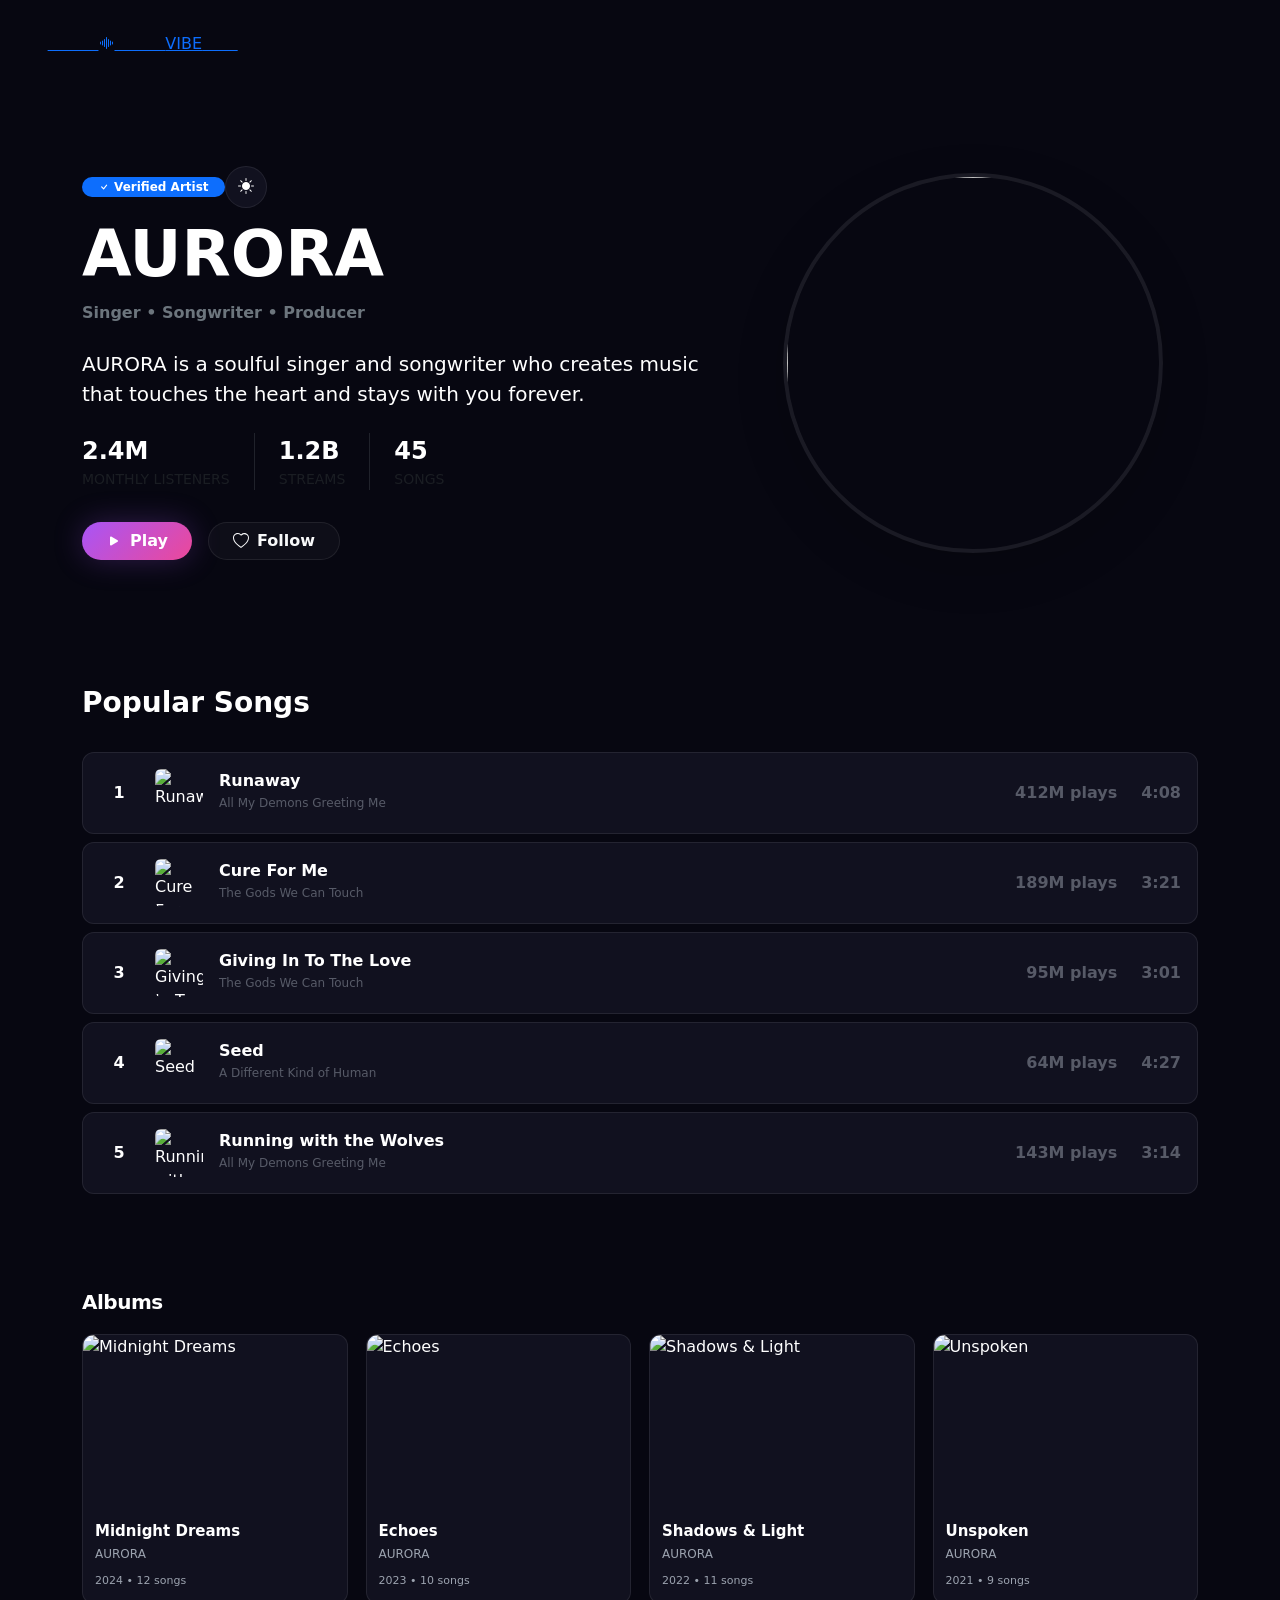
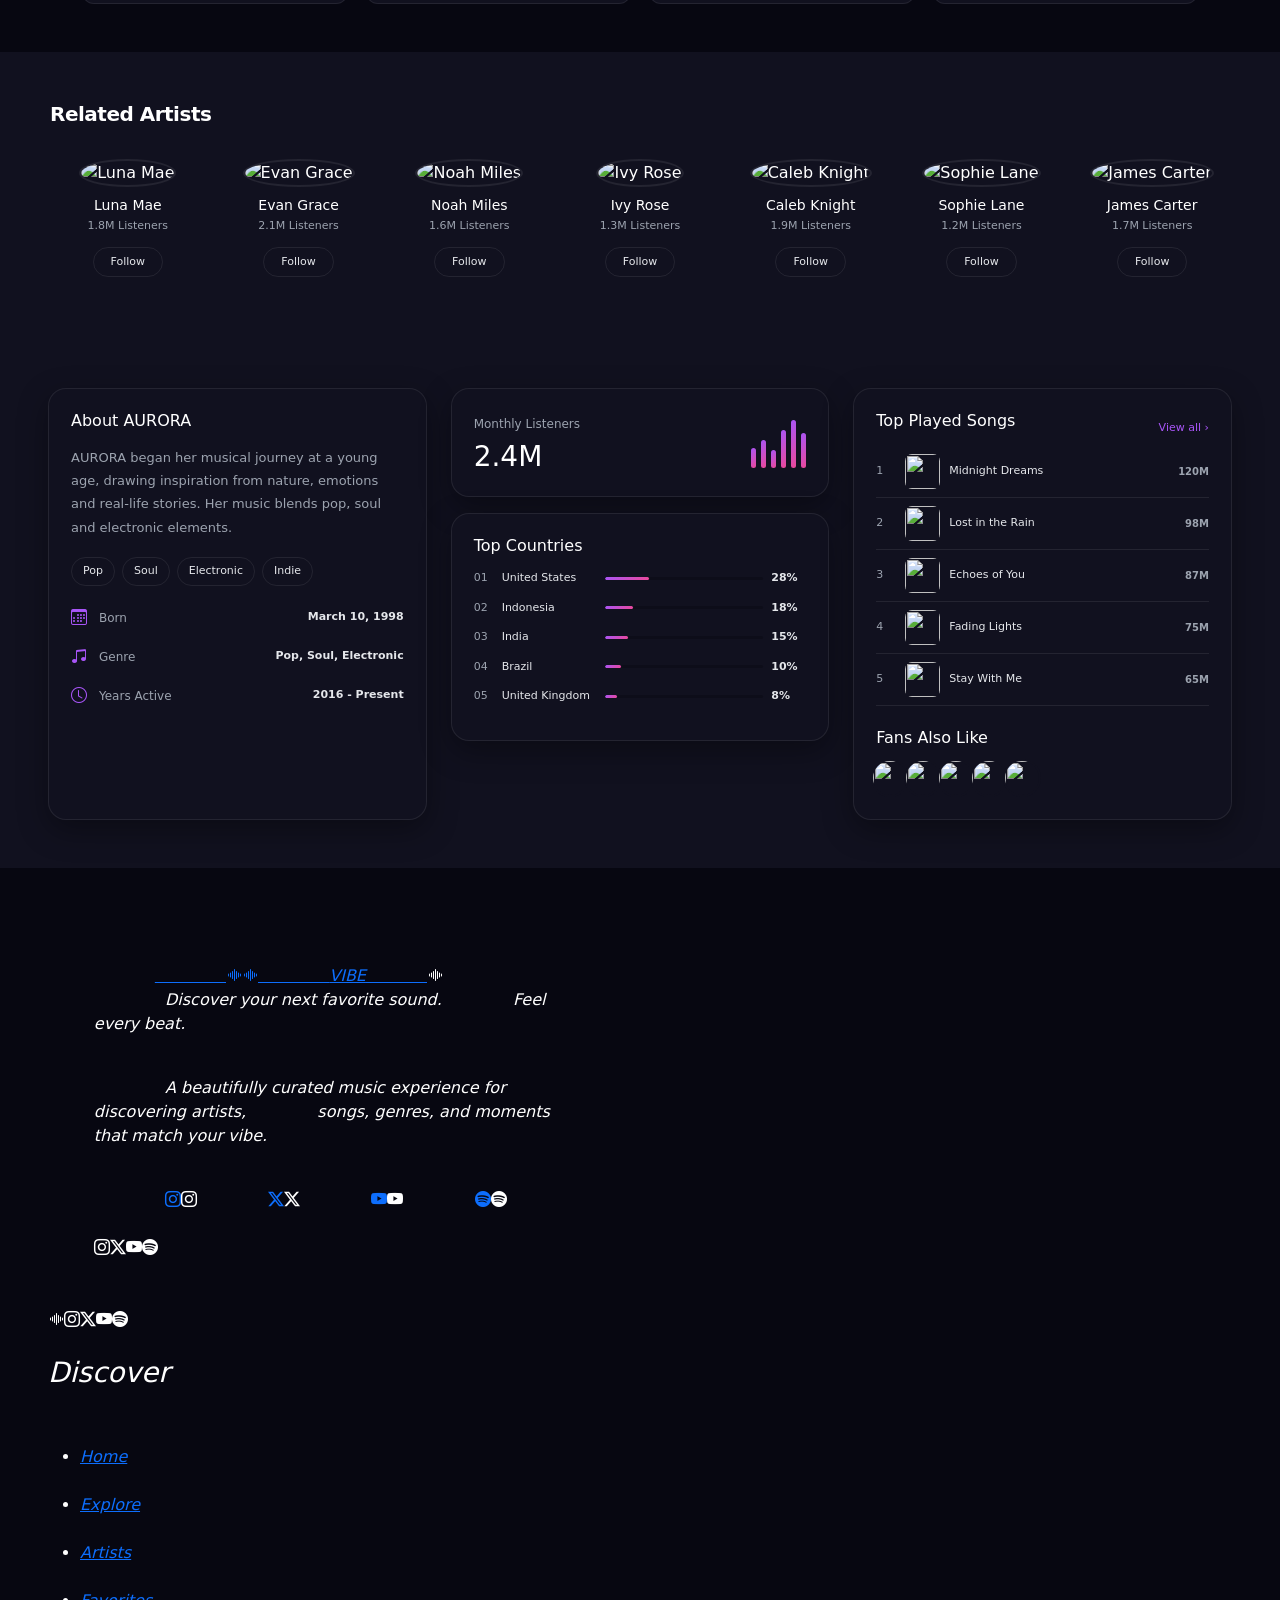
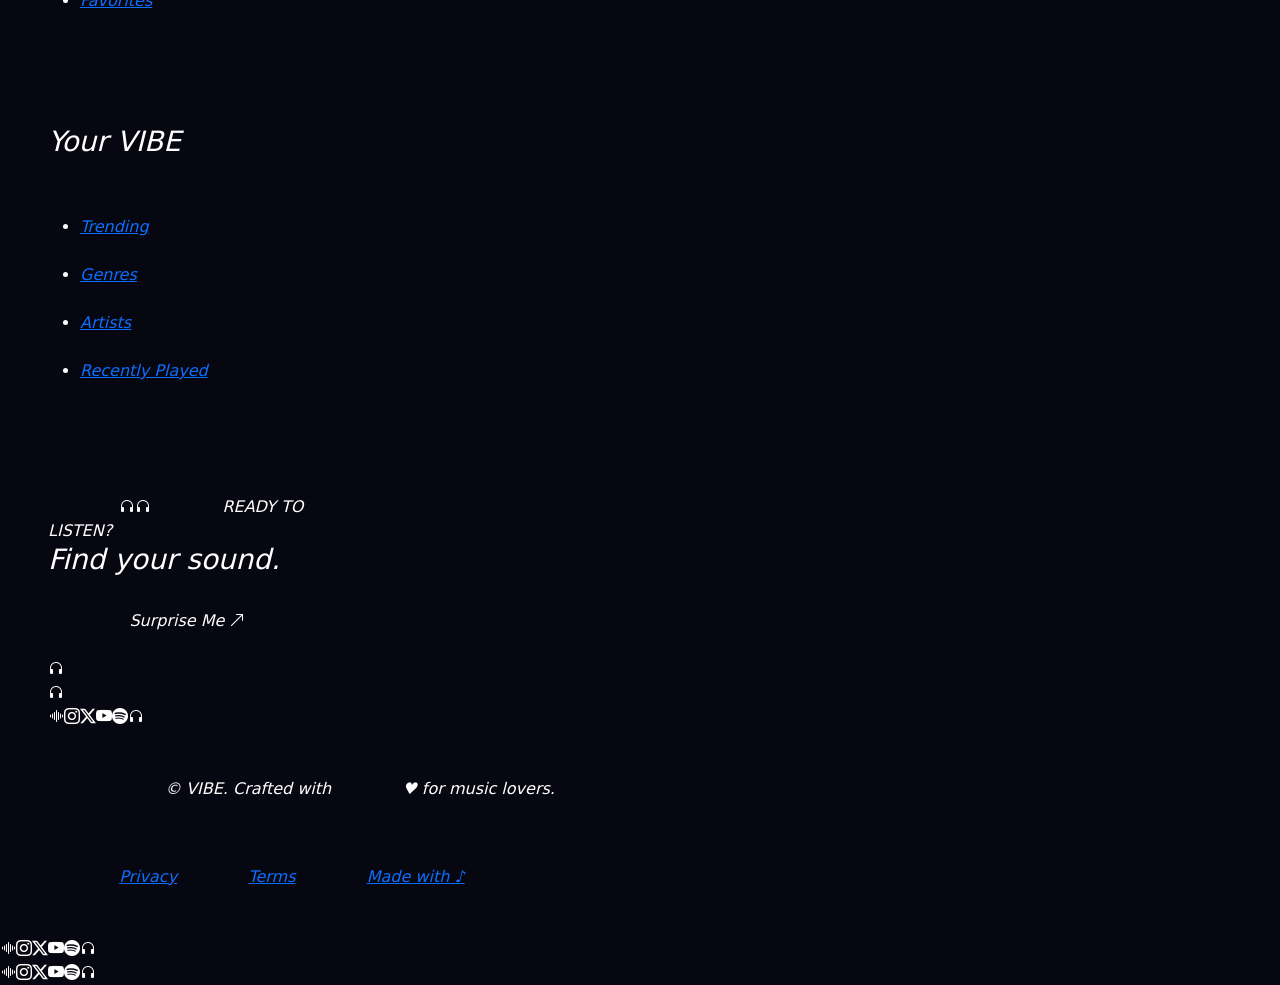
==== Artist.html @ 686624f4 "header and footer" ====
<!DOCTYPE html>
<html lang="en">

<head>
    <meta charset="UTF-8">
    <meta name="viewport" content="width=device-width, initial-scale=1.0">
    <title>Document</title>
    <link href="https://cdn.jsdelivr.net/npm/bootstrap@5.3.8/dist/css/bootstrap.min.css" rel="stylesheet">
    <link rel="stylesheet" href="https://cdn.jsdelivr.net/npm/bootstrap-icons@1.13.1/font/bootstrap-icons.min.css">
    <link rel="stylesheet" href="CSS/Artist.css">
</head>

<body>
    <!-- Header-part.............. -->

    <header class="site-header container-fluid">      <nav class="navbar navbar-expand-lg vibe-navbar w-100">        <a
                class="brand" href="index.html" aria-label="VIBE home">          <span class="brand-mark"><i
                        class="bi bi-soundwave"></i></span>          <span>VIBE</span>        </a>       
            <button          class="navbar-toggler bootstrap-menu-toggle icon-btn"           id="bootstrapMenuToggle"
                          type="button"           data-bs-toggle="collapse"           data-bs-target="#navLinks"
                          aria-controls="navLinks"           aria-expanded="false"          
                aria-label="Toggle navigation"        >          <i class="bi bi-list"></i>        </button>       
            <div          class="nav-links collapse navbar-collapse justify-content-center"           id="navLinks"
                       >          <a class="nav-link active" href="index.html">Home</a>          <a class="nav-link"
                    href="explore.html">Explore</a>          <a class="nav-link" href="artist.html">Artists</a>         
                <a class="nav-link" href="favorite.html">Favorites</a>          <a class="nav-link"
                    href="playlists.html">Playlists</a>       
            </div>        <div class="nav-actions ms-lg-2">         
                <button            class="icon-btn"             id="themeToggle"             type="button"            
                    aria-label="Toggle theme"          >            <i class="bi bi-sun-fill"></i>         
                </button>          <a            class="profile-chip"             href="favorites.html"            
                    aria-label="Open favorites"          >            <span class="profile-avatar">S</span>         
                </a>          <button            class="mobile-menu icon-btn"             id="menuToggle"            
                    type="button"             aria-label="Open menu"          >            <i
                        class="bi bi-list"></i>          </button>       
            </div>     
        </nav>    </header>


    <!-- Hero section part ... -->
    <section class="artist-hero position-relative d-flex align-items-center py-5">
        <!-- تصویر پس‌زمینه بزرگ که مات (Blur) می‌شود -->
        <div class="hero-bg-blur" id="hero-blur-img"></div>

        <div class="container position-relative z-1">
            <div class="row align-items-center">
                <!-- بخش متن‌ها و دکمه‌ها -->
                <div class="col-lg-7 text-white text-center text-lg-start">
                    <div class="d-flex align-items-center justify-content-center justify-content-lg-start mb-2">
                        <span class="badge bg-primary d-flex align-items-center gap-1 py-1.5 px-3 rounded-pill text-xs">
                            <svg width="12" height="12" fill="currentColor" viewBox="0 0 16 16">
                                <path
                                    d="M10.97 4.97a.75.75 0 0 1 1.07 1.05l-3.99 4.99a.75.75 0 0 1-1.08.02L4.324 8.384a.75.75 0 1 1 1.06-1.06l2.094 2.093 3.473-4.425z" />
                            </svg>
                            Verified Artist
                        </span>

                        <!-- Light mood butom -->

                        <button id="theme-toggle" class="theme-toggle" title="Light Mode">
                            <i class="bi bi-sun-fill"></i>
                        </button>

                    </div>

                    <h1 class="display-3 fw-bold mb-2 tracking-tight" id="artist-name">Loading...</h1>
                    <p class="text-secondary fw-semibold mb-4" id="artist-role">...</p>
                    <p class="lead mb-4 max-w-2xl opacity-80" id="artist-bio">...</p>

                    <!-- آمار خواننده -->
                    <div class="d-flex gap-4 justify-content-center justify-content-lg-start mb-4 pb-2">
                        <div>
                            <div class="fs-4 fw-bold" id="artist-listeners">0</div>
                            <div class="small text-muted text-uppercase tracking-wider">Monthly Listeners</div>
                        </div>
                        <div class="border-start border-secondary opacity-25"></div>
                        <div>
                            <div class="fs-4 fw-bold" id="artist-streams">0</div>
                            <div class="small text-muted text-uppercase tracking-wider">Streams</div>
                        </div>
                        <div class="border-start border-secondary opacity-25"></div>
                        <div>
                            <div class="fs-4 fw-bold" id="artist-songs-count">0</div>
                            <div class="small text-muted text-uppercase tracking-wider">Songs</div>
                        </div>
                    </div>

                    <!-- دکمه‌های اکشن -->
                    <div class="d-flex flex-wrap gap-3 justify-content-center justify-content-lg-start">
                        <button
                            class="btn btn-play d-flex align-items-center gap-2 px-4 py-2.5 fw-bold rounded-pill text-white"
                            id="btn-play">
                            <svg width="16" height="16" fill="currentColor" viewBox="0 0 16 16">
                                <path
                                    d="m11.596 8.697-6.363 3.692c-.54.313-1.233-.066-1.233-.697V4.308c0-.63.692-1.01 1.233-.696l6.363 3.692a.802.802 0 0 1 0 1.393z" />
                            </svg>
                            Play
                        </button>
                        <button
                            class="btn btn-outline-light d-flex align-items-center gap-2 px-4 py-2.5 fw-bold rounded-pill"
                            id="btn-follow">
                            <svg width="16" height="16" fill="currentColor" viewBox="0 0 16 16">
                                <path
                                    d="m8 2.748-.717-.737C5.6.281 2.514.878 1.4 3.053c-.523 1.023-.641 2.5.314 4.385.92 1.815 2.834 3.989 6.286 6.357 3.452-2.368 5.365-4.542 6.286-6.357.955-1.886.838-3.362.314-4.385C13.486.878 10.4.28 8 2.748zM8 15C-7.333 4.868 3.279-3.04 7.824 1.143q.09.083.176.171a3 3 0 0 1 .176-.17C12.72-3.042 23.333 4.867 8 15z" />
                            </svg>
                            <span id="follow-text">Follow</span>
                        </button>
                    </div>
                </div>

                <!-- تصویر دایره‌ای خواننده در سمت راست (در حالت دسکتاپ) -->
                <div class="col-lg-5 d-none d-lg-block text-center position-relative">
                    <div class="hero-avatar-wrapper mx-auto">
                        <img src="" alt="" class="img-fluid rounded-circle shadow-lg object-fit-cover"
                            id="hero-main-img">
                    </div>
                </div>
            </div>
        </div>
    </section>


    <!-- POPULAR SONGS SECTION 2 -->

    <section class="popular-songs py-5" style="background-color: var(--vibe-bg); color: var(--vibe-text);">
        <div class="container">

            <!-- عنوان سکشن -->
            <div class="d-flex justify-content-between align-items-center mb-4">
                <h2 class="fs-3 fw-bold tracking-tight">Popular Songs</h2>
            </div>

            <!-- لیست آهنگ‌ها که توسط جاوااسکریپت پر می‌شود -->
            <div class="songs-list-container d-flex flex-column gap-2" id="popular-songs-list">
                <!-- آهنگ‌ها به صورت پویا در اینجا رندر می‌شوند -->
                <div class="text-muted small py-3">Loading songs...</div>
            </div>

        </div>
    </section>


    <!-- part 3 albums section .... -->

    <!-- ================= ALBUMS SECTION ================= -->
    <section class="albums-section py-5" id="albums">
        <div class="container">

            <div class="section-heading">
                <h2>Albums</h2>

            </div>

            <div class="albums-grid" id="albums-list">
                <!-- Albums توسط JavaScript ساخته می‌شوند -->
            </div>

        </div>
    </section>


    <!-- related songer section 4.... -->

    <section class=" container-fluid related-artists ">

        <div class="section-heading">
            <h2>Related Artists</h2>
        </div>

        <div class="artists-list">

            <div class="artist-card">
                <img src="https://i.pravatar.cc/300?img=47" alt="Luna Mae">
                <h3>Luna Mae</h3>
                <p>1.8M Listeners</p>
                <button>Follow</button>
            </div>

            <div class="artist-card">
                <img src="https://i.pravatar.cc/300?img=12" alt="Evan Grace">
                <h3>Evan Grace</h3>
                <p>2.1M Listeners</p>
                <button>Follow</button>
            </div>

            <div class="artist-card">
                <img src="https://i.pravatar.cc/300?img=11" alt="Noah Miles">
                <h3>Noah Miles</h3>
                <p>1.6M Listeners</p>
                <button>Follow</button>
            </div>

            <div class="artist-card">
                <img src="https://i.pravatar.cc/300?img=44" alt="Ivy Rose">
                <h3>Ivy Rose</h3>
                <p>1.3M Listeners</p>
                <button>Follow</button>
            </div>

            <div class="artist-card">
                <img src="https://i.pravatar.cc/300?img=13" alt="Caleb Knight">
                <h3>Caleb Knight</h3>
                <p>1.9M Listeners</p>
                <button>Follow</button>
            </div>

            <div class="artist-card">
                <img src="https://i.pravatar.cc/300?img=45" alt="Sophie Lane">
                <h3>Sophie Lane</h3>
                <p>1.2M Listeners</p>
                <button>Follow</button>
            </div>

            <div class="artist-card">
                <img src="https://i.pravatar.cc/300?img=56" alt="James Carter">
                <h3>James Carter</h3>
                <p>1.7M Listeners</p>
                <button>Follow</button>
            </div>

        </div>

    </section>

    <!-- card section 5... -->


    <section class="artist-info container-fluid p-5">

        <div class="row g-4">

            <!-- ABOUT -->
            <div class="col-12 col-lg-4">
                <div class="info-card about-card">

                    <h3>About AURORA</h3>

                    <p>
                        AURORA began her musical journey at a young age,
                        drawing inspiration from nature, emotions and real-life stories.
                        Her music blends pop, soul and electronic elements.
                    </p>

                    <div class="genres">
                        <span>Pop</span>
                        <span>Soul</span>
                        <span>Electronic</span>
                        <span>Indie</span>
                    </div>

                    <div class="artist-details">

                        <div>
                            <i class="bi bi-calendar3"></i>
                            <span>Born</span>
                            <strong>March 10, 1998</strong>
                        </div>

                        <div>
                            <i class="bi bi-music-note-beamed"></i>
                            <span>Genre</span>
                            <strong>Pop, Soul, Electronic</strong>
                        </div>

                        <div>
                            <i class="bi bi-clock"></i>
                            <span>Years Active</span>
                            <strong>2016 - Present</strong>
                        </div>

                    </div>

                </div>
            </div>


            <!-- STATS -->
            <div class="col-12 col-lg-4">

                <!-- MONTHLY LISTENERS -->
                <div class="info-card listeners-card">

                    <div class="card-title">
                        <div>
                            <span>Monthly Listeners</span>
                            <h2 id="listeners">2.4M</h2>
                        </div>

                        <div class="chart">
                            <span></span>
                            <span></span>
                            <span></span>
                            <span></span>
                            <span></span>
                            <span></span>
                        </div>
                    </div>

                </div>


                <!-- TOP COUNTRIES -->
                <div class="info-card countries-card">

                    <h3>Top Countries</h3>

                    <div class="country">
                        <span>01</span>
                        <p>United States</p>
                        <div class="progress">
                            <div style="width: 28%"></div>
                        </div>
                        <b>28%</b>
                    </div>

                    <div class="country">
                        <span>02</span>
                        <p>Indonesia</p>
                        <div class="progress">
                            <div style="width: 18%"></div>
                        </div>
                        <b>18%</b>
                    </div>

                    <div class="country">
                        <span>03</span>
                        <p>India</p>
                        <div class="progress">
                            <div style="width: 15%"></div>
                        </div>
                        <b>15%</b>
                    </div>

                    <div class="country">
                        <span>04</span>
                        <p>Brazil</p>
                        <div class="progress">
                            <div style="width: 10%"></div>
                        </div>
                        <b>10%</b>
                    </div>

                    <div class="country">
                        <span>05</span>
                        <p>United Kingdom</p>
                        <div class="progress">
                            <div style="width: 8%"></div>
                        </div>
                        <b>8%</b>
                    </div>

                </div>

            </div>


            <!-- TOP PLAYED -->
            <div class="col-12 col-lg-4">

                <div class="info-card played-card">

                    <div class="card-title">
                        <h3>Top Played Songs</h3>
                        <a href="#">View all ›</a>
                    </div>

                    <div class="song-item">

                        <span>1</span>

                        <img src="https://picsum.photos/50/50?random=21">

                        <p>Midnight Dreams</p>

                        <b>120M</b>

                    </div>

                    <div class="song-item">

                        <span>2</span>

                        <img src="https://picsum.photos/50/50?random=22">

                        <p>Lost in the Rain</p>

                        <b>98M</b>

                    </div>

                    <div class="song-item">

                        <span>3</span>

                        <img src="https://picsum.photos/50/50?random=23">

                        <p>Echoes of You</p>

                        <b>87M</b>

                    </div>

                    <div class="song-item">

                        <span>4</span>

                        <img src="https://picsum.photos/50/50?random=24">

                        <p>Fading Lights</p>

                        <b>75M</b>

                    </div>

                    <div class="song-item">

                        <span>5</span>

                        <img src="https://picsum.photos/50/50?random=25">

                        <p>Stay With Me</p>

                        <b>65M</b>

                    </div>


                    <!-- FANS -->
                    <h3 class="fans-title">Fans Also Like</h3>

                    <div class="fans">

                        <img src="https://i.pravatar.cc/100?img=47">
                        <img src="https://i.pravatar.cc/100?img=12">
                        <img src="https://i.pravatar.cc/100?img=44">
                        <img src="https://i.pravatar.cc/100?img=13">
                        <img src="https://i.pravatar.cc/100?img=45">

                    </div>

                </div>

            </div>

        </div>

    </section>

    <!-- footer-part...................... -->

    <footer class="vibe-footer">      <div class="footer-glow footer-glow-one"></div>      <div
            class="footer-glow footer-glow-two"></div>      <div class="container-fluid px-3 px-sm-4 px-lg-5">       
            <div class="row g-4 g-lg-5 align-items-start">          <div class="col-12 col-lg-5">            <a href="#"
                        class="footer-brand" aria-label="VIBE home">              <span class="footer-brand-mark"
                                           ><i class="bi bi-soundwave"></i             ></span>             
                        <span>VIBE</span>            </a>            <p class="footer-tagline">              Discover
                        your next favorite sound.              <span>Feel every beat.</span>            </p>           
                    <p class="footer-description">              A beautifully curated music experience for discovering
                        artists,              songs, genres, and moments that match your vibe.            </p>
                                <div class="footer-socials" aria-label="Social media links">              <a href="#"
                            class="footer-social" aria-label="Instagram"                ><i
                                class="bi bi-instagram"></i             ></a>              <a href="#"
                            class="footer-social" aria-label="X"                ><i
                                class="bi bi-twitter-x"></i             ></a>              <a href="#"
                            class="footer-social" aria-label="YouTube"                ><i
                                class="bi bi-youtube"></i             ></a>              <a href="#"
                            class="footer-social" aria-label="Spotify"                ><i
                                class="bi bi-spotify"></i             ></a>            </div>         
                </div>         
                <div class="col-6 col-sm-4 col-lg-2">            <h3 class="footer-heading">Discover</h3>            <ul
                        class="footer-links">              <li><a href="index.html">Home</a></li>              <li><a
                                href="explore.html">Explore</a></li>              <li><a href="artist.html">Artists</a>
                        </li>              <li><a href="favorites.html">Favorites</a></li>            </ul>         
                </div>          <div class="col-6 col-sm-4 col-lg-2">            <h3 class="footer-heading">Your VIBE
                    </h3>            <ul class="footer-links">              <li><a href="#trending">Trending</a></li>
                                      <li><a href="#genres">Genres</a></li>              <li><a
                                href="#artists">Artists</a></li>              <li><a href="#recent">Recently Played</a>
                        </li>            </ul>          </div>          <div class="col-12 col-sm-4 col-lg-3">
                                <div class="footer-cta">              <span class="footer-cta-icon"                ><i
                                class="bi bi-headphones"></i             ></span>              <span
                            class="footer-cta-label">READY TO LISTEN?</span>              <h3>Find your sound.</h3>
                                      <button                class="footer-cta-button"                
                            id="footerSurpriseBtn"                 type="button"              >                Surprise
                            Me <i class="bi bi-arrow-up-right"></i>              </button>            </div>         
                </div>       
            </div>        <div class="footer-divider"></div>        <div
                class="row align-items-center gy-3 footer-bottom">          <div class="col-12 col-md-6">            <p
                        class="footer-copyright mb-0">              © <span id="footerYear"></span> VIBE. Crafted
                        with              <span class="footer-heart">♥️</span> for music lovers.            </p>
                              </div>          <div class="col-12 col-md-6">            <div class="footer-bottom-links">
                                      <a href="#">Privacy</a>              <a href="#">Terms</a>              <a
                            href="#">Made with <span class="footer-pulse">♪</span></a>            </div>          </div>
                        </div>     
        </div>    </footer>





    <script src="JS/Artist.js"></script>
    <script src="https://cdn.jsdelivr.net/npm/bootstrap@5.3.8/dist/js/bootstrap.bundle.min.js"></script>

</body>

</html>
---- CSS/Artist.css ----
:root {
  /*   BACKGROUND COLORS   */

  --vibe-bg: #070711;
  --vibe-card: #11111f;
  --vibe-card-hover: #18182a;

  /*      BRAND COLORS      */

  --vibe-primary: #a855f7;
  --vibe-secondary: #ec4899;
  --vibe-accent: #6366f1;

  /*      TEXT COLORS      */

  --vibe-text: #ffffff;
  --vibe-text-secondary: #e5e7eb;
  --vibe-muted: #9ca3af;

  /*      BORDER & UI COLORS     */

  --vibe-border: rgba(255, 255, 255, 0.08);
  --vibe-border-hover: rgba(168, 85, 247, 0.4);

  --vibe-input-bg: #0d0d19;

  /*      GRADIENTS     */

  --vibe-gradient: linear-gradient(
    135deg,
    var(--vibe-primary),
    var(--vibe-secondary)
  );

  --vibe-gradient-accent: linear-gradient(
    135deg,
    var(--vibe-accent),
    var(--vibe-primary)
  );

  /*     SHADOWS & GLOW     */

  --vibe-shadow: 0 10px 30px rgba(0, 0, 0, 0.35);

  --vibe-glow-primary: 0 0 30px rgba(168, 85, 247, 0.25);

  --vibe-glow-secondary: 0 0 30px rgba(236, 72, 153, 0.25);
}

/* =========================
   THEME VARIABLES
========================= */

:root {
    --vibe-bg: #070711;
    --vibe-card: #11111f;
    --vibe-card-hover: #18182a;

    --vibe-primary: #a855f7;
    --vibe-secondary: #ec4899;
    --vibe-accent: #6366f1;

    --vibe-text: #ffffff;
    --vibe-text-secondary: #e5e7eb;
    --vibe-muted: #9ca3af;

    --vibe-border: rgba(255, 255, 255, 0.08);
}




/* =========================
   LIGHT MODE
========================= */

body.light-mode {

    --vibe-bg: #f7f7fb;
    --vibe-card: #ffffff;
    --vibe-card-hover: #f0f0f6;

    --vibe-text: #171721;
    --vibe-text-secondary: #444451;
    --vibe-muted: #777783;

    --vibe-border: rgba(20, 20, 30, 0.10);
}


/* =========================
   BODY
========================= */

body {
    background: var(--vibe-bg);
    color: var(--vibe-text);
    transition:
        background-color 0.35s ease,
        color 0.35s ease;
}


/* =========================
   CARDS
========================= */

body.light-mode .album-card,
body.light-mode .artist-card,
body.light-mode .music-card,
body.light-mode .related-artist,
body.light-mode .card {
    background: var(--vibe-card);
    color: var(--vibe-text);
    border-color: var(--vibe-border);
}


/* =========================
   TEXT
========================= */

body.light-mode .text-white {
    color: var(--vibe-text) !important;
}

body.light-mode .text-light {
    color: var(--vibe-text-secondary) !important;
}

body.light-mode .text-secondary,
body.light-mode .text-muted {
    color: var(--vibe-muted) !important;
}


/* =========================
   RELATED ARTISTS
========================= */

body.light-mode .related-artists,
body.light-mode .related-section {
    color: var(--vibe-text);
}


/* =========================
   ALBUM SECTION
========================= */

body.light-mode .albums-section,
body.light-mode .album-section {
    color: var(--vibe-text);
}


/* =========================
   ABOUT SECTION
========================= */

body.light-mode .about-section {
    color: var(--vibe-text);
}


/* =========================
   BORDERS
========================= */

body.light-mode hr {
    border-color: var(--vibe-border);
}


/* =========================
   THEME BUTTON
========================= */

.theme-toggle {
    width: 42px;
    height: 42px;

    border: 1px solid var(--vibe-border);
    border-radius: 50%;

    background: var(--vibe-card);
    color: var(--vibe-text);

    display: flex;
    align-items: center;
    justify-content: center;

    cursor: pointer;

    transition: all 0.3s ease;
}

.theme-toggle:hover {
    transform: rotate(15deg) scale(1.05);
    background: var(--vibe-card-hover);
}


/* =========================
   LIGHT MODE HERO
========================= */

body.light-mode .artist-hero {
    color: var(--vibe-text);
}


/* =========================
   SMOOTH TRANSITION
========================= */

body,
.artist-hero,
.album-card,
.artist-card,
.music-card,
.related-artist,
.card,
.theme-toggle {
    transition:
        background-color 0.35s ease,
        color 0.35s ease,
        border-color 0.35s ease;
}


/* Hero section part... */

.artist-hero {
  min-height: 550px;
  background-color: var(--vibe-bg);
  overflow: hidden;
}

/* افکت محو شدن پس‌زمینه با تصویر خواننده */
.hero-bg-blur {
  position: absolute;
  top: 0; left: 0; width: 100%; height: 100%;
  background-size: cover;
  background-position: center;
  filter: blur(40px) brightness(0.3);
  transform: scale(1.1);
  z-index: 0;
}

/* استایل عکس دایره‌ای سمت راست */
.hero-avatar-wrapper img {
  width: 380px;
  height: 380px;
  border: 4px solid var(--vibe-border);
  box-shadow: var(--vibe-shadow), var(--vibe-glow-primary);
}

/* دکمه Play با رنگ گرادینت مخصوص پروژه */
.btn-play {
  background: var(--vibe-gradient);
  border: none;
  box-shadow: var(--vibe-glow-primary);
  transition: transform 0.2s, opacity 0.2s;
}
.btn-play:hover {
  transform: scale(1.05);
  opacity: 0.9;
}

/* دکمه Follow */
.btn-outline-light {
  border-color: var(--vibe-border);
  background-color: rgba(255, 255, 255, 0.03);
}
.btn-outline-light:hover {
  background-color: var(--vibe-card-hover);
  border-color: var(--vibe-primary);
  color: var(--vibe-text) !important;
}

.text-xs { font-size: 0.75rem; }



/* استایل ردیف‌های آهنگ */
.song-row {
  background-color: var(--vibe-card);
  border: 1px solid var(--vibe-border);
  border-radius: 12px;
  transition: all 0.2s ease-in-out;
  cursor: pointer;
}

/* افکت هوور روی آهنگ */
.song-row:hover {
  background-color: var(--vibe-card-hover);
  border-color: rgba(255, 255, 255, 0.15);
  transform: translateX(4px);
}

/* حالت فعال یا در حال پخش */
.song-row.active {
  background-color: var(--vibe-card-hover);
  border-color: var(--vibe-primary);
  box-shadow: var(--vibe-glow-primary);
}

.song-row.active .song-title {
  color: var(--vibe-primary) !important;
}

.song-row.active .song-number {
  color: var(--vibe-primary) !important;
}

/* عکس کوچک آهنگ */
.song-img {
  width: 48px;
  height: 48px;
  object-fit: cover;
  border-radius: 6px;
}

/* شخصی‌سازی آیکون‌ها برای هماهنگی ظاهر */
.play-icon-hover {
  display: none;
}
.song-row:hover .song-number {
  display: none;
}
.song-row:hover .play-icon-hover {
  display: block;
  color: var(--vibe-primary);
}



/* ================= part 3 albums section ================= */

.albums-section {
  background: var(--vibe-bg);
  color: var(--vibe-text);
}

.section-heading {
  display: flex;
  align-items: center;
  justify-content: space-between;
  margin-bottom: 20px;
}

.section-heading h2 {
  margin: 0;
  font-size: 24px;
  font-weight: 700;
  letter-spacing: -0.5px;
}

.see-all-btn {
  border: none;
  background: transparent;
  color: var(--vibe-primary);
  font-size: 14px;
  font-weight: 600;
  cursor: pointer;
  transition: 0.2s;
}

.see-all-btn:hover {
  color: var(--vibe-secondary);
}

.see-all-btn i {
  margin-left: 4px;
}


/* Album Grid */

.albums-grid {
  display: grid;
  grid-template-columns: repeat(4, 1fr);
  gap: 18px;
}


/* Album Card */

.album-card {
  background: var(--vibe-card);
  border: 1px solid var(--vibe-border);
  border-radius: 12px;
  overflow: hidden;
  transition: 0.3s ease;
}

.album-card:hover {
  background: var(--vibe-card-hover);
  border-color: var(--vibe-border-hover);
  transform: translateY(-5px);
  box-shadow: var(--vibe-shadow);
}


/* Album Image */

.album-image {
  position: relative;
  height: 175px;
  overflow: hidden;
}

.album-image img {
  width: 100%;
  height: 100%;
  object-fit: cover;
  transition: 0.4s;
}

.album-card:hover .album-image img {
  transform: scale(1.05);
}


/* Play Button */

.album-play-btn {
  position: absolute;
  right: 12px;
  bottom: 12px;

  width: 38px;
  height: 38px;

  border: none;
  border-radius: 50%;

  background: var(--vibe-gradient);
  color: white;

  display: flex;
  align-items: center;
  justify-content: center;

  cursor: pointer;

  box-shadow: var(--vibe-glow-primary);

  opacity: 0;
  transform: translateY(8px);

  transition: 0.25s;
}

.album-card:hover .album-play-btn {
  opacity: 1;
  transform: translateY(0);
}

.album-play-btn:hover {
  transform: scale(1.08);
}


/* Album Info */

.album-info {
  padding: 12px;
}

.album-title {
  margin: 0 0 5px;
  font-size: 15px;
  font-weight: 700;
  color: var(--vibe-text);
}

.album-artist {
  margin: 0 0 4px;
  color: var(--vibe-muted);
  font-size: 12px;
}

.album-meta {
  color: var(--vibe-muted);
  font-size: 11px;
}


/* Responsive */

@media (max-width: 992px) {

  .albums-grid {
    grid-template-columns: repeat(2, 1fr);
  }

}

@media (max-width: 576px) {

  .albums-grid {
    grid-template-columns: 1fr;
  }

  .album-image {
    height: 210px;
  }

}


 /* related songer section 4....  */

 .related-artists {
      background: var(--vibe-card);
      padding: 50px;

}

.section-heading h2 {
    color: var(--vibe-text);
    font-size: 20px;
    margin: 0;
}

.section-heading a {
    color: var(--vibe-primary);
    text-decoration: none;
    font-size: 14px;
}

.section-heading a:hover {
    color: var(--vibe-secondary);
}

.artists-list {
    display: grid;
    grid-template-columns: repeat(7, 1fr);
    gap: 15px;
}

.artist-card {
    text-align: center;
    padding: 12px 8px;
    border: 1px solid transparent;
    border-radius: 16px;
    transition: 0.3s;
}

.artist-card:hover {
    background: var(--vibe-card-hover);
    border-color: var(--vibe-border-hover);
    box-shadow: var(--vibe-glow-primary);
    transform: translateY(-5px);
}

.artist-card img {
    width: 82px;
    height: 82px;
    object-fit: cover;
    border-radius: 50%;
    border: 2px solid var(--vibe-border);
    margin-bottom: 10px;
}

.artist-card:hover img {
    border-color: var(--vibe-primary);
}

.artist-card h3 {
    color: var(--vibe-text);
    font-size: 14px;
    margin: 0 0 5px;
}

.artist-card p {
    color: var(--vibe-muted);
    font-size: 11px;
    margin: 0 0 12px;
}

.artist-card button {
    background: transparent;
    color: var(--vibe-text-secondary);
    border: 1px solid var(--vibe-border);
    border-radius: 20px;
    padding: 6px 17px;
    cursor: pointer;
    font-size: 11px;
    transition: 0.3s;
}

.artist-card button:hover {
    background: var(--vibe-primary);
    color: var(--vibe-text);
    border-color: var(--vibe-primary);
    box-shadow: var(--vibe-glow-primary);
}

@media (max-width: 1000px) {
    .artists-list {
        grid-template-columns: repeat(4, 1fr);
    }
}

@media (max-width: 600px) {
    .artists-list {
        grid-template-columns: repeat(2, 1fr);
    }

    .artist-card img {
        width: 75px;
        height: 75px;
    }
}


/* cards section 5 */

/* ================= LAST SECTION ================= */

.artist-info {
          background: var(--vibe-card);

}


/* MAIN CARD */

.info-card {
    height: 100%;
    background: var(--vibe-card);
    border: 1px solid var(--vibe-border);
    border-radius: 18px;
    padding: 22px;
    box-shadow: var(--vibe-shadow);
    transition: 0.3s ease;
}

.info-card:hover {
    border-color: var(--vibe-border-hover);
    box-shadow: var(--vibe-glow-primary);
}


/* TITLES */

.info-card h3 {
    color: var(--vibe-text);
    font-size: 16px;
    margin-bottom: 15px;
}

.about-card p {
    color: var(--vibe-muted);
    font-size: 13px;
    line-height: 1.8;
}


/* GENRES */

.genres {
    display: flex;
    flex-wrap: wrap;
    gap: 7px;
    margin: 18px 0;
}

.genres span {
    padding: 5px 11px;
    border: 1px solid var(--vibe-border);
    border-radius: 20px;
    color: var(--vibe-text-secondary);
    font-size: 11px;
}


/* DETAILS */

.artist-details {
    margin-top: 20px;
}

.artist-details div {
    display: grid;
    grid-template-columns: 20px 1fr auto;
    align-items: center;
    gap: 8px;
    margin-bottom: 15px;
}

.artist-details i {
    color: var(--vibe-primary);
}

.artist-details span {
    color: var(--vibe-muted);
    font-size: 12px;
}

.artist-details strong {
    color: var(--vibe-text-secondary);
    font-size: 11px;
}


/* LISTENERS */

.listeners-card {
    height: auto;
    margin-bottom: 16px;
}

.card-title {
    display: flex;
    justify-content: space-between;
    align-items: center;
}

.card-title span {
    color: var(--vibe-muted);
    font-size: 12px;
}

.card-title h2 {
    color: var(--vibe-text);
    margin: 5px 0 0;
    font-size: 28px;
}


/* MINI CHART */

.chart {
    display: flex;
    align-items: flex-end;
    gap: 5px;
    height: 50px;
}

.chart span {
    width: 5px;
    border-radius: 5px;
    background: var(--vibe-gradient);
    animation: chartMove 2s infinite alternate;
}

.chart span:nth-child(1) {
    height: 20px;
}

.chart span:nth-child(2) {
    height: 28px;
}

.chart span:nth-child(3) {
    height: 18px;
}

.chart span:nth-child(4) {
    height: 38px;
}

.chart span:nth-child(5) {
    height: 48px;
}

.chart span:nth-child(6) {
    height: 35px;
}

@keyframes chartMove {
    from {
        transform: scaleY(.7);
    }

    to {
        transform: scaleY(1);
    }
}


/* COUNTRIES */

.countries-card {
    height: auto;
}

.country {
    display: grid;
    grid-template-columns: 20px 95px 1fr 35px;
    align-items: center;
    gap: 8px;
    margin-bottom: 13px;
}

.country span,
.country p,
.country b {
    font-size: 11px;
}

.country span {
    color: var(--vibe-muted);
}

.country p {
    color: var(--vibe-text-secondary);
    margin: 0;
}

.country b {
    color: var(--vibe-text-secondary);
}

.progress {
    height: 3px;
    background: var(--vibe-input-bg);
}

.progress div {
    height: 100%;
    background: var(--vibe-gradient);
    border-radius: 5px;
}


/* TOP PLAYED */

.played-card {
    min-height: 100%;
}

.card-title a {
    color: var(--vibe-primary);
    text-decoration: none;
    font-size: 11px;
}

.song-item {
    display: grid;
    grid-template-columns: 20px 35px 1fr auto;
    align-items: center;
    gap: 9px;
    padding: 8px 0;
    border-bottom: 1px solid var(--vibe-border);
}

.song-item > span {
    color: var(--vibe-muted);
    font-size: 11px;
}

.song-item img {
    width: 35px;
    height: 35px;
    object-fit: cover;
    border-radius: 7px;
}

.song-item p {
    color: var(--vibe-text-secondary);
    font-size: 11px;
    margin: 0;
}

.song-item b {
    color: var(--vibe-muted);
    font-size: 10px;
}


/* FANS */

.fans-title {
    margin-top: 22px;
    margin-bottom: 12px !important;
}

.fans {
    display: flex;
}

.fans img {
    width: 38px;
    height: 38px;
    object-fit: cover;
    border-radius: 50%;
    border: 2px solid var(--vibe-card);
    margin-left: -5px;
    transition: 0.3s;
}

.fans img:hover {
    transform: translateY(-5px);
    border-color: var(--vibe-primary);
    box-shadow: var(--vibe-glow-primary);
}
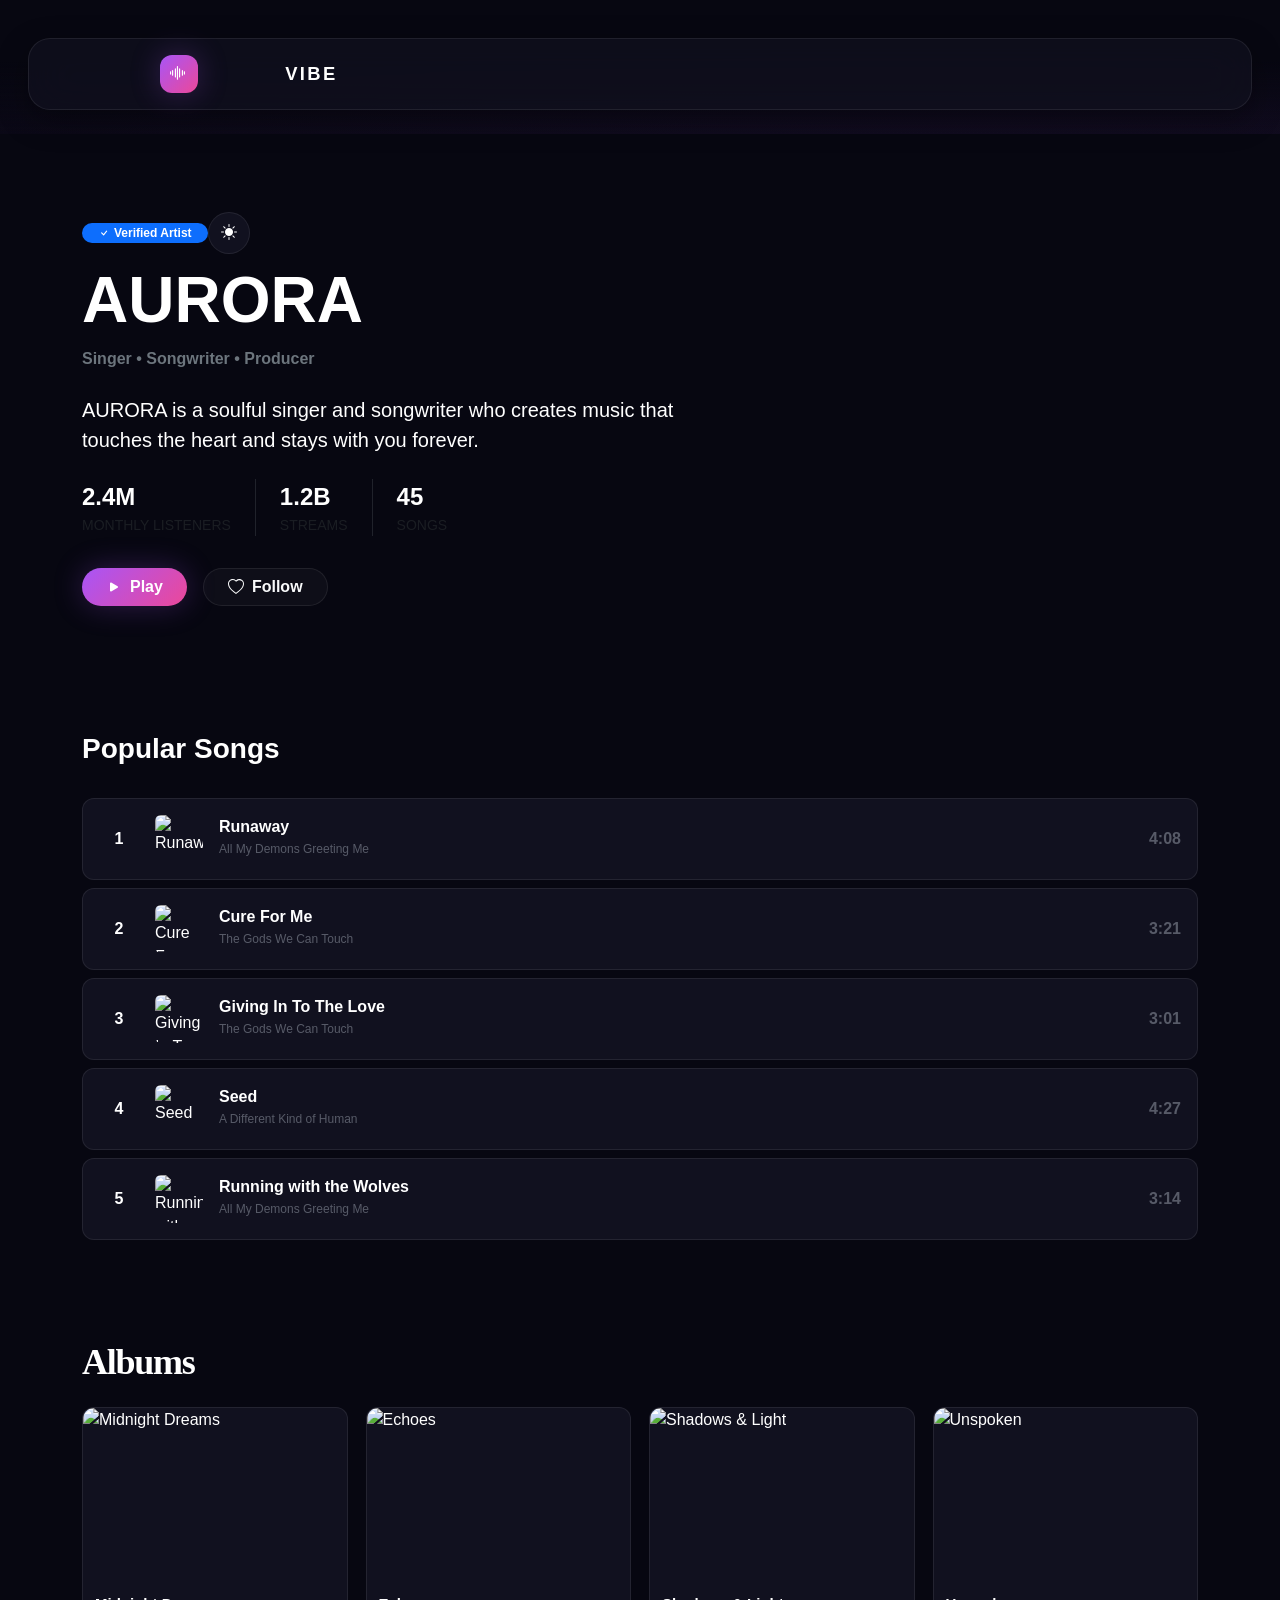
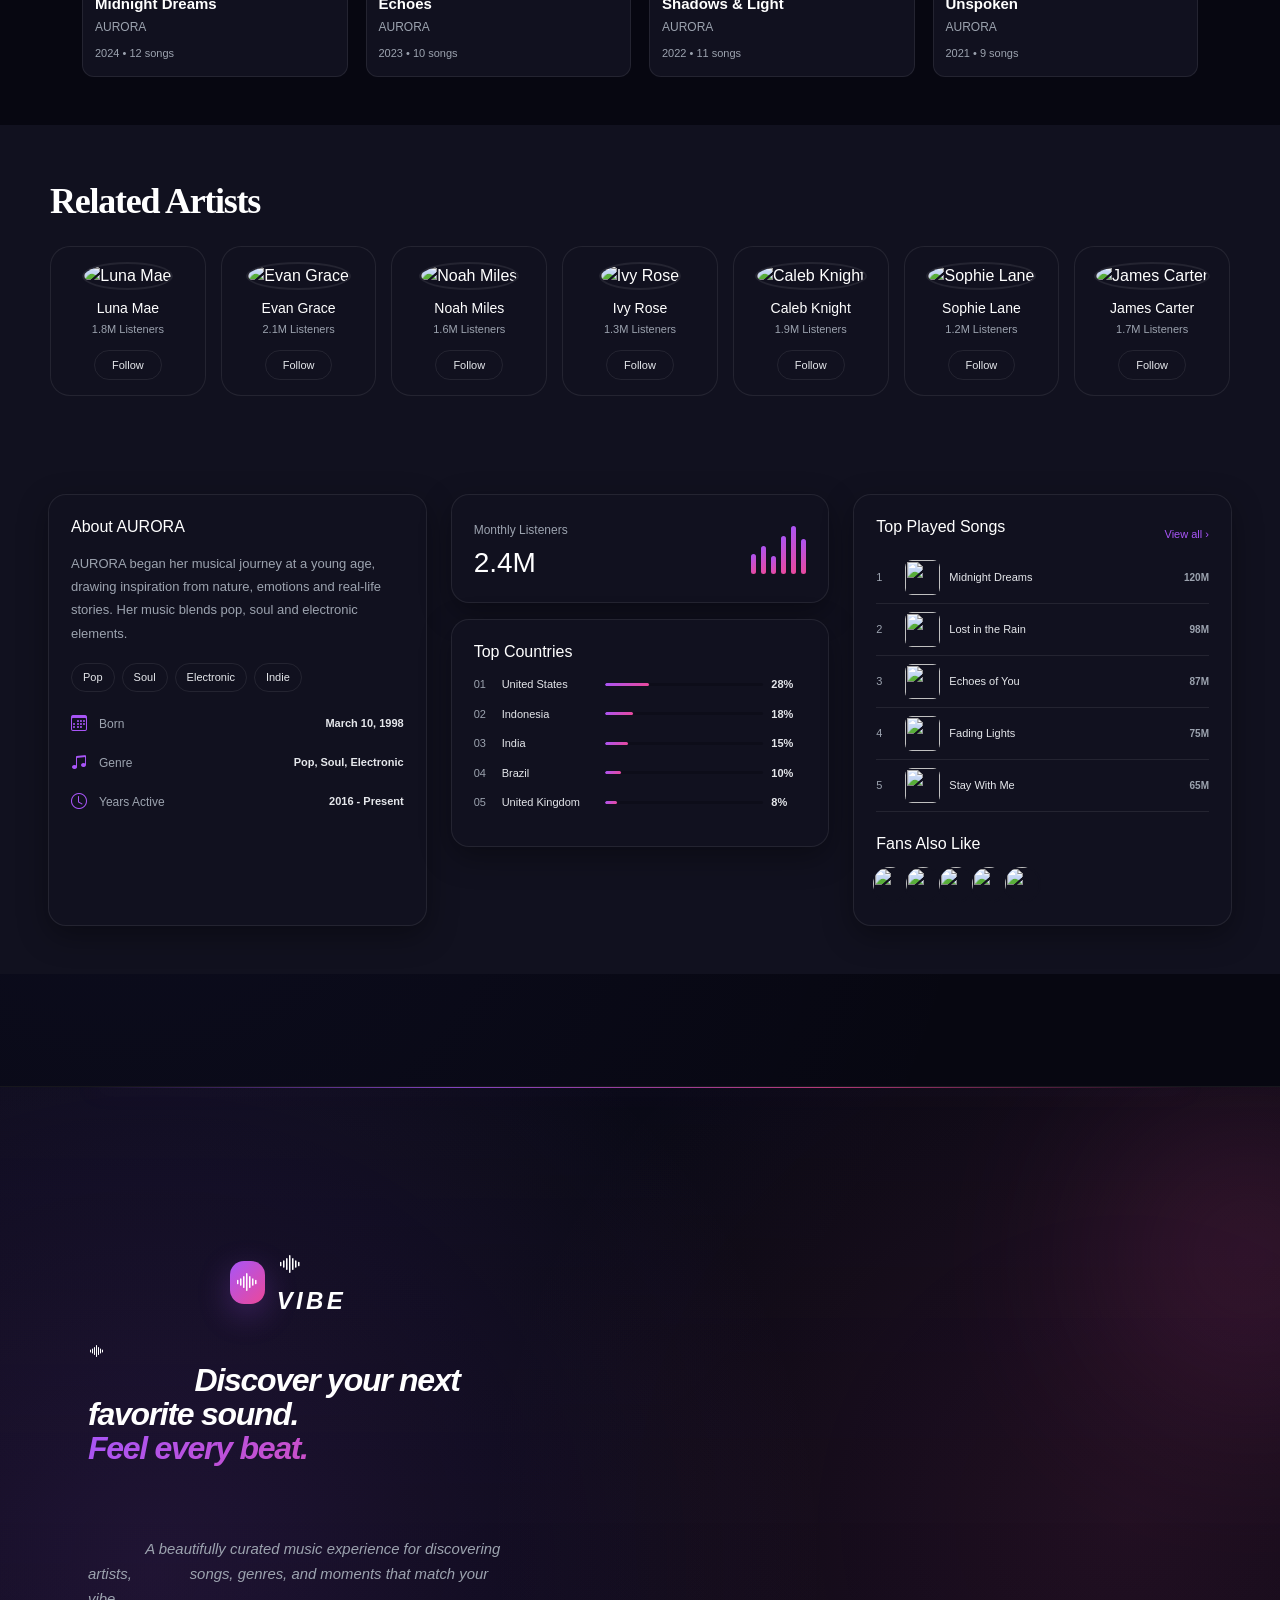
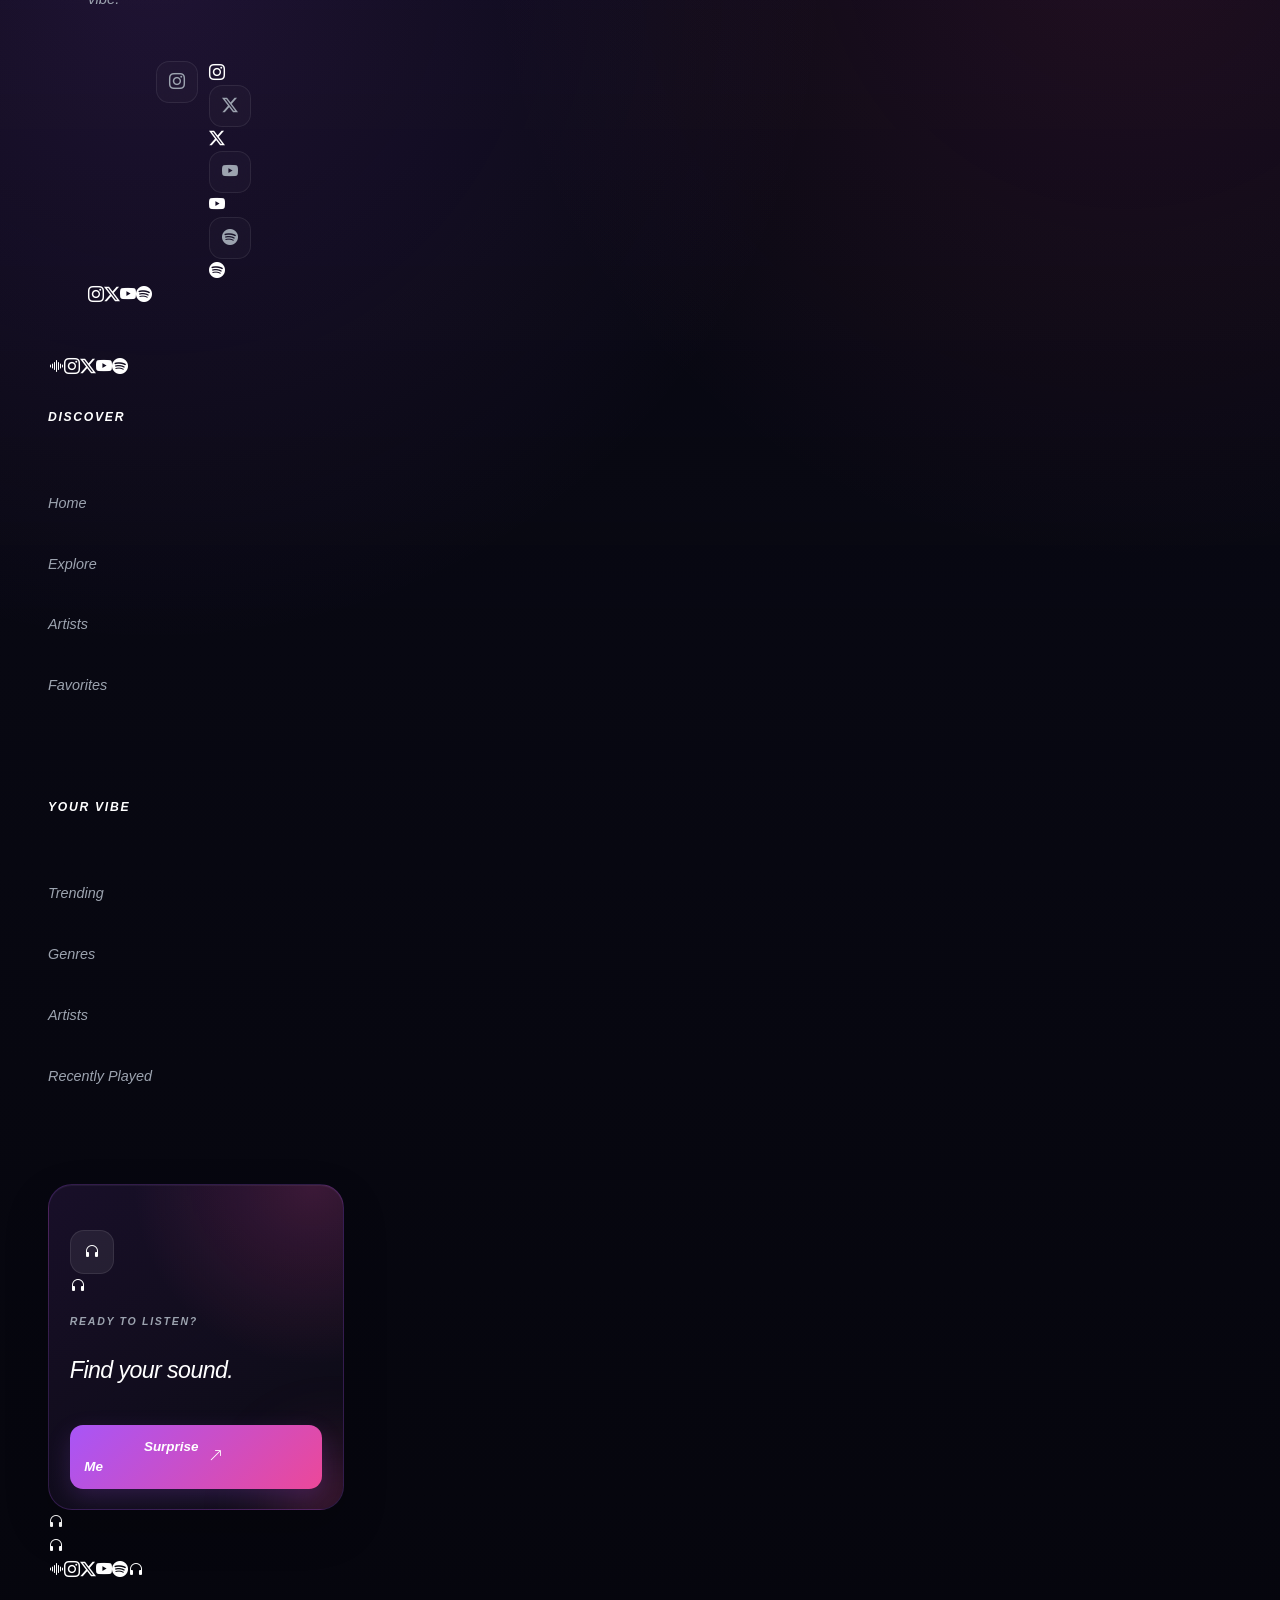
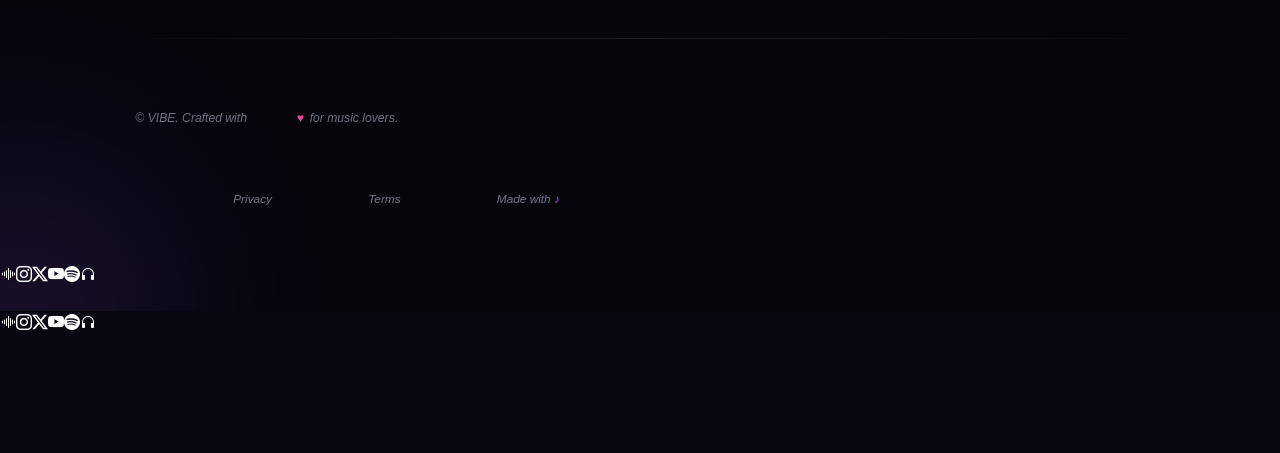
==== commit ec784585: "css of header and footer" ====
--- a/Artist.html
+++ b/Artist.html
@@ -8,6 +8,7 @@
     <link href="https://cdn.jsdelivr.net/npm/bootstrap@5.3.8/dist/css/bootstrap.min.css" rel="stylesheet">
     <link rel="stylesheet" href="https://cdn.jsdelivr.net/npm/bootstrap-icons@1.13.1/font/bootstrap-icons.min.css">
     <link rel="stylesheet" href="CSS/Artist.css">
+    <link rel="stylesheet" href="CSS/Home.css">
 </head>
 
 <body>
--- a/CSS/Home.css
+++ b/CSS/Home.css
@@ -0,0 +1,1981 @@
+:root {
+  --vibe-bg: #070711;
+  --vibe-card: #11111f;
+  --vibe-card-hover: #18182a;
+  --vibe-primary: #a855f7;
+  --vibe-secondary: #ec4899;
+  --vibe-accent: #6366f1;
+  --vibe-text: #ffffff;
+  --vibe-text-secondary: #e5e7eb;
+  --vibe-muted: #9ca3af;
+  --vibe-border: rgba(255, 255, 255, 0.08);
+  --vibe-border-hover: rgba(168, 85, 247, 0.4);
+  --vibe-input-bg: #0d0d19;
+  --vibe-gradient: linear-gradient(
+    135deg,
+    var(--vibe-primary),
+    var(--vibe-secondary)
+  );
+  --vibe-gradient-accent: linear-gradient(
+    135deg,
+    var(--vibe-accent),
+    var(--vibe-primary)
+  );
+  --vibe-shadow: 0 10px 30px rgba(0, 0, 0, 0.35);
+  --vibe-glow-primary: 0 0 30px rgba(168, 85, 247, 0.25);
+  --vibe-glow-secondary: 0 0 30px rgba(236, 72, 153, 0.25);
+  --radius-lg: 28px;
+  --radius-md: 20px;
+  --radius-sm: 14px;
+}
+
+body[data-theme="light"] {
+  --vibe-bg: #f7f5fb;
+  --vibe-card: #ffffff;
+  --vibe-card-hover: #f0ecf8;
+  --vibe-text: #171323;
+  --vibe-text-secondary: #3b3547;
+  --vibe-muted: #6f687a;
+  --vibe-border: rgba(23, 19, 35, 0.1);
+  --vibe-input-bg: #ffffff;
+}
+
+* {
+  box-sizing: border-box;
+}
+
+html {
+  scroll-behavior: smooth;
+}
+
+body {
+  margin: 0;
+  min-height: 100vh;
+  padding-bottom: 118px;
+  overflow-x: hidden;
+  color: var(--vibe-text);
+  background:
+    radial-gradient(
+      circle at 75% 10%,
+      rgba(168, 85, 247, 0.09),
+      transparent 30%
+    ),
+    radial-gradient(
+      circle at 10% 45%,
+      rgba(99, 102, 241, 0.06),
+      transparent 28%
+    ),
+    var(--vibe-bg);
+  font-family: Inter, sans-serif;
+  transition:
+    background 0.3s ease,
+    color 0.3s ease;
+}
+
+a {
+  color: inherit;
+  text-decoration: none;
+}
+button,
+input {
+  font: inherit;
+}
+button {
+  cursor: pointer;
+}
+
+.ambient {
+  position: fixed;
+  z-index: -1;
+  width: 420px;
+  height: 420px;
+  border-radius: 50%;
+  filter: blur(110px);
+  opacity: 0.15;
+  pointer-events: none;
+}
+.ambient-one {
+  background: var(--vibe-primary);
+  top: -180px;
+  right: 15%;
+}
+.ambient-two {
+  background: var(--vibe-secondary);
+  top: 48%;
+  left: -240px;
+}
+.ambient-three {
+  background: var(--vibe-accent);
+  bottom: -240px;
+  right: 5%;
+}
+
+.site-header {
+  position: sticky;
+  top: 0;
+  z-index: 100;
+  padding: 14px 28px 0;
+  background: linear-gradient(to bottom, var(--vibe-bg) 45%, transparent);
+}
+
+.vibe-navbar {
+  max-width: 1240px;
+  margin: auto;
+  min-height: 72px;
+  padding: 12px 18px 12px 22px;
+  border: 1px solid var(--vibe-border);
+  border-radius: 22px;
+  background: rgba(17, 17, 31, 0.72);
+  backdrop-filter: blur(22px);
+  box-shadow: var(--vibe-shadow);
+}
+
+body[data-theme="light"] .vibe-navbar {
+  background: rgba(255, 255, 255, 0.78);
+}
+
+.brand {
+  display: inline-flex;
+  align-items: center;
+  gap: 10px;
+  font:
+    800 1.15rem Poppins,
+    sans-serif;
+  letter-spacing: 0.13em;
+}
+
+.brand-mark {
+  display: grid;
+  place-items: center;
+  width: 38px;
+  height: 38px;
+  border-radius: 12px;
+  background: var(--vibe-gradient);
+  box-shadow: var(--vibe-glow-primary);
+}
+
+.nav-links {
+  display: flex;
+  align-items: center;
+  gap: 6px;
+  margin-left: auto;
+  margin-right: 26px;
+}
+
+.nav-link {
+  padding: 9px 13px;
+  border-radius: 10px;
+  color: var(--vibe-muted);
+  font-size: 0.9rem;
+  font-weight: 600;
+  transition: 0.2s ease;
+}
+.nav-link:hover,
+.nav-link.active {
+  color: var(--vibe-text);
+  background: rgba(255, 255, 255, 0.05);
+}
+.nav-link.active {
+  box-shadow: inset 0 -2px 0 var(--vibe-primary);
+}
+
+.nav-actions {
+  display: flex;
+  align-items: center;
+  gap: 9px;
+}
+
+.icon-btn {
+  display: grid;
+  place-items: center;
+  width: 40px;
+  height: 40px;
+  padding: 0;
+  border: 1px solid var(--vibe-border);
+  border-radius: 12px;
+  color: var(--vibe-muted);
+  background: transparent;
+  transition: 0.2s ease;
+}
+.icon-btn:hover {
+  color: var(--vibe-text);
+  border-color: var(--vibe-border-hover);
+  background: var(--vibe-card-hover);
+  transform: translateY(-1px);
+}
+
+.profile-chip {
+  padding-left: 2px;
+}
+.profile-avatar {
+  display: grid;
+  place-items: center;
+  width: 39px;
+  height: 39px;
+  border-radius: 50%;
+  font-weight: 800;
+  background: var(--vibe-gradient);
+}
+
+.mobile-menu {
+  display: none;
+}
+
+.hero {
+  max-width: 1240px;
+  min-height: 670px;
+  display: grid;
+  grid-template-columns: 1fr 0.9fr;
+  align-items: center;
+  gap: 30px;
+  padding: 70px 24px 45px;
+}
+
+.eyebrow,
+.section-kicker {
+  color: var(--vibe-primary);
+  font-size: 0.72rem;
+  font-weight: 800;
+  letter-spacing: 0.18em;
+}
+
+.eyebrow {
+  display: flex;
+  align-items: center;
+  gap: 9px;
+  margin-bottom: 18px;
+}
+
+.live-dot {
+  width: 8px;
+  height: 8px;
+  border-radius: 50%;
+  background: #22c55e;
+  box-shadow: 0 0 14px #22c55e;
+  animation: pulse 1.7s infinite;
+}
+
+.hero h1 {
+  max-width: 700px;
+  margin: 0;
+  font:
+    800 clamp(3.5rem, 7vw, 6.7rem)/0.93 Poppins,
+    sans-serif;
+  letter-spacing: -0.055em;
+}
+
+.gradient-text {
+  display: inline-block;
+  background: var(--vibe-gradient);
+  -webkit-background-clip: text;
+  background-clip: text;
+  color: transparent;
+  filter: drop-shadow(0 0 22px rgba(168, 85, 247, 0.22));
+}
+
+.hero-description {
+  max-width: 570px;
+  margin: 26px 0;
+  color: var(--vibe-muted);
+  font-size: 1.06rem;
+  line-height: 1.8;
+}
+
+.hero-actions {
+  display: flex;
+  flex-wrap: wrap;
+  gap: 12px;
+}
+
+.primary-btn,
+.ghost-btn {
+  display: inline-flex;
+  align-items: center;
+  justify-content: center;
+  gap: 9px;
+  min-height: 48px;
+  padding: 0 20px;
+  border-radius: 14px;
+  font-weight: 700;
+  border: 1px solid transparent;
+  transition: 0.25s ease;
+}
+
+.primary-btn {
+  color: white;
+  background: var(--vibe-gradient);
+  box-shadow: var(--vibe-glow-primary);
+}
+.primary-btn:hover {
+  transform: translateY(-2px);
+  box-shadow: 0 12px 30px rgba(168, 85, 247, 0.28);
+}
+
+.ghost-btn {
+  color: var(--vibe-text);
+  background: rgba(255, 255, 255, 0.035);
+  border-color: var(--vibe-border);
+}
+.ghost-btn:hover {
+  border-color: var(--vibe-border-hover);
+  background: var(--vibe-card-hover);
+}
+
+.hero-meta {
+  display: flex;
+  align-items: center;
+  gap: 24px;
+  margin-top: 42px;
+}
+.hero-meta div:not(.meta-divider) {
+  display: flex;
+  flex-direction: column;
+  gap: 3px;
+}
+.hero-meta strong {
+  font: 700 1.1rem Poppins;
+}
+.hero-meta span {
+  color: var(--vibe-muted);
+  font-size: 0.75rem;
+}
+.meta-divider {
+  width: 1px;
+  height: 30px;
+  background: var(--vibe-border);
+}
+
+.hero-visual {
+  position: relative;
+  min-height: 530px;
+  display: grid;
+  place-items: center;
+}
+
+.hero-glow {
+  position: absolute;
+  width: 360px;
+  height: 360px;
+  border-radius: 50%;
+  background: var(--vibe-gradient);
+  filter: blur(70px);
+  opacity: 0.25;
+  animation: breathe 4s ease-in-out infinite;
+}
+
+.vinyl {
+  position: relative;
+  width: min(390px, 70vw);
+  aspect-ratio: 1;
+  border-radius: 50%;
+  background:
+    repeating-radial-gradient(circle, #0b0b13 0 7px, #151521 8px 10px), #0b0b13;
+  box-shadow:
+    0 0 0 1px rgba(255, 255, 255, 0.08),
+    0 35px 80px rgba(0, 0, 0, 0.45);
+  animation: spin 22s linear infinite;
+}
+.vinyl::after {
+  content: "";
+  position: absolute;
+  inset: 6%;
+  border-radius: 50%;
+  background: conic-gradient(
+    from 40deg,
+    var(--vibe-primary),
+    var(--vibe-secondary),
+    var(--vibe-accent),
+    var(--vibe-primary)
+  );
+  opacity: 0.18;
+}
+.vinyl-label {
+  position: absolute;
+  z-index: 2;
+  inset: 34%;
+  display: grid;
+  place-items: center;
+  border-radius: 50%;
+  background: var(--vibe-gradient);
+  box-shadow: 0 0 35px rgba(168, 85, 247, 0.45);
+  color: white;
+  font-size: 2rem;
+}
+
+.orbit {
+  position: absolute;
+  border: 1px solid rgba(168, 85, 247, 0.22);
+  border-radius: 50%;
+  transform: rotate(-18deg);
+}
+.orbit-a {
+  width: 470px;
+  height: 170px;
+}
+.orbit-b {
+  width: 500px;
+  height: 250px;
+  transform: rotate(40deg);
+  border-color: rgba(236, 72, 153, 0.16);
+}
+
+.floating-card {
+  position: absolute;
+  z-index: 4;
+  display: flex;
+  align-items: center;
+  gap: 12px;
+  min-width: 245px;
+  padding: 12px;
+  border: 1px solid var(--vibe-border);
+  border-radius: 17px;
+  background: rgba(17, 17, 31, 0.75);
+  backdrop-filter: blur(18px);
+  box-shadow: var(--vibe-shadow);
+}
+.floating-card-top {
+  top: 16%;
+  right: -2%;
+  animation: float 4.2s ease-in-out infinite;
+}
+.floating-card-bottom {
+  bottom: 15%;
+  left: -3%;
+  animation: float 5s 1s ease-in-out infinite;
+}
+
+.floating-card > div:nth-child(2) {
+  display: flex;
+  flex-direction: column;
+  min-width: 0;
+}
+.floating-card span {
+  color: var(--vibe-muted);
+  font-size: 0.68rem;
+}
+.floating-card strong {
+  font-size: 0.8rem;
+  white-space: nowrap;
+}
+.floating-card > i {
+  margin-left: auto;
+  color: var(--vibe-muted);
+}
+
+.mini-cover {
+  display: grid;
+  place-items: center;
+  width: 42px;
+  height: 42px;
+  flex: 0 0 auto;
+  border-radius: 12px;
+}
+.cover-pink {
+  background: linear-gradient(135deg, #ec4899, #7c3aed);
+}
+
+.wave-bars {
+  display: flex;
+  align-items: center;
+  gap: 3px;
+  height: 30px;
+}
+.wave-bars span {
+  width: 3px;
+  height: 12px;
+  border-radius: 3px;
+  background: var(--vibe-primary);
+  animation: bars 0.8s ease-in-out infinite alternate;
+}
+.wave-bars span:nth-child(2) {
+  animation-delay: 0.15s;
+}
+.wave-bars span:nth-child(3) {
+  animation-delay: 0.3s;
+}
+.wave-bars span:nth-child(4) {
+  animation-delay: 0.45s;
+}
+.wave-bars span:nth-child(5) {
+  animation-delay: 0.6s;
+}
+.wave-bars span:nth-child(6) {
+  animation-delay: 0.75s;
+}
+
+.search-section {
+  max-width: 1050px;
+  position: relative;
+  z-index: 10;
+}
+.search-shell {
+  display: flex;
+  align-items: center;
+  gap: 12px;
+  height: 62px;
+  padding: 0 17px;
+  border: 1px solid var(--vibe-border);
+  border-radius: 18px;
+  background: rgba(13, 13, 25, 0.8);
+  box-shadow: var(--vibe-shadow);
+}
+body[data-theme="light"] .search-shell {
+  background: rgba(255, 255, 255, 0.85);
+}
+.search-shell > i {
+  color: var(--vibe-muted);
+}
+.search-shell input {
+  width: 100%;
+  border: 0;
+  outline: 0;
+  color: var(--vibe-text);
+  background: transparent;
+}
+.search-shell kbd {
+  padding: 5px 8px;
+  border: 1px solid var(--vibe-border);
+  border-radius: 7px;
+  color: var(--vibe-muted);
+  background: transparent;
+  font-size: 0.68rem;
+}
+.search-results {
+  display: none;
+  position: absolute;
+  top: 70px;
+  left: 0;
+  right: 0;
+  padding: 8px;
+  border: 1px solid var(--vibe-border);
+  border-radius: 16px;
+  background: var(--vibe-card);
+  box-shadow: var(--vibe-shadow);
+}
+.search-results.show {
+  display: block;
+}
+.search-result {
+  display: flex;
+  align-items: center;
+  gap: 12px;
+  width: 100%;
+  padding: 10px;
+  border: 0;
+  border-radius: 11px;
+  color: var(--vibe-text);
+  background: transparent;
+  text-align: left;
+}
+.search-result:hover {
+  background: var(--vibe-card-hover);
+}
+.result-art {
+  width: 40px;
+  height: 40px;
+  border-radius: 10px;
+}
+
+.section-block {
+  max-width: 1240px;
+  padding: 88px 24px 0;
+}
+.section-heading {
+  display: flex;
+  align-items: end;
+  justify-content: space-between;
+  gap: 20px;
+  margin-bottom: 24px;
+}
+.section-heading h2 {
+  margin: 5px 0 0;
+  font: 700 clamp(1.65rem, 3vw, 2.25rem) Poppins;
+  letter-spacing: -0.035em;
+}
+.text-btn {
+  display: inline-flex;
+  align-items: center;
+  gap: 7px;
+  padding: 8px 0;
+  border: 0;
+  color: var(--vibe-muted);
+  background: transparent;
+  font-size: 0.82rem;
+  font-weight: 700;
+}
+.text-btn:hover {
+  color: var(--vibe-text);
+}
+.danger-text:hover {
+  color: #f87171;
+}
+
+.vibe-day-card {
+  position: relative;
+  display: grid;
+  grid-template-columns: 230px 1fr auto;
+  align-items: center;
+  gap: 28px;
+  padding: 22px;
+  overflow: hidden;
+  border: 1px solid var(--vibe-border);
+  border-radius: var(--radius-lg);
+  background:
+    radial-gradient(
+      circle at 70% 10%,
+      rgba(236, 72, 153, 0.13),
+      transparent 30%
+    ),
+    linear-gradient(135deg, rgba(168, 85, 247, 0.1), rgba(99, 102, 241, 0.04)),
+    var(--vibe-card);
+  box-shadow: var(--vibe-shadow);
+}
+.vibe-day-art {
+  position: relative;
+  min-height: 190px;
+  display: grid;
+  place-items: center;
+  overflow: hidden;
+  border-radius: 20px;
+  background: var(--vibe-gradient);
+}
+.art-grid {
+  width: 155px;
+  height: 155px;
+  display: grid;
+  grid-template-columns: 1fr 1fr;
+  gap: 8px;
+  transform: rotate(8deg);
+}
+.art-grid span {
+  border-radius: 14px;
+  background: rgba(255, 255, 255, 0.17);
+  backdrop-filter: blur(5px);
+}
+.art-grid span:nth-child(2),
+.art-grid span:nth-child(3) {
+  background: rgba(7, 7, 17, 0.3);
+}
+.art-star {
+  position: absolute;
+  top: 18px;
+  right: 20px;
+  font-size: 1.2rem;
+  color: white;
+}
+
+.pill {
+  display: inline-flex;
+  align-items: center;
+  gap: 6px;
+  padding: 7px 10px;
+  border-radius: 99px;
+  color: #e9d5ff;
+  background: rgba(168, 85, 247, 0.13);
+  font-size: 0.68rem;
+  font-weight: 700;
+}
+.vibe-day-copy h3 {
+  margin: 12px 0 8px;
+  font: 700 2rem Poppins;
+}
+.vibe-day-copy p {
+  max-width: 650px;
+  color: var(--vibe-muted);
+  line-height: 1.7;
+  margin-bottom: 14px;
+}
+.vibe-tags {
+  display: flex;
+  flex-wrap: wrap;
+  gap: 7px;
+}
+.vibe-tag {
+  padding: 6px 9px;
+  border: 1px solid var(--vibe-border);
+  border-radius: 8px;
+  color: var(--vibe-muted);
+  font-size: 0.68rem;
+}
+.circle-play {
+  display: grid;
+  place-items: center;
+  width: 58px;
+  height: 58px;
+  border: 0;
+  border-radius: 50%;
+  color: white;
+  background: var(--vibe-gradient);
+  box-shadow: var(--vibe-glow-primary);
+  font-size: 1.5rem;
+  transition: 0.2s ease;
+}
+.circle-play:hover {
+  transform: scale(1.06);
+}
+
+.song-grid {
+  display: grid;
+  grid-template-columns: repeat(4, 1fr);
+  gap: 17px;
+}
+.song-card {
+  position: relative;
+  padding: 13px;
+  border: 1px solid var(--vibe-border);
+  border-radius: var(--radius-md);
+  background: var(--vibe-card);
+  transition:
+    transform 0.25s ease,
+    border-color 0.25s ease,
+    background 0.25s ease;
+}
+.song-card:hover {
+  transform: translateY(-5px);
+  border-color: var(--vibe-border-hover);
+  background: var(--vibe-card-hover);
+}
+.song-art {
+  position: relative;
+  display: grid;
+  place-items: center;
+  aspect-ratio: 1;
+  margin-bottom: 13px;
+  overflow: hidden;
+  border-radius: 16px;
+  color: rgba(255, 255, 255, 0.9);
+  font-size: 2rem;
+}
+.song-art::after {
+  content: "";
+  position: absolute;
+  inset: 0;
+  background: linear-gradient(to top, rgba(0, 0, 0, 0.3), transparent 55%);
+}
+.song-art i {
+  position: relative;
+  z-index: 1;
+}
+.song-play {
+  position: absolute;
+  z-index: 3;
+  right: 10px;
+  bottom: 10px;
+  display: grid;
+  place-items: center;
+  width: 42px;
+  height: 42px;
+  border: 0;
+  border-radius: 50%;
+  color: white;
+  background: var(--vibe-gradient);
+  box-shadow: 0 7px 20px rgba(0, 0, 0, 0.3);
+  opacity: 0;
+  transform: translateY(5px);
+  transition: 0.2s ease;
+}
+.song-card:hover .song-play,
+.song-play:focus-visible {
+  opacity: 1;
+  transform: none;
+}
+.song-title {
+  display: block;
+  overflow: hidden;
+  text-overflow: ellipsis;
+  white-space: nowrap;
+  font-weight: 700;
+}
+.song-artist {
+  display: block;
+  margin-top: 4px;
+  color: var(--vibe-muted);
+  font-size: 0.75rem;
+}
+.song-bottom {
+  display: flex;
+  align-items: center;
+  justify-content: space-between;
+  margin-top: 12px;
+}
+.song-genre {
+  color: var(--vibe-primary);
+  font-size: 0.65rem;
+  font-weight: 700;
+}
+.favorite-btn {
+  width: 32px;
+  height: 32px;
+  border: 0;
+  border-radius: 9px;
+  color: var(--vibe-muted);
+  background: transparent;
+}
+.favorite-btn:hover {
+  color: var(--vibe-secondary);
+  background: rgba(236, 72, 153, 0.08);
+}
+.favorite-btn.is-favorite {
+  color: var(--vibe-secondary);
+}
+
+.genre-grid {
+  display: grid;
+  grid-template-columns: repeat(4, 1fr);
+  gap: 14px;
+}
+.genre-card {
+  position: relative;
+  min-height: 150px;
+  padding: 20px;
+  overflow: hidden;
+  border: 1px solid var(--vibe-border);
+  border-radius: 20px;
+  color: white;
+  transition: 0.25s ease;
+}
+.genre-card:hover {
+  transform: translateY(-4px);
+  box-shadow: var(--vibe-shadow);
+}
+.genre-card h3 {
+  position: relative;
+  z-index: 2;
+  margin: 0 0 7px;
+  font: 700 1.15rem Poppins;
+}
+.genre-card p {
+  position: relative;
+  z-index: 2;
+  margin: 0;
+  color: rgba(255, 255, 255, 0.72);
+  font-size: 0.72rem;
+}
+.genre-icon {
+  position: absolute;
+  z-index: 1;
+  right: 16px;
+  bottom: 7px;
+  font-size: 5rem;
+  opacity: 0.13;
+  transform: rotate(-12deg);
+}
+
+.artist-row {
+  display: grid;
+  grid-template-columns: repeat(5, 1fr);
+  gap: 15px;
+}
+.artist-card {
+  padding: 15px;
+  border: 1px solid var(--vibe-border);
+  border-radius: 20px;
+  background: var(--vibe-card);
+  text-align: center;
+  transition: 0.25s ease;
+}
+.artist-card:hover {
+  transform: translateY(-4px);
+  border-color: var(--vibe-border-hover);
+}
+.artist-avatar {
+  width: 105px;
+  aspect-ratio: 1;
+  display: grid;
+  place-items: center;
+  margin: 2px auto 13px;
+  border-radius: 50%;
+  border: 2px solid rgba(255, 255, 255, 0.12);
+  color: white;
+  font: 800 1.4rem Poppins;
+  box-shadow:
+    inset 0 0 0 6px rgba(255, 255, 255, 0.05),
+    0 0 30px rgba(168, 85, 247, 0.13);
+}
+.artist-name {
+  display: block;
+  font-weight: 700;
+}
+.artist-genre {
+  color: var(--vibe-muted);
+  font-size: 0.7rem;
+}
+
+.recent-list {
+  display: grid;
+  gap: 8px;
+}
+.recent-item {
+  display: grid;
+  grid-template-columns: 48px 1fr auto auto;
+  align-items: center;
+  gap: 13px;
+  padding: 10px;
+  border: 1px solid var(--vibe-border);
+  border-radius: 15px;
+  background: var(--vibe-card);
+}
+.recent-art {
+  width: 48px;
+  height: 48px;
+  border-radius: 11px;
+}
+.recent-item strong {
+  font-size: 0.82rem;
+}
+.recent-item span {
+  display: block;
+  color: var(--vibe-muted);
+  font-size: 0.7rem;
+  margin-top: 3px;
+}
+.recent-time {
+  color: var(--vibe-muted);
+  font-size: 0.68rem;
+}
+.recent-play {
+  color: var(--vibe-text);
+}
+
+.empty-state {
+  display: none;
+  padding: 50px 20px;
+  border: 1px dashed var(--vibe-border);
+  border-radius: 20px;
+  text-align: center;
+}
+.empty-state.show {
+  display: block;
+}
+.empty-state i {
+  color: var(--vibe-primary);
+  font-size: 2rem;
+}
+.empty-state h3 {
+  margin: 12px 0 6px;
+  font: 600 1.1rem Poppins;
+}
+.empty-state p {
+  margin: 0;
+  color: var(--vibe-muted);
+  font-size: 0.8rem;
+}
+
+.newsletter-card {
+  display: flex;
+  align-items: center;
+  justify-content: space-between;
+  gap: 30px;
+  padding: 34px;
+  border: 1px solid var(--vibe-border);
+  border-radius: 25px;
+  background:
+    linear-gradient(135deg, rgba(168, 85, 247, 0.12), rgba(236, 72, 153, 0.06)),
+    var(--vibe-card);
+}
+.newsletter-card h2 {
+  margin: 6px 0;
+  font: 700 1.7rem Poppins;
+}
+.newsletter-card p {
+  margin: 0;
+  color: var(--vibe-muted);
+  font-size: 0.82rem;
+}
+.newsletter-form {
+  position: relative;
+  display: grid;
+  grid-template-columns: minmax(190px, 280px) auto;
+  gap: 8px;
+}
+.newsletter-form input {
+  min-height: 48px;
+  padding: 0 14px;
+  border: 1px solid var(--vibe-border);
+  border-radius: 13px;
+  outline: 0;
+  color: var(--vibe-text);
+  background: var(--vibe-input-bg);
+}
+.newsletter-form input:focus {
+  border-color: var(--vibe-primary);
+  box-shadow: 0 0 0 3px rgba(168, 85, 247, 0.1);
+}
+.form-message {
+  position: absolute;
+  top: 55px;
+  left: 3px;
+  font-size: 0.7rem;
+}
+.form-message.error {
+  color: #f87171;
+}
+.form-message.success {
+  color: #4ade80;
+}
+
+.music-player {
+  position: fixed;
+  z-index: 200;
+  left: 18px;
+  right: 18px;
+  bottom: 16px;
+  max-width: 1240px;
+  margin: auto;
+  display: grid;
+  grid-template-columns: 1fr 1.3fr 1fr;
+  align-items: center;
+  gap: 25px;
+  padding: 12px 17px;
+  border: 1px solid rgba(255, 255, 255, 0.1);
+  border-radius: 20px;
+  background: rgba(13, 13, 25, 0.88);
+  backdrop-filter: blur(24px);
+  box-shadow: 0 18px 55px rgba(0, 0, 0, 0.42);
+}
+body[data-theme="light"] .music-player {
+  background: rgba(255, 255, 255, 0.9);
+}
+
+.player-track {
+  display: flex;
+  align-items: center;
+  gap: 11px;
+  min-width: 0;
+}
+.player-cover {
+  width: 49px;
+  height: 49px;
+  flex: 0 0 auto;
+  display: grid;
+  place-items: center;
+  border-radius: 12px;
+  color: white;
+  background: var(--vibe-gradient);
+}
+.player-info {
+  min-width: 0;
+  display: flex;
+  flex-direction: column;
+}
+.player-info strong {
+  overflow: hidden;
+  text-overflow: ellipsis;
+  white-space: nowrap;
+  font-size: 0.8rem;
+}
+.player-info span {
+  color: var(--vibe-muted);
+  font-size: 0.68rem;
+  margin-top: 3px;
+}
+.player-like {
+  margin-left: auto;
+  border: 0;
+}
+
+.player-controls {
+  display: flex;
+  justify-content: center;
+  align-items: center;
+  gap: 13px;
+}
+.player-btn,
+.main-play {
+  border: 0;
+  color: var(--vibe-text);
+  background: transparent;
+}
+.player-btn {
+  font-size: 1rem;
+}
+.main-play {
+  display: grid;
+  place-items: center;
+  width: 40px;
+  height: 40px;
+  border-radius: 50%;
+  color: white;
+  background: var(--vibe-gradient);
+}
+.progress-row {
+  display: grid;
+  grid-template-columns: 30px 1fr 30px;
+  align-items: center;
+  gap: 8px;
+  margin-top: 4px;
+}
+.progress-row span {
+  color: var(--vibe-muted);
+  font-size: 0.6rem;
+  text-align: center;
+}
+input[type="range"] {
+  width: 100%;
+  accent-color: var(--vibe-primary);
+}
+.player-volume {
+  display: flex;
+  align-items: center;
+  gap: 9px;
+}
+.player-volume i {
+  color: var(--vibe-muted);
+  font-size: 0.9rem;
+}
+.player-volume input {
+  max-width: 120px;
+}
+
+.toast-message {
+  position: fixed;
+  z-index: 300;
+  left: 50%;
+  bottom: 104px;
+  transform: translate(-50%, 15px);
+  padding: 10px 15px;
+  border: 1px solid var(--vibe-border);
+  border-radius: 11px;
+  color: white;
+  background: #171322;
+  box-shadow: var(--vibe-shadow);
+  opacity: 0;
+  pointer-events: none;
+  transition: 0.25s ease;
+  font-size: 0.76rem;
+}
+.toast-message.show {
+  opacity: 1;
+  transform: translate(-50%, 0);
+}
+
+@keyframes spin {
+  to {
+    transform: rotate(360deg);
+  }
+}
+@keyframes pulse {
+  50% {
+    transform: scale(1.35);
+    opacity: 0.6;
+  }
+}
+@keyframes breathe {
+  50% {
+    transform: scale(1.1);
+    opacity: 0.34;
+  }
+}
+@keyframes float {
+  50% {
+    transform: translateY(-8px);
+  }
+}
+@keyframes bars {
+  to {
+    height: 27px;
+  }
+}
+
+@media (max-width: 1100px) {
+  .hero {
+    grid-template-columns: 1fr 0.8fr;
+  }
+  .hero h1 {
+    font-size: clamp(3.4rem, 7vw, 5.5rem);
+  }
+  .song-grid {
+    grid-template-columns: repeat(3, 1fr);
+  }
+  .artist-row {
+    grid-template-columns: repeat(5, minmax(120px, 1fr));
+    overflow-x: auto;
+    padding-bottom: 5px;
+  }
+}
+
+@media (max-width: 900px) {
+  .site-header {
+    padding-inline: 12px;
+  }
+  .nav-links {
+    display: none;
+    position: absolute;
+    top: 84px;
+    left: 12px;
+    right: 12px;
+    flex-direction: column;
+    align-items: stretch;
+    margin: 0;
+    padding: 10px;
+    border: 1px solid var(--vibe-border);
+    border-radius: 16px;
+    background: var(--vibe-card);
+    box-shadow: var(--vibe-shadow);
+  }
+  .nav-links.open {
+    display: flex;
+  }
+  .mobile-menu {
+    display: grid;
+  }
+  .hero {
+    grid-template-columns: 1fr;
+    padding-top: 55px;
+  }
+  .hero-visual {
+    min-height: 420px;
+  }
+  .floating-card-top {
+    right: 3%;
+  }
+  .floating-card-bottom {
+    left: 3%;
+  }
+  .vibe-day-card {
+    grid-template-columns: 180px 1fr auto;
+  }
+  .genre-grid {
+    grid-template-columns: repeat(2, 1fr);
+  }
+  .music-player {
+    grid-template-columns: 1fr 1fr;
+  }
+  .player-volume {
+    display: none;
+  }
+}
+
+@media (max-width: 650px) {
+  body {
+    padding-bottom: 170px;
+  }
+  .vibe-navbar {
+    min-height: 62px;
+  }
+  .brand-mark {
+    width: 34px;
+    height: 34px;
+  }
+  .profile-chip {
+    display: none;
+  }
+
+  .hero {
+    min-height: auto;
+    padding: 50px 20px 25px;
+  }
+  .hero h1 {
+    font-size: clamp(3.2rem, 16vw, 5rem);
+  }
+  .hero-description {
+    font-size: 0.9rem;
+    line-height: 1.65;
+  }
+  .hero-meta {
+    margin-top: 28px;
+  }
+  .hero-visual {
+    min-height: 340px;
+  }
+  .vinyl {
+    width: 285px;
+  }
+  .orbit-a {
+    width: 330px;
+    height: 120px;
+  }
+  .orbit-b {
+    width: 350px;
+    height: 180px;
+  }
+  .floating-card {
+    min-width: 190px;
+    padding: 9px;
+  }
+  .floating-card-top {
+    top: 7%;
+    right: 0;
+  }
+  .floating-card-bottom {
+    bottom: 4%;
+    left: 0;
+  }
+
+  .search-section {
+    padding-inline: 20px;
+  }
+  .search-shell kbd {
+    display: none;
+  }
+  .section-block {
+    padding: 65px 20px 0;
+  }
+  .section-heading {
+    align-items: start;
+  }
+  .section-heading .text-btn {
+    white-space: nowrap;
+  }
+  .vibe-day-card {
+    grid-template-columns: 1fr;
+    padding: 14px;
+  }
+  .vibe-day-art {
+    min-height: 220px;
+  }
+  .circle-play {
+    position: absolute;
+    right: 16px;
+    bottom: 16px;
+  }
+
+  .song-grid {
+    grid-template-columns: repeat(2, 1fr);
+    gap: 10px;
+  }
+  .song-card {
+    padding: 9px;
+    border-radius: 16px;
+  }
+  .song-art {
+    border-radius: 12px;
+    margin-bottom: 9px;
+  }
+  .song-play {
+    opacity: 1;
+    width: 36px;
+    height: 36px;
+  }
+  .genre-grid {
+    grid-template-columns: 1fr 1fr;
+    gap: 9px;
+  }
+  .genre-card {
+    min-height: 125px;
+    padding: 15px;
+  }
+  .artist-row {
+    grid-template-columns: repeat(5, 125px);
+  }
+  .artist-avatar {
+    width: 86px;
+  }
+  .recent-item {
+    grid-template-columns: 44px 1fr auto;
+  }
+  .recent-time {
+    display: none;
+  }
+  .newsletter-card {
+    flex-direction: column;
+    align-items: stretch;
+    padding: 24px;
+  }
+  .newsletter-form {
+    grid-template-columns: 1fr;
+  }
+  .form-message {
+    top: 110px;
+  }
+  .music-player {
+    left: 10px;
+    right: 10px;
+    bottom: 9px;
+    grid-template-columns: 1fr;
+    gap: 6px;
+    padding: 10px 12px;
+  }
+  .player-center {
+    order: -1;
+  }
+  .player-controls {
+    margin-bottom: 1px;
+  }
+}
+
+@media (prefers-reduced-motion: reduce) {
+  *,
+  *::before,
+  *::after {
+    scroll-behavior: auto !important;
+    animation-duration: 0.01ms !important;
+    animation-iteration-count: 1 !important;
+    transition-duration: 0.01ms !important;
+  }
+}
+
+/*   BOOTSTRAP INTEGRATION*/
+
+.bootstrap-menu-toggle {
+  display: none;
+}
+
+@media (max-width: 991.98px) {
+  .vibe-navbar {
+    flex-wrap: wrap;
+  }
+
+  .bootstrap-menu-toggle {
+    display: grid;
+    order: 2;
+  }
+
+  .vibe-navbar .nav-links {
+    flex-basis: 100%;
+    width: 100%;
+    margin: 12px 0 0;
+    padding: 8px 0 2px;
+  }
+
+  .vibe-navbar .nav-links.show,
+  .vibe-navbar .nav-links.collapsing {
+    display: flex;
+    flex-direction: column;
+    align-items: stretch;
+  }
+
+  .vibe-navbar .nav-links .nav-link {
+    width: 100%;
+    padding: 11px 14px;
+    border-radius: 12px;
+  }
+
+  /* Hide the original custom mobile button because Bootstrap collapse
+     now controls the menu. */
+  #menuToggle {
+    display: none;
+  }
+}
+
+@media (min-width: 992px) {
+  .vibe-navbar .nav-links {
+    display: flex !important;
+    flex-basis: auto;
+  }
+}
+
+/*  BOOTSTRAP-FIRST RESPONSIVE LAYOUT   */
+
+/* Let Bootstrap rows control the dynamic card layout. */
+.trending-grid,
+.genres-grid,
+.artists-grid,
+.recent-grid {
+  margin-left: 0;
+  margin-right: 0;
+}
+
+/* Dynamic cards inherit Bootstrap columns cleanly. */
+.trending-grid > *,
+.genres-grid > *,
+.artists-grid > *,
+.recent-grid > * {
+  min-width: 0;
+}
+
+/* Bootstrap breakpoint behavior with VIBE visual polish. */
+@media (max-width: 1199.98px) {
+  .hero {
+    min-height: auto;
+  }
+
+  .hero-content {
+    padding-top: 1rem;
+  }
+
+  .hero-title {
+    font-size: clamp(2.8rem, 7vw, 5.5rem);
+  }
+}
+
+@media (max-width: 991.98px) {
+  .site-header {
+    padding-left: 1rem;
+    padding-right: 1rem;
+  }
+
+  .hero-content {
+    text-align: center;
+    margin-inline: auto;
+  }
+
+  .hero-actions {
+    justify-content: center;
+  }
+
+  .hero-visual {
+    margin-inline: auto;
+    max-width: 520px;
+  }
+
+  .section-heading {
+    align-items: flex-start !important;
+  }
+
+  .music-player {
+    left: 0.75rem;
+    right: 0.75rem;
+    width: auto;
+  }
+}
+
+@media (max-width: 767.98px) {
+  main {
+    padding-left: 0.75rem !important;
+    padding-right: 0.75rem !important;
+  }
+
+  .hero {
+    padding-top: 1.5rem !important;
+  }
+
+  .hero-title {
+    font-size: clamp(2.35rem, 12vw, 4rem);
+    line-height: 0.98;
+  }
+
+  .hero-subtitle {
+    font-size: 0.95rem;
+  }
+
+  .search-section {
+    margin-top: 1rem;
+  }
+
+  .search-bar {
+    min-height: 48px;
+  }
+
+  .section {
+    margin-top: 3.5rem;
+  }
+
+  .music-player {
+    border-radius: 18px;
+    padding: 0.7rem !important;
+  }
+
+  .player-extra {
+    display: none !important;
+  }
+}
+
+@media (max-width: 575.98px) {
+  .site-header {
+    padding: 0.7rem 0.75rem;
+  }
+
+  .nav-actions {
+    gap: 0.35rem;
+  }
+
+  .hero-actions .btn {
+    width: 100%;
+  }
+
+  .hero-visual {
+    transform: scale(0.94);
+    transform-origin: center;
+  }
+
+  .section-title {
+    font-size: 1.45rem;
+  }
+
+  .music-player {
+    bottom: 0.6rem;
+  }
+}
+
+/* Bootstrap utility classes should remain useful without fighting VIBE. */
+.d-none {
+  display: none !important;
+}
+
+.w-100 {
+  width: 100% !important;
+}
+
+.g-3 {
+  --bs-gutter-x: 1rem;
+  --bs-gutter-y: 1rem;
+}
+
+/* Respect accessibility while keeping Bootstrap responsive behavior. */
+@media (prefers-reduced-motion: reduce) {
+  .hero *,
+  .song-card *,
+  .artist-card *,
+  .genre-card * {
+    animation-duration: 0.01ms !important;
+    transition-duration: 0.01ms !important;
+  }
+}
+
+/* FOOTER */
+.vibe-footer {
+  position: relative;
+  isolation: isolate;
+  overflow: hidden;
+  margin-top: 7rem;
+  padding: 5.5rem 0 1.5rem;
+  background:
+    radial-gradient(
+      circle at 12% 20%,
+      rgba(168, 85, 247, 0.14),
+      transparent 30%
+    ),
+    radial-gradient(
+      circle at 88% 18%,
+      rgba(236, 72, 153, 0.11),
+      transparent 28%
+    ),
+    linear-gradient(180deg, rgba(17, 17, 31, 0.2), #080812 48%, #05050c);
+  border-top: 1px solid rgba(255, 255, 255, 0.07);
+}
+
+.vibe-footer::before {
+  content: "";
+  position: absolute;
+  top: 0;
+  left: 7%;
+  right: 7%;
+  height: 1px;
+  background: linear-gradient(
+    90deg,
+    transparent,
+    rgba(168, 85, 247, 0.75),
+    rgba(236, 72, 153, 0.75),
+    transparent
+  );
+  box-shadow: 0 0 25px rgba(168, 85, 247, 0.4);
+}
+
+.footer-glow {
+  position: absolute;
+  z-index: -1;
+  width: 300px;
+  height: 300px;
+  border-radius: 50%;
+  filter: blur(95px);
+  opacity: 0.15;
+  pointer-events: none;
+}
+
+.footer-glow-one {
+  left: -130px;
+  bottom: -150px;
+  background: #a855f7;
+}
+
+.footer-glow-two {
+  right: -120px;
+  top: 20px;
+  background: #ec4899;
+}
+
+.footer-brand {
+  display: inline-flex;
+  align-items: center;
+  gap: 0.75rem;
+  color: #fff;
+  text-decoration: none;
+  font-size: 1.5rem;
+  font-weight: 900;
+  letter-spacing: 0.14em;
+  margin-bottom: 1.35rem;
+}
+
+.footer-brand:hover {
+  color: #fff;
+}
+
+.footer-brand-mark {
+  width: 43px;
+  height: 43px;
+  display: grid;
+  place-items: center;
+  border-radius: 14px;
+  background: var(--vibe-gradient);
+  box-shadow: 0 10px 32px rgba(168, 85, 247, 0.28);
+  transition:
+    transform 0.3s ease,
+    box-shadow 0.3s ease;
+}
+
+.footer-brand:hover .footer-brand-mark {
+  transform: rotate(-5deg) scale(1.08);
+  box-shadow: 0 12px 38px rgba(236, 72, 153, 0.3);
+}
+
+.footer-tagline {
+  max-width: 500px;
+  color: #fff;
+  font-size: clamp(1.6rem, 2.5vw, 2.35rem);
+  line-height: 1.06;
+  font-weight: 800;
+  letter-spacing: -0.04em;
+  margin: 0 0 0.8rem;
+}
+
+.footer-tagline span {
+  display: block;
+  background: var(--vibe-gradient);
+  -webkit-background-clip: text;
+  background-clip: text;
+  color: transparent;
+}
+
+.footer-description {
+  max-width: 480px;
+  color: var(--vibe-muted);
+  font-size: 0.93rem;
+  line-height: 1.7;
+  margin-bottom: 1.5rem;
+}
+
+.footer-socials {
+  display: flex;
+  flex-wrap: wrap;
+  gap: 0.65rem;
+}
+
+.footer-social {
+  width: 42px;
+  height: 42px;
+  display: grid;
+  place-items: center;
+  color: var(--vibe-muted);
+  text-decoration: none;
+  border: 1px solid var(--vibe-border);
+  border-radius: 13px;
+  background: rgba(255, 255, 255, 0.025);
+  backdrop-filter: blur(12px);
+  transition: 0.25s ease;
+}
+
+.footer-social:hover {
+  color: #fff;
+  border-color: rgba(168, 85, 247, 0.5);
+  background: rgba(168, 85, 247, 0.12);
+  transform: translateY(-4px);
+  box-shadow: 0 10px 25px rgba(168, 85, 247, 0.15);
+}
+
+.footer-heading {
+  margin: 0.45rem 0 1.15rem;
+  color: #fff;
+  font-size: 0.76rem;
+  font-weight: 800;
+  letter-spacing: 0.14em;
+  text-transform: uppercase;
+}
+
+.footer-links {
+  list-style: none;
+  padding: 0;
+  margin: 0;
+}
+
+.footer-links li + li {
+  margin-top: 0.8rem;
+}
+
+.footer-links a {
+  color: var(--vibe-muted);
+  text-decoration: none;
+  font-size: 0.9rem;
+  transition:
+    color 0.2s ease,
+    padding-left 0.2s ease;
+}
+
+.footer-links a:hover {
+  color: #fff;
+  padding-left: 5px;
+}
+
+.footer-cta {
+  min-height: 205px;
+  position: relative;
+  overflow: hidden;
+  padding: 1.3rem;
+  display: flex;
+  flex-direction: column;
+  justify-content: space-between;
+  border: 1px solid rgba(168, 85, 247, 0.22);
+  border-radius: 24px;
+  background:
+    radial-gradient(
+      circle at 90% 0%,
+      rgba(236, 72, 153, 0.18),
+      transparent 43%
+    ),
+    linear-gradient(
+      145deg,
+      rgba(168, 85, 247, 0.11),
+      rgba(255, 255, 255, 0.025)
+    );
+  box-shadow:
+    inset 0 1px 0 rgba(255, 255, 255, 0.05),
+    0 18px 45px rgba(0, 0, 0, 0.18);
+}
+
+.footer-cta::after {
+  content: "";
+  position: absolute;
+  width: 130px;
+  height: 130px;
+  right: -60px;
+  bottom: -65px;
+  border-radius: 50%;
+  background: rgba(236, 72, 153, 0.2);
+  filter: blur(35px);
+}
+
+.footer-cta-icon {
+  width: 44px;
+  height: 44px;
+  display: grid;
+  place-items: center;
+  border-radius: 14px;
+  color: #fff;
+  background: rgba(255, 255, 255, 0.07);
+  border: 1px solid rgba(255, 255, 255, 0.09);
+}
+
+.footer-cta-label {
+  display: block;
+  margin-top: 1rem;
+  color: var(--vibe-muted);
+  font-size: 0.66rem;
+  font-weight: 800;
+  letter-spacing: 0.16em;
+}
+
+.footer-cta h3 {
+  color: #fff;
+  margin: 0.25rem 0 1rem;
+  font-size: 1.45rem;
+  letter-spacing: -0.025em;
+}
+
+.footer-cta-button {
+  position: relative;
+  z-index: 2;
+  width: 100%;
+  display: flex;
+  align-items: center;
+  justify-content: space-between;
+  padding: 0.72rem 0.9rem;
+  border: 0;
+  border-radius: 13px;
+  color: #fff;
+  font-weight: 750;
+  font-size: 0.84rem;
+  background: var(--vibe-gradient);
+  cursor: pointer;
+  box-shadow: 0 9px 25px rgba(168, 85, 247, 0.2);
+  transition:
+    transform 0.25s ease,
+    box-shadow 0.25s ease;
+}
+
+.footer-cta-button:hover {
+  transform: translateY(-2px);
+  box-shadow: 0 13px 32px rgba(236, 72, 153, 0.25);
+}
+
+.footer-divider {
+  height: 1px;
+  margin: 3.5rem 0 1.35rem;
+  background: linear-gradient(
+    90deg,
+    transparent,
+    rgba(255, 255, 255, 0.09),
+    transparent
+  );
+}
+
+.footer-copyright {
+  color: #6f7180;
+  font-size: 0.76rem;
+}
+
+.footer-heart {
+  display: inline-block;
+  color: #ec4899;
+  margin: 0 0.15rem;
+  animation: footerHeartBeat 1.8s ease-in-out infinite;
+}
+
+.footer-bottom-links {
+  display: flex;
+  justify-content: flex-end;
+  flex-wrap: wrap;
+  gap: 1.2rem;
+}
+
+.footer-bottom-links a {
+  color: #777988;
+  text-decoration: none;
+  font-size: 0.74rem;
+  transition: color 0.2s ease;
+}
+
+.footer-bottom-links a:hover {
+  color: #fff;
+}
+
+.footer-pulse {
+  color: #a855f7;
+  animation: footerPulse 1.5s ease-in-out infinite;
+}
+
+@keyframes footerHeartBeat {
+  0%,
+  100% {
+    transform: scale(1);
+  }
+  12% {
+    transform: scale(1.18);
+  }
+  24% {
+    transform: scale(1);
+  }
+}
+
+@keyframes footerPulse {
+  0%,
+  100% {
+    opacity: 0.45;
+    transform: translateY(0);
+  }
+  50% {
+    opacity: 1;
+    transform: translateY(-2px);
+  }
+}
+
+@media (max-width: 767.98px) {
+  .vibe-footer {
+    margin-top: 5rem;
+    padding-top: 4rem;
+  }
+  .footer-bottom-links {
+    justify-content: flex-start;
+  }
+}
+
+@media (max-width: 575.98px) {
+  .vibe-footer {
+    padding-bottom: 5.5rem;
+  }
+  .footer-tagline {
+    font-size: 1.7rem;
+  }
+  .footer-cta {
+    min-height: 185px;
+  }
+}
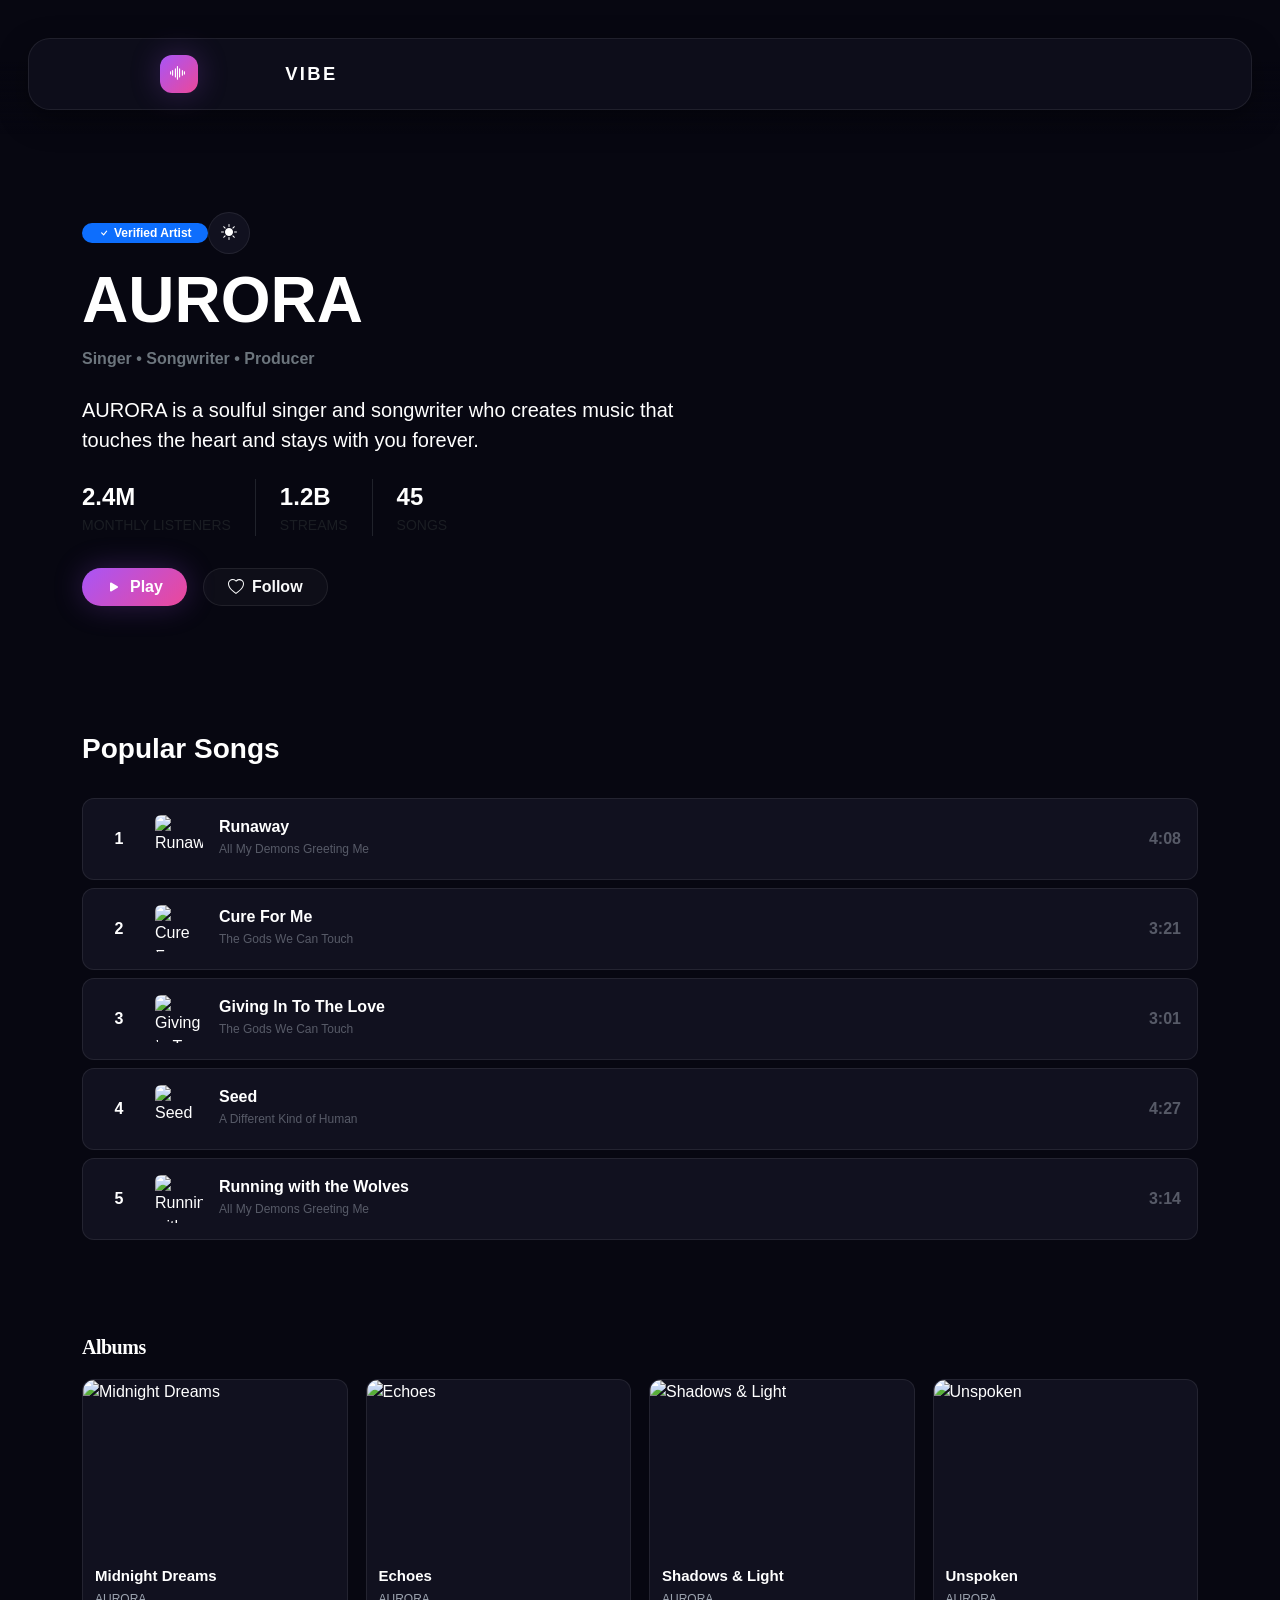
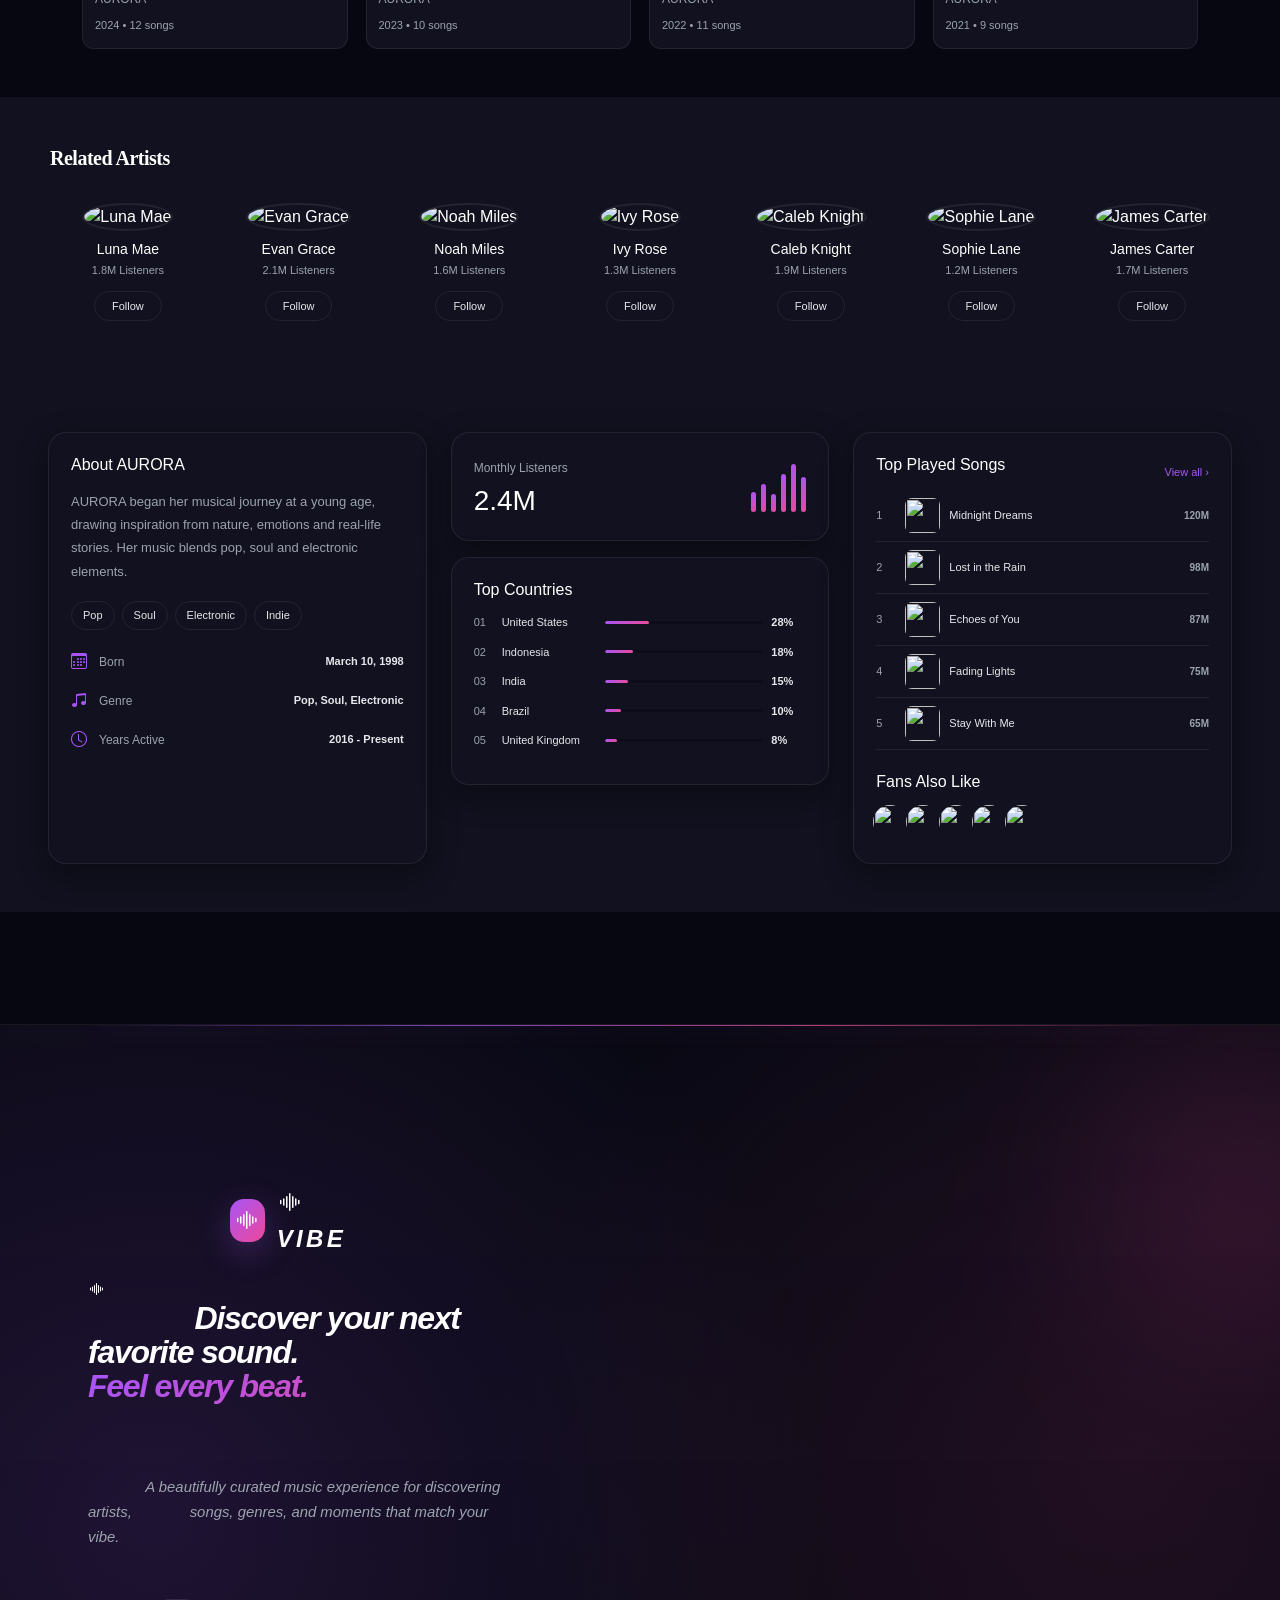
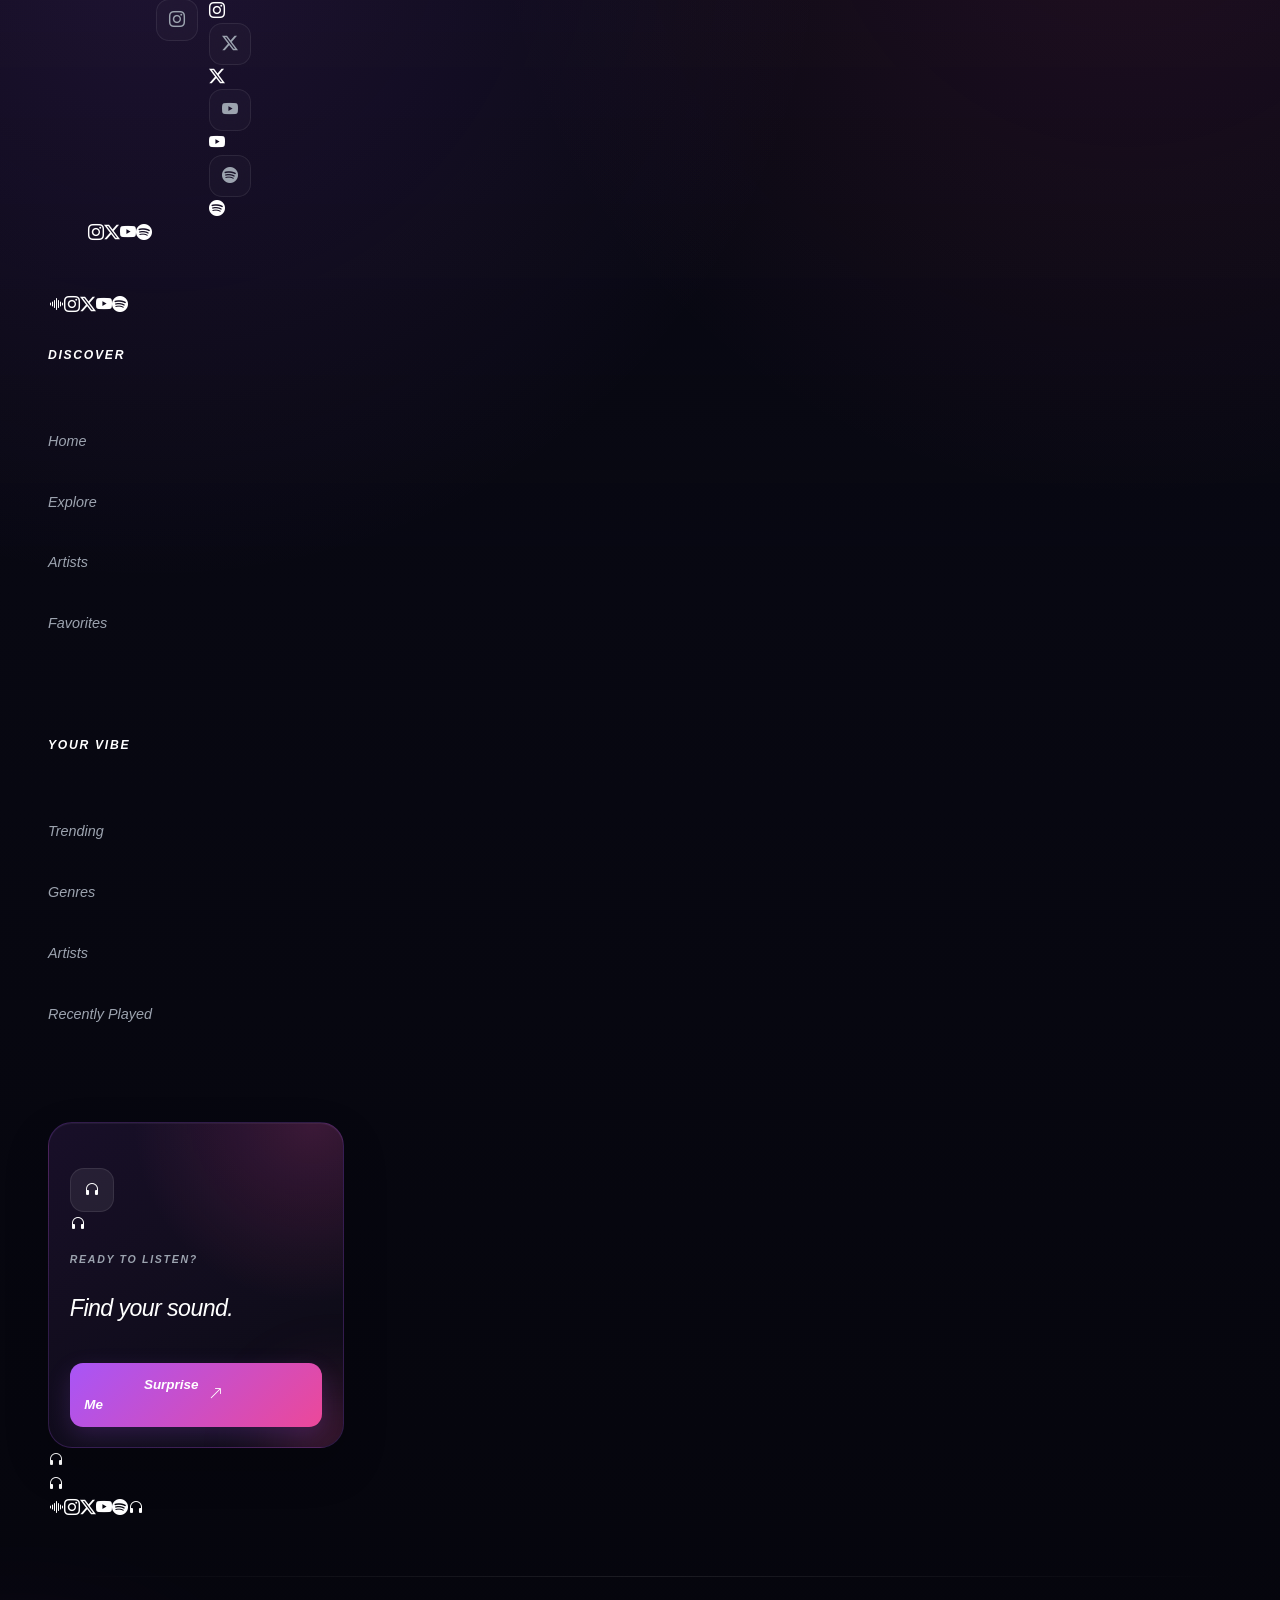
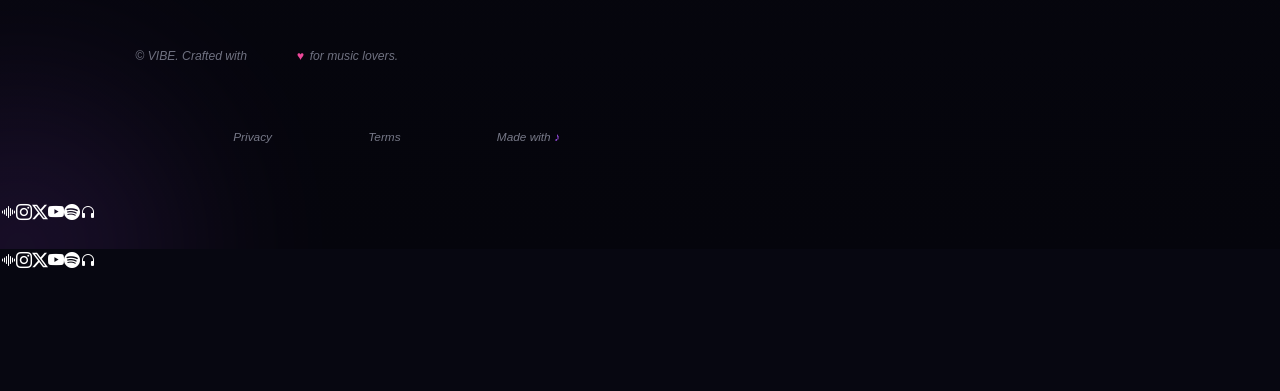
==== commit fff7329d: "some update" ====
--- a/Artist.html
+++ b/Artist.html
@@ -7,8 +7,9 @@
     <title>Document</title>
     <link href="https://cdn.jsdelivr.net/npm/bootstrap@5.3.8/dist/css/bootstrap.min.css" rel="stylesheet">
     <link rel="stylesheet" href="https://cdn.jsdelivr.net/npm/bootstrap-icons@1.13.1/font/bootstrap-icons.min.css">
-    <link rel="stylesheet" href="CSS/Artist.css">
     <link rel="stylesheet" href="CSS/Home.css">
+        <link rel="stylesheet" href="CSS/Artist.css">
+
 </head>
 
 <body>
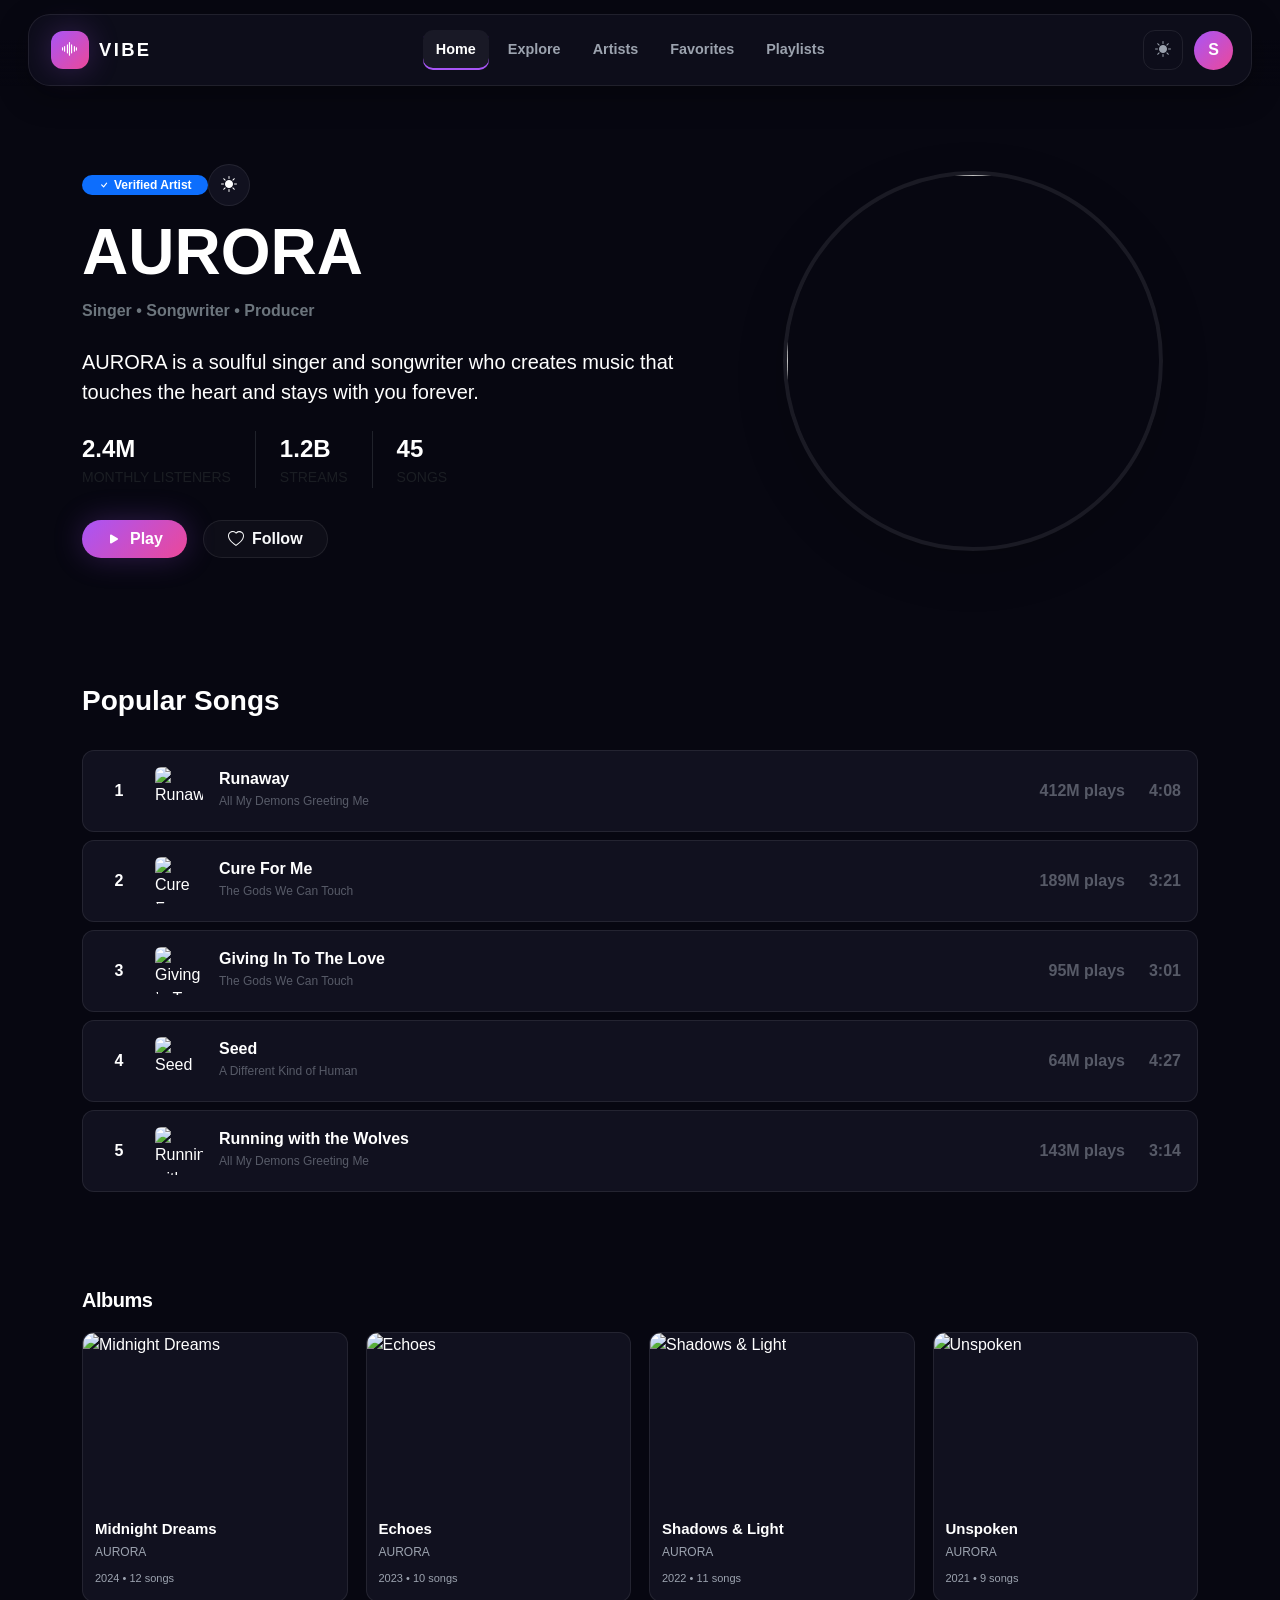
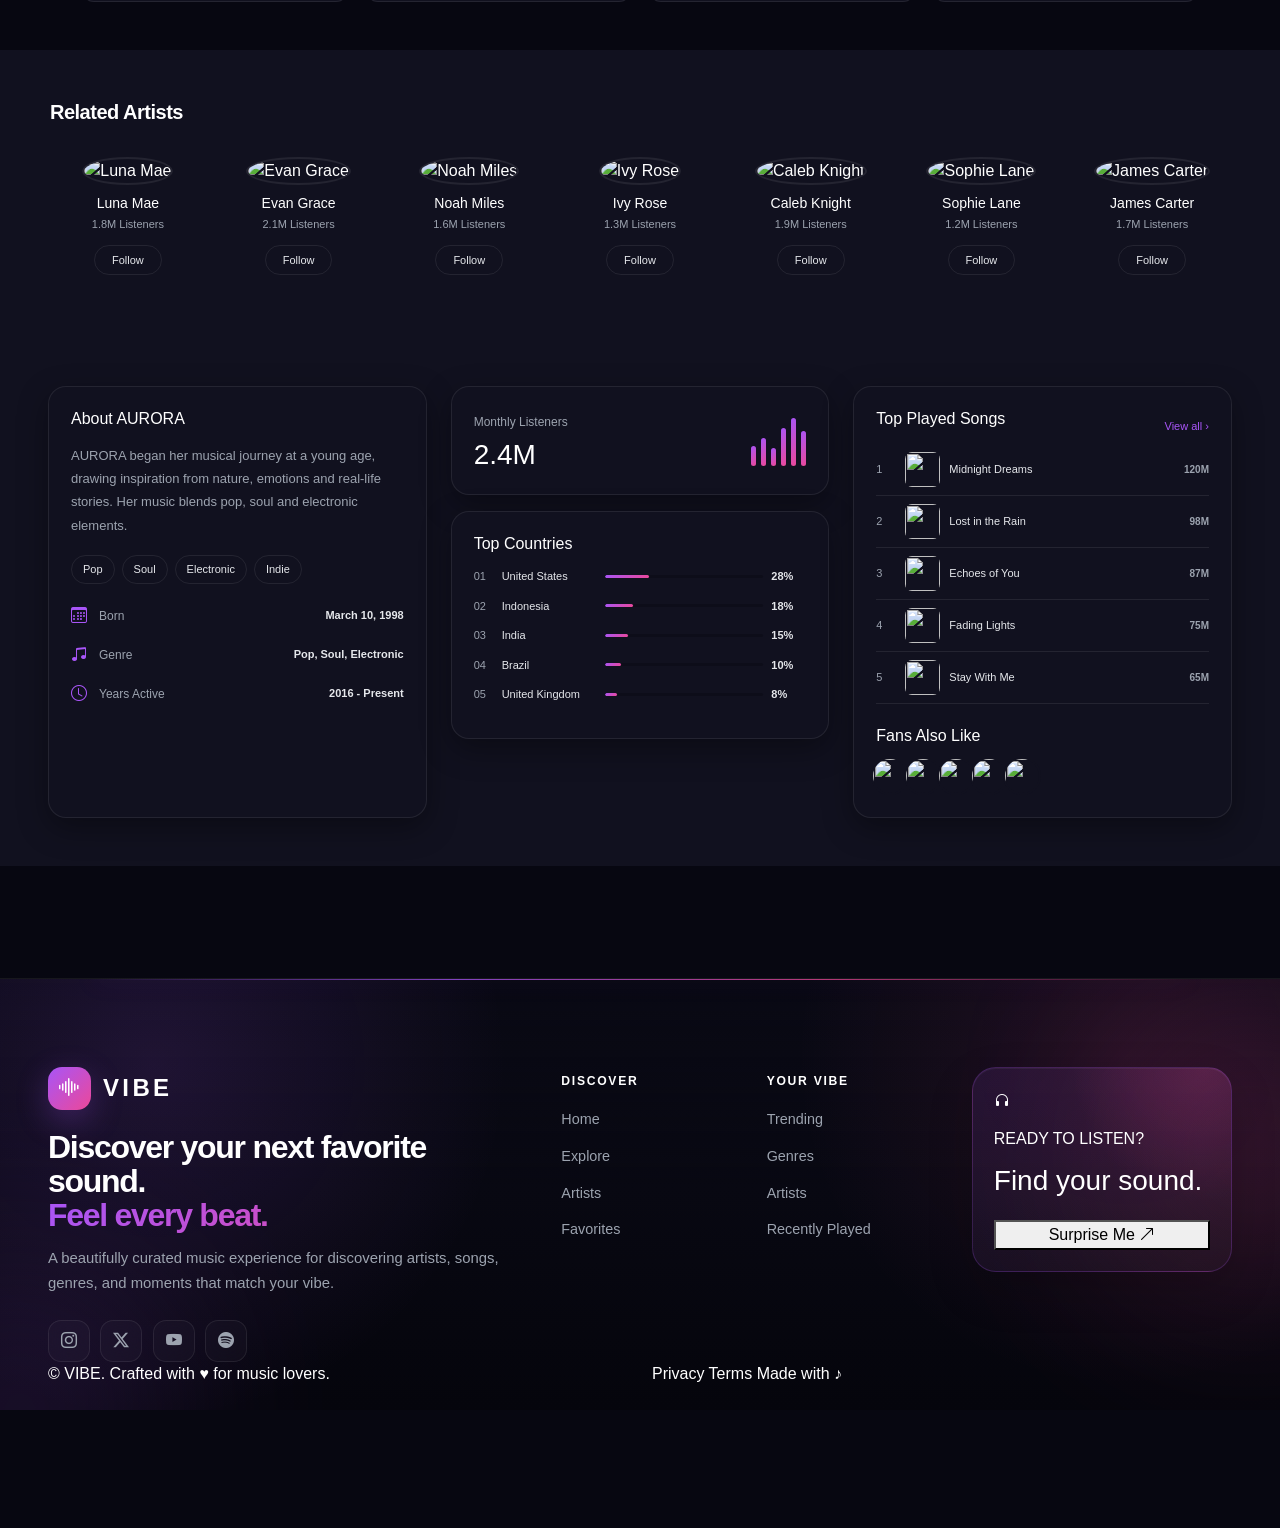
==== commit 4f4d222a: "some updates of all parts" ====
--- a/Artist.html
+++ b/Artist.html
@@ -7,46 +7,81 @@
     <title>Document</title>
     <link href="https://cdn.jsdelivr.net/npm/bootstrap@5.3.8/dist/css/bootstrap.min.css" rel="stylesheet">
     <link rel="stylesheet" href="https://cdn.jsdelivr.net/npm/bootstrap-icons@1.13.1/font/bootstrap-icons.min.css">
-    <link rel="stylesheet" href="CSS/Home.css">
-        <link rel="stylesheet" href="CSS/Artist.css">
+    <!-- <link rel="stylesheet" href="CSS/Home.css"> -->
+    <link rel="stylesheet" href="CSS/Artist.css">
 
 </head>
 
 <body>
-    <!-- Header-part.............. -->
-
-    <header class="site-header container-fluid">      <nav class="navbar navbar-expand-lg vibe-navbar w-100">        <a
-                class="brand" href="index.html" aria-label="VIBE home">          <span class="brand-mark"><i
-                        class="bi bi-soundwave"></i></span>          <span>VIBE</span>        </a>       
-            <button          class="navbar-toggler bootstrap-menu-toggle icon-btn"           id="bootstrapMenuToggle"
-                          type="button"           data-bs-toggle="collapse"           data-bs-target="#navLinks"
-                          aria-controls="navLinks"           aria-expanded="false"          
-                aria-label="Toggle navigation"        >          <i class="bi bi-list"></i>        </button>       
-            <div          class="nav-links collapse navbar-collapse justify-content-center"           id="navLinks"
-                       >          <a class="nav-link active" href="index.html">Home</a>          <a class="nav-link"
-                    href="explore.html">Explore</a>          <a class="nav-link" href="artist.html">Artists</a>         
-                <a class="nav-link" href="favorite.html">Favorites</a>          <a class="nav-link"
-                    href="playlists.html">Playlists</a>       
-            </div>        <div class="nav-actions ms-lg-2">         
-                <button            class="icon-btn"             id="themeToggle"             type="button"            
-                    aria-label="Toggle theme"          >            <i class="bi bi-sun-fill"></i>         
-                </button>          <a            class="profile-chip"             href="favorites.html"            
-                    aria-label="Open favorites"          >            <span class="profile-avatar">S</span>         
-                </a>          <button            class="mobile-menu icon-btn"             id="menuToggle"            
-                    type="button"             aria-label="Open menu"          >            <i
-                        class="bi bi-list"></i>          </button>       
-            </div>     
-        </nav>    </header>
+
+        <!-- NAVBAR -->
+    <header class="site-header container-fluid">
+      <nav class="navbar navbar-expand-lg vibe-navbar w-100">
+        <a class="brand" href="index.html" aria-label="VIBE home">
+          <span class="brand-mark"><i class="bi bi-soundwave"></i></span>
+          <span>VIBE</span>
+        </a>
+
+        <button
+          class="navbar-toggler bootstrap-menu-toggle icon-btn"
+          id="bootstrapMenuToggle"
+          type="button"
+          data-bs-toggle="collapse"
+          data-bs-target="#navLinks"
+          aria-controls="navLinks"
+          aria-expanded="false"
+          aria-label="Toggle navigation"
+        >
+          <i class="bi bi-list"></i>
+        </button>
+        <div
+          class="nav-links collapse navbar-collapse justify-content-center"
+          id="navLinks"
+        >
+          <a class="nav-link active" href="index.html">Home</a>
+          <a class="nav-link" href="explore.html">Explore</a>
+          <a class="nav-link" href="artist.html">Artists</a>
+          <a class="nav-link" href="favorite.html">Favorites</a>
+          <a class="nav-link" href="playlists.html">Playlists</a>
+        </div>
+
+        <div class="nav-actions ms-lg-2">
+          <button
+            class="icon-btn"
+            id="themeToggle"
+            type="button"
+            aria-label="Toggle theme"
+          >
+            <i class="bi bi-sun-fill"></i>
+          </button>
+          <a
+            class="profile-chip"
+            href="favorites.html"
+            aria-label="Open favorites"
+          >
+            <span class="profile-avatar">S</span>
+          </a>
+          <button
+            class="mobile-menu icon-btn"
+            id="menuToggle"
+            type="button"
+            aria-label="Open menu"
+          >
+            <i class="bi bi-list"></i>
+          </button>
+        </div>
+      </nav>
+    </header>
+
+
 
 
     <!-- Hero section part ... -->
     <section class="artist-hero position-relative d-flex align-items-center py-5">
-        <!-- تصویر پس‌زمینه بزرگ که مات (Blur) می‌شود -->
         <div class="hero-bg-blur" id="hero-blur-img"></div>
 
         <div class="container position-relative z-1">
             <div class="row align-items-center">
-                <!-- بخش متن‌ها و دکمه‌ها -->
                 <div class="col-lg-7 text-white text-center text-lg-start">
                     <div class="d-flex align-items-center justify-content-center justify-content-lg-start mb-2">
                         <span class="badge bg-primary d-flex align-items-center gap-1 py-1.5 px-3 rounded-pill text-xs">
@@ -69,7 +104,6 @@
                     <p class="text-secondary fw-semibold mb-4" id="artist-role">...</p>
                     <p class="lead mb-4 max-w-2xl opacity-80" id="artist-bio">...</p>
 
-                    <!-- آمار خواننده -->
                     <div class="d-flex gap-4 justify-content-center justify-content-lg-start mb-4 pb-2">
                         <div>
                             <div class="fs-4 fw-bold" id="artist-listeners">0</div>
@@ -87,7 +121,6 @@
                         </div>
                     </div>
 
-                    <!-- دکمه‌های اکشن -->
                     <div class="d-flex flex-wrap gap-3 justify-content-center justify-content-lg-start">
                         <button
                             class="btn btn-play d-flex align-items-center gap-2 px-4 py-2.5 fw-bold rounded-pill text-white"
@@ -110,7 +143,6 @@
                     </div>
                 </div>
 
-                <!-- تصویر دایره‌ای خواننده در سمت راست (در حالت دسکتاپ) -->
                 <div class="col-lg-5 d-none d-lg-block text-center position-relative">
                     <div class="hero-avatar-wrapper mx-auto">
                         <img src="" alt="" class="img-fluid rounded-circle shadow-lg object-fit-cover"
@@ -127,14 +159,11 @@
     <section class="popular-songs py-5" style="background-color: var(--vibe-bg); color: var(--vibe-text);">
         <div class="container">
 
-            <!-- عنوان سکشن -->
             <div class="d-flex justify-content-between align-items-center mb-4">
                 <h2 class="fs-3 fw-bold tracking-tight">Popular Songs</h2>
             </div>
 
-            <!-- لیست آهنگ‌ها که توسط جاوااسکریپت پر می‌شود -->
             <div class="songs-list-container d-flex flex-column gap-2" id="popular-songs-list">
-                <!-- آهنگ‌ها به صورت پویا در اینجا رندر می‌شوند -->
                 <div class="text-muted small py-3">Loading songs...</div>
             </div>
 
@@ -144,7 +173,6 @@
 
     <!-- part 3 albums section .... -->
 
-    <!-- ================= ALBUMS SECTION ================= -->
     <section class="albums-section py-5" id="albums">
         <div class="container">
 
@@ -154,7 +182,6 @@
             </div>
 
             <div class="albums-grid" id="albums-list">
-                <!-- Albums توسط JavaScript ساخته می‌شوند -->
             </div>
 
         </div>
@@ -276,10 +303,8 @@
             </div>
 
 
-            <!-- STATS -->
             <div class="col-12 col-lg-4">
 
-                <!-- MONTHLY LISTENERS -->
                 <div class="info-card listeners-card">
 
                     <div class="card-title">
@@ -301,7 +326,6 @@
                 </div>
 
 
-                <!-- TOP COUNTRIES -->
                 <div class="info-card countries-card">
 
                     <h3>Top Countries</h3>
@@ -356,7 +380,6 @@
             </div>
 
 
-            <!-- TOP PLAYED -->
             <div class="col-12 col-lg-4">
 
                 <div class="info-card played-card">
@@ -448,55 +471,105 @@
 
     </section>
 
-    <!-- footer-part...................... -->
-
-    <footer class="vibe-footer">      <div class="footer-glow footer-glow-one"></div>      <div
-            class="footer-glow footer-glow-two"></div>      <div class="container-fluid px-3 px-sm-4 px-lg-5">       
-            <div class="row g-4 g-lg-5 align-items-start">          <div class="col-12 col-lg-5">            <a href="#"
-                        class="footer-brand" aria-label="VIBE home">              <span class="footer-brand-mark"
-                                           ><i class="bi bi-soundwave"></i             ></span>             
-                        <span>VIBE</span>            </a>            <p class="footer-tagline">              Discover
-                        your next favorite sound.              <span>Feel every beat.</span>            </p>           
-                    <p class="footer-description">              A beautifully curated music experience for discovering
-                        artists,              songs, genres, and moments that match your vibe.            </p>
-                                <div class="footer-socials" aria-label="Social media links">              <a href="#"
-                            class="footer-social" aria-label="Instagram"                ><i
-                                class="bi bi-instagram"></i             ></a>              <a href="#"
-                            class="footer-social" aria-label="X"                ><i
-                                class="bi bi-twitter-x"></i             ></a>              <a href="#"
-                            class="footer-social" aria-label="YouTube"                ><i
-                                class="bi bi-youtube"></i             ></a>              <a href="#"
-                            class="footer-social" aria-label="Spotify"                ><i
-                                class="bi bi-spotify"></i             ></a>            </div>         
-                </div>         
-                <div class="col-6 col-sm-4 col-lg-2">            <h3 class="footer-heading">Discover</h3>            <ul
-                        class="footer-links">              <li><a href="index.html">Home</a></li>              <li><a
-                                href="explore.html">Explore</a></li>              <li><a href="artist.html">Artists</a>
-                        </li>              <li><a href="favorites.html">Favorites</a></li>            </ul>         
-                </div>          <div class="col-6 col-sm-4 col-lg-2">            <h3 class="footer-heading">Your VIBE
-                    </h3>            <ul class="footer-links">              <li><a href="#trending">Trending</a></li>
-                                      <li><a href="#genres">Genres</a></li>              <li><a
-                                href="#artists">Artists</a></li>              <li><a href="#recent">Recently Played</a>
-                        </li>            </ul>          </div>          <div class="col-12 col-sm-4 col-lg-3">
-                                <div class="footer-cta">              <span class="footer-cta-icon"                ><i
-                                class="bi bi-headphones"></i             ></span>              <span
-                            class="footer-cta-label">READY TO LISTEN?</span>              <h3>Find your sound.</h3>
-                                      <button                class="footer-cta-button"                
-                            id="footerSurpriseBtn"                 type="button"              >                Surprise
-                            Me <i class="bi bi-arrow-up-right"></i>              </button>            </div>         
-                </div>       
-            </div>        <div class="footer-divider"></div>        <div
-                class="row align-items-center gy-3 footer-bottom">          <div class="col-12 col-md-6">            <p
-                        class="footer-copyright mb-0">              © <span id="footerYear"></span> VIBE. Crafted
-                        with              <span class="footer-heart">♥️</span> for music lovers.            </p>
-                              </div>          <div class="col-12 col-md-6">            <div class="footer-bottom-links">
-                                      <a href="#">Privacy</a>              <a href="#">Terms</a>              <a
-                            href="#">Made with <span class="footer-pulse">♪</span></a>            </div>          </div>
-                        </div>     
-        </div>    </footer>
-
-
-
+
+        <!-- VIBE Premium Footer -->
+    <footer class="vibe-footer">
+      <div class="footer-glow footer-glow-one"></div>
+      <div class="footer-glow footer-glow-two"></div>
+
+      <div class="container-fluid px-3 px-sm-4 px-lg-5">
+        <div class="row g-4 g-lg-5 align-items-start">
+          <div class="col-12 col-lg-5">
+            <a href="#" class="footer-brand" aria-label="VIBE home">
+              <span class="footer-brand-mark"
+                ><i class="bi bi-soundwave"></i
+              ></span>
+              <span>VIBE</span>
+            </a>
+
+            <p class="footer-tagline">
+              Discover your next favorite sound.
+              <span>Feel every beat.</span>
+            </p>
+
+            <p class="footer-description">
+              A beautifully curated music experience for discovering artists,
+              songs, genres, and moments that match your vibe.
+            </p>
+
+            <div class="footer-socials" aria-label="Social media links">
+              <a href="#" class="footer-social" aria-label="Instagram"
+                ><i class="bi bi-instagram"></i
+              ></a>
+              <a href="#" class="footer-social" aria-label="X"
+                ><i class="bi bi-twitter-x"></i
+              ></a>
+              <a href="#" class="footer-social" aria-label="YouTube"
+                ><i class="bi bi-youtube"></i
+              ></a>
+              <a href="#" class="footer-social" aria-label="Spotify"
+                ><i class="bi bi-spotify"></i
+              ></a>
+            </div>
+          </div>
+
+          <div class="col-6 col-sm-4 col-lg-2">
+            <h3 class="footer-heading">Discover</h3>
+            <ul class="footer-links">
+              <li><a href="index.html">Home</a></li>
+              <li><a href="explore.html">Explore</a></li>
+              <li><a href="artist.html">Artists</a></li>
+              <li><a href="favorites.html">Favorites</a></li>
+            </ul>
+          </div>
+
+          <div class="col-6 col-sm-4 col-lg-2">
+            <h3 class="footer-heading">Your VIBE</h3>
+            <ul class="footer-links">
+              <li><a href="#trending">Trending</a></li>
+              <li><a href="#genres">Genres</a></li>
+              <li><a href="#artists">Artists</a></li>
+              <li><a href="#recent">Recently Played</a></li>
+            </ul>
+          </div>
+
+          <div class="col-12 col-sm-4 col-lg-3">
+            <div class="footer-cta">
+              <span class="footer-cta-icon"
+                ><i class="bi bi-headphones"></i
+              ></span>
+              <span class="footer-cta-label">READY TO LISTEN?</span>
+              <h3>Find your sound.</h3>
+              <button
+                class="footer-cta-button"
+                id="footerSurpriseBtn"
+                type="button"
+              >
+                Surprise Me <i class="bi bi-arrow-up-right"></i>
+              </button>
+            </div>
+          </div>
+        </div>
+
+        <div class="footer-divider"></div>
+
+        <div class="row align-items-center gy-3 footer-bottom">
+          <div class="col-12 col-md-6">
+            <p class="footer-copyright mb-0">
+              © <span id="footerYear"></span> VIBE. Crafted with
+              <span class="footer-heart">♥</span> for music lovers.
+            </p>
+          </div>
+          <div class="col-12 col-md-6">
+            <div class="footer-bottom-links">
+              <a href="#">Privacy</a>
+              <a href="#">Terms</a>
+              <a href="#">Made with <span class="footer-pulse">♪</span></a>
+            </div>
+          </div>
+        </div>
+      </div>
+    </footer>
 
 
     <script src="JS/Artist.js"></script>
--- a/CSS/Artist.css
+++ b/CSS/Artist.css
@@ -1,50 +1,46 @@
 :root {
-  /*   BACKGROUND COLORS   */
-
-  --vibe-bg: #070711;
-  --vibe-card: #11111f;
-  --vibe-card-hover: #18182a;
-
-  /*      BRAND COLORS      */
-
-  --vibe-primary: #a855f7;
-  --vibe-secondary: #ec4899;
-  --vibe-accent: #6366f1;
-
-  /*      TEXT COLORS      */
-
-  --vibe-text: #ffffff;
-  --vibe-text-secondary: #e5e7eb;
-  --vibe-muted: #9ca3af;
-
-  /*      BORDER & UI COLORS     */
-
-  --vibe-border: rgba(255, 255, 255, 0.08);
-  --vibe-border-hover: rgba(168, 85, 247, 0.4);
-
-  --vibe-input-bg: #0d0d19;
-
-  /*      GRADIENTS     */
-
-  --vibe-gradient: linear-gradient(
-    135deg,
-    var(--vibe-primary),
-    var(--vibe-secondary)
-  );
-
-  --vibe-gradient-accent: linear-gradient(
-    135deg,
-    var(--vibe-accent),
-    var(--vibe-primary)
-  );
-
-  /*     SHADOWS & GLOW     */
-
-  --vibe-shadow: 0 10px 30px rgba(0, 0, 0, 0.35);
-
-  --vibe-glow-primary: 0 0 30px rgba(168, 85, 247, 0.25);
-
-  --vibe-glow-secondary: 0 0 30px rgba(236, 72, 153, 0.25);
+    /*   BACKGROUND COLORS   */
+
+    --vibe-bg: #070711;
+    --vibe-card: #11111f;
+    --vibe-card-hover: #18182a;
+
+    /*      BRAND COLORS      */
+
+    --vibe-primary: #a855f7;
+    --vibe-secondary: #ec4899;
+    --vibe-accent: #6366f1;
+
+    /*      TEXT COLORS      */
+
+    --vibe-text: #ffffff;
+    --vibe-text-secondary: #e5e7eb;
+    --vibe-muted: #9ca3af;
+
+    /*      BORDER & UI COLORS     */
+
+    --vibe-border: rgba(255, 255, 255, 0.08);
+    --vibe-border-hover: rgba(168, 85, 247, 0.4);
+
+    --vibe-input-bg: #0d0d19;
+
+    /*      GRADIENTS     */
+
+    --vibe-gradient: linear-gradient(135deg,
+            var(--vibe-primary),
+            var(--vibe-secondary));
+
+    --vibe-gradient-accent: linear-gradient(135deg,
+            var(--vibe-accent),
+            var(--vibe-primary));
+
+    /*     SHADOWS & GLOW     */
+
+    --vibe-shadow: 0 10px 30px rgba(0, 0, 0, 0.35);
+
+    --vibe-glow-primary: 0 0 30px rgba(168, 85, 247, 0.25);
+
+    --vibe-glow-secondary: 0 0 30px rgba(236, 72, 153, 0.25);
 }
 
 /* =========================
@@ -67,6 +63,184 @@
     --vibe-border: rgba(255, 255, 255, 0.08);
 }
 
+/* header-part */
+
+
+* {
+    box-sizing: border-box;
+}
+
+html {
+    scroll-behavior: smooth;
+}
+
+body {
+    margin: 0;
+    min-height: 100vh;
+    padding-bottom: 118px;
+    overflow-x: hidden;
+    color: var(--vibe-text);
+    background: radial-gradient(circle at 75% 10%, rgba(168, 85, 247, 0.09), transparent 30%), radial-gradient(circle at 10% 45%, rgba(99, 102, 241, 0.06), transparent 28%), var(--vibe-bg);
+    font-family: Inter, sans-serif;
+    transition: background 0.3s ease, color 0.3s ease;
+}
+
+a {
+    color: inherit;
+    text-decoration: none;
+}
+
+button,
+input {
+    font: inherit;
+}
+
+button {
+    cursor: pointer;
+}
+
+.ambient {
+    position: fixed;
+    z-index: -1;
+    width: 420px;
+    height: 420px;
+    border-radius: 50%;
+    filter: blur(110px);
+    opacity: 0.15;
+    pointer-events: none;
+}
+
+.ambient-one {
+    background: var(--vibe-primary);
+    top: -180px;
+    right: 15%;
+}
+
+.ambient-two {
+    background: var(--vibe-secondary);
+    top: 48%;
+    left: -240px;
+}
+
+.ambient-three {
+    background: var(--vibe-accent);
+    bottom: -240px;
+    right: 5%;
+}
+
+.site-header {
+    position: sticky;
+    top: 0;
+    z-index: 100;
+    padding: 14px 28px 0;
+    background: linear-gradient(to bottom, var(--vibe-bg) 45%, transparent);
+}
+
+.vibe-navbar {
+    max-width: 1240px;
+    margin: auto;
+    min-height: 72px;
+    padding: 12px 18px 12px 22px;
+    border: 1px solid var(--vibe-border);
+    border-radius: 22px;
+    background: rgba(17, 17, 31, 0.72);
+    backdrop-filter: blur(22px);
+    box-shadow: var(--vibe-shadow);
+}
+
+body[data-theme="light"] .vibe-navbar {
+    background: rgba(255, 255, 255, 0.78);
+}
+
+.brand {
+    display: inline-flex;
+    align-items: center;
+    gap: 10px;
+    font: 800 1.15rem Poppins, sans-serif;
+    letter-spacing: 0.13em;
+}
+
+.brand-mark {
+    display: grid;
+    place-items: center;
+    width: 38px;
+    height: 38px;
+    border-radius: 12px;
+    background: var(--vibe-gradient);
+    box-shadow: var(--vibe-glow-primary);
+}
+
+.nav-links {
+    display: flex;
+    align-items: center;
+    gap: 6px;
+    margin-left: auto;
+    margin-right: 26px;
+}
+
+.nav-link {
+    padding: 9px 13px;
+    border-radius: 10px;
+    color: var(--vibe-muted);
+    font-size: 0.9rem;
+    font-weight: 600;
+    transition: 0.2s ease;
+}
+
+.nav-link:hover,
+.nav-link.active {
+    color: var(--vibe-text);
+    background: rgba(255, 255, 255, 0.05);
+}
+
+.nav-link.active {
+    box-shadow: inset 0 -2px 0 var(--vibe-primary);
+}
+
+.nav-actions {
+    display: flex;
+    align-items: center;
+    gap: 9px;
+}
+
+.icon-btn {
+    display: grid;
+    place-items: center;
+    width: 40px;
+    height: 40px;
+    padding: 0;
+    border: 1px solid var(--vibe-border);
+    border-radius: 12px;
+    color: var(--vibe-muted);
+    background: transparent;
+    transition: 0.2s ease;
+}
+
+.icon-btn:hover {
+    color: var(--vibe-text);
+    border-color: var(--vibe-border-hover);
+    background: var(--vibe-card-hover);
+    transform: translateY(-1px);
+}
+
+.profile-chip {
+    padding-left: 2px;
+}
+
+.profile-avatar {
+    display: grid;
+    place-items: center;
+    width: 39px;
+    height: 39px;
+    border-radius: 50%;
+    font-weight: 800;
+    background: var(--vibe-gradient);
+}
+
+.mobile-menu {
+    display: none;
+}
+
 
 
 
@@ -101,9 +275,6 @@
 }
 
 
-/* =========================
-   CARDS
-========================= */
 
 body.light-mode .album-card,
 body.light-mode .artist-card,
@@ -116,9 +287,6 @@
 }
 
 
-/* =========================
-   TEXT
-========================= */
 
 body.light-mode .text-white {
     color: var(--vibe-text) !important;
@@ -134,9 +302,6 @@
 }
 
 
-/* =========================
-   RELATED ARTISTS
-========================= */
 
 body.light-mode .related-artists,
 body.light-mode .related-section {
@@ -144,9 +309,6 @@
 }
 
 
-/* =========================
-   ALBUM SECTION
-========================= */
 
 body.light-mode .albums-section,
 body.light-mode .album-section {
@@ -154,27 +316,18 @@
 }
 
 
-/* =========================
-   ABOUT SECTION
-========================= */
 
 body.light-mode .about-section {
     color: var(--vibe-text);
 }
 
 
-/* =========================
-   BORDERS
-========================= */
 
 body.light-mode hr {
     border-color: var(--vibe-border);
 }
 
 
-/* =========================
-   THEME BUTTON
-========================= */
 
 .theme-toggle {
     width: 42px;
@@ -201,18 +354,12 @@
 }
 
 
-/* =========================
-   LIGHT MODE HERO
-========================= */
 
 body.light-mode .artist-hero {
     color: var(--vibe-text);
 }
 
 
-/* =========================
-   SMOOTH TRANSITION
-========================= */
 
 body,
 .artist-hero,
@@ -232,106 +379,106 @@
 /* Hero section part... */
 
 .artist-hero {
-  min-height: 550px;
-  background-color: var(--vibe-bg);
-  overflow: hidden;
-}
-
-/* افکت محو شدن پس‌زمینه با تصویر خواننده */
+    min-height: 550px;
+    background-color: var(--vibe-bg);
+    overflow: hidden;
+}
+
 .hero-bg-blur {
-  position: absolute;
-  top: 0; left: 0; width: 100%; height: 100%;
-  background-size: cover;
-  background-position: center;
-  filter: blur(40px) brightness(0.3);
-  transform: scale(1.1);
-  z-index: 0;
-}
-
-/* استایل عکس دایره‌ای سمت راست */
+    position: absolute;
+    top: 0;
+    left: 0;
+    width: 100%;
+    height: 100%;
+    background-size: cover;
+    background-position: center;
+    filter: blur(40px) brightness(0.3);
+    transform: scale(1.1);
+    z-index: 0;
+}
+
 .hero-avatar-wrapper img {
-  width: 380px;
-  height: 380px;
-  border: 4px solid var(--vibe-border);
-  box-shadow: var(--vibe-shadow), var(--vibe-glow-primary);
-}
-
-/* دکمه Play با رنگ گرادینت مخصوص پروژه */
+    width: 380px;
+    height: 380px;
+    border: 4px solid var(--vibe-border);
+    box-shadow: var(--vibe-shadow), var(--vibe-glow-primary);
+}
+
 .btn-play {
-  background: var(--vibe-gradient);
-  border: none;
-  box-shadow: var(--vibe-glow-primary);
-  transition: transform 0.2s, opacity 0.2s;
-}
+    background: var(--vibe-gradient);
+    border: none;
+    box-shadow: var(--vibe-glow-primary);
+    transition: transform 0.2s, opacity 0.2s;
+}
+
 .btn-play:hover {
-  transform: scale(1.05);
-  opacity: 0.9;
-}
-
-/* دکمه Follow */
+    transform: scale(1.05);
+    opacity: 0.9;
+}
+
 .btn-outline-light {
-  border-color: var(--vibe-border);
-  background-color: rgba(255, 255, 255, 0.03);
-}
+    border-color: var(--vibe-border);
+    background-color: rgba(255, 255, 255, 0.03);
+}
+
 .btn-outline-light:hover {
-  background-color: var(--vibe-card-hover);
-  border-color: var(--vibe-primary);
-  color: var(--vibe-text) !important;
-}
-
-.text-xs { font-size: 0.75rem; }
-
-
-
-/* استایل ردیف‌های آهنگ */
+    background-color: var(--vibe-card-hover);
+    border-color: var(--vibe-primary);
+    color: var(--vibe-text) !important;
+}
+
+.text-xs {
+    font-size: 0.75rem;
+}
+
+
+
 .song-row {
-  background-color: var(--vibe-card);
-  border: 1px solid var(--vibe-border);
-  border-radius: 12px;
-  transition: all 0.2s ease-in-out;
-  cursor: pointer;
-}
-
-/* افکت هوور روی آهنگ */
+    background-color: var(--vibe-card);
+    border: 1px solid var(--vibe-border);
+    border-radius: 12px;
+    transition: all 0.2s ease-in-out;
+    cursor: pointer;
+}
+
 .song-row:hover {
-  background-color: var(--vibe-card-hover);
-  border-color: rgba(255, 255, 255, 0.15);
-  transform: translateX(4px);
-}
-
-/* حالت فعال یا در حال پخش */
+    background-color: var(--vibe-card-hover);
+    border-color: rgba(255, 255, 255, 0.15);
+    transform: translateX(4px);
+}
+
 .song-row.active {
-  background-color: var(--vibe-card-hover);
-  border-color: var(--vibe-primary);
-  box-shadow: var(--vibe-glow-primary);
+    background-color: var(--vibe-card-hover);
+    border-color: var(--vibe-primary);
+    box-shadow: var(--vibe-glow-primary);
 }
 
 .song-row.active .song-title {
-  color: var(--vibe-primary) !important;
+    color: var(--vibe-primary) !important;
 }
 
 .song-row.active .song-number {
-  color: var(--vibe-primary) !important;
-}
-
-/* عکس کوچک آهنگ */
+    color: var(--vibe-primary) !important;
+}
+
 .song-img {
-  width: 48px;
-  height: 48px;
-  object-fit: cover;
-  border-radius: 6px;
-}
-
-/* شخصی‌سازی آیکون‌ها برای هماهنگی ظاهر */
+    width: 48px;
+    height: 48px;
+    object-fit: cover;
+    border-radius: 6px;
+}
+
 .play-icon-hover {
-  display: none;
-}
+    display: none;
+}
+
 .song-row:hover .song-number {
-  display: none;
-}
+    display: none;
+}
+
 .song-row:hover .play-icon-hover {
-  display: block;
-  color: var(--vibe-primary);
+    display: block;
+    color: var(--vibe-primary);
 }
 
 
@@ -339,183 +486,179 @@
 /* ================= part 3 albums section ================= */
 
 .albums-section {
-  background: var(--vibe-bg);
-  color: var(--vibe-text);
+    background: var(--vibe-bg);
+    color: var(--vibe-text);
 }
 
 .section-heading {
-  display: flex;
-  align-items: center;
-  justify-content: space-between;
-  margin-bottom: 20px;
+    display: flex;
+    align-items: center;
+    justify-content: space-between;
+    margin-bottom: 20px;
 }
 
 .section-heading h2 {
-  margin: 0;
-  font-size: 24px;
-  font-weight: 700;
-  letter-spacing: -0.5px;
+    margin: 0;
+    font-size: 24px;
+    font-weight: 700;
+    letter-spacing: -0.5px;
 }
 
 .see-all-btn {
-  border: none;
-  background: transparent;
-  color: var(--vibe-primary);
-  font-size: 14px;
-  font-weight: 600;
-  cursor: pointer;
-  transition: 0.2s;
+    border: none;
+    background: transparent;
+    color: var(--vibe-primary);
+    font-size: 14px;
+    font-weight: 600;
+    cursor: pointer;
+    transition: 0.2s;
 }
 
 .see-all-btn:hover {
-  color: var(--vibe-secondary);
+    color: var(--vibe-secondary);
 }
 
 .see-all-btn i {
-  margin-left: 4px;
+    margin-left: 4px;
 }
 
 
 /* Album Grid */
 
 .albums-grid {
-  display: grid;
-  grid-template-columns: repeat(4, 1fr);
-  gap: 18px;
+    display: grid;
+    grid-template-columns: repeat(4, 1fr);
+    gap: 18px;
 }
 
 
 /* Album Card */
 
 .album-card {
-  background: var(--vibe-card);
-  border: 1px solid var(--vibe-border);
-  border-radius: 12px;
-  overflow: hidden;
-  transition: 0.3s ease;
+    background: var(--vibe-card);
+    border: 1px solid var(--vibe-border);
+    border-radius: 12px;
+    overflow: hidden;
+    transition: 0.3s ease;
 }
 
 .album-card:hover {
-  background: var(--vibe-card-hover);
-  border-color: var(--vibe-border-hover);
-  transform: translateY(-5px);
-  box-shadow: var(--vibe-shadow);
-}
-
-
-/* Album Image */
+    background: var(--vibe-card-hover);
+    border-color: var(--vibe-border-hover);
+    transform: translateY(-5px);
+    box-shadow: var(--vibe-shadow);
+}
+
+
 
 .album-image {
-  position: relative;
-  height: 175px;
-  overflow: hidden;
+    position: relative;
+    height: 175px;
+    overflow: hidden;
 }
 
 .album-image img {
-  width: 100%;
-  height: 100%;
-  object-fit: cover;
-  transition: 0.4s;
+    width: 100%;
+    height: 100%;
+    object-fit: cover;
+    transition: 0.4s;
 }
 
 .album-card:hover .album-image img {
-  transform: scale(1.05);
-}
-
-
-/* Play Button */
+    transform: scale(1.05);
+}
+
+
 
 .album-play-btn {
-  position: absolute;
-  right: 12px;
-  bottom: 12px;
-
-  width: 38px;
-  height: 38px;
-
-  border: none;
-  border-radius: 50%;
-
-  background: var(--vibe-gradient);
-  color: white;
-
-  display: flex;
-  align-items: center;
-  justify-content: center;
-
-  cursor: pointer;
-
-  box-shadow: var(--vibe-glow-primary);
-
-  opacity: 0;
-  transform: translateY(8px);
-
-  transition: 0.25s;
+    position: absolute;
+    right: 12px;
+    bottom: 12px;
+
+    width: 38px;
+    height: 38px;
+
+    border: none;
+    border-radius: 50%;
+
+    background: var(--vibe-gradient);
+    color: white;
+
+    display: flex;
+    align-items: center;
+    justify-content: center;
+
+    cursor: pointer;
+
+    box-shadow: var(--vibe-glow-primary);
+
+    opacity: 0;
+    transform: translateY(8px);
+
+    transition: 0.25s;
 }
 
 .album-card:hover .album-play-btn {
-  opacity: 1;
-  transform: translateY(0);
+    opacity: 1;
+    transform: translateY(0);
 }
 
 .album-play-btn:hover {
-  transform: scale(1.08);
-}
-
-
-/* Album Info */
+    transform: scale(1.08);
+}
+
+
 
 .album-info {
-  padding: 12px;
+    padding: 12px;
 }
 
 .album-title {
-  margin: 0 0 5px;
-  font-size: 15px;
-  font-weight: 700;
-  color: var(--vibe-text);
+    margin: 0 0 5px;
+    font-size: 15px;
+    font-weight: 700;
+    color: var(--vibe-text);
 }
 
 .album-artist {
-  margin: 0 0 4px;
-  color: var(--vibe-muted);
-  font-size: 12px;
+    margin: 0 0 4px;
+    color: var(--vibe-muted);
+    font-size: 12px;
 }
 
 .album-meta {
-  color: var(--vibe-muted);
-  font-size: 11px;
-}
-
-
-/* Responsive */
+    color: var(--vibe-muted);
+    font-size: 11px;
+}
+
+
 
 @media (max-width: 992px) {
 
-  .albums-grid {
-    grid-template-columns: repeat(2, 1fr);
-  }
+    .albums-grid {
+        grid-template-columns: repeat(2, 1fr);
+    }
 
 }
 
 @media (max-width: 576px) {
 
-  .albums-grid {
-    grid-template-columns: 1fr;
-  }
-
-  .album-image {
-    height: 210px;
-  }
-
-}
-
-
- /* related songer section 4....  */
-
- .related-artists {
-      background: var(--vibe-card);
-      padding: 50px;
+    .albums-grid {
+        grid-template-columns: 1fr;
+    }
+
+    .album-image {
+        height: 210px;
+    }
+
+}
+
+
+/* related songer section 4....  */
+
+.related-artists {
+    background: var(--vibe-card);
+    padding: 50px;
 
 }
 
@@ -619,15 +762,11 @@
 
 /* cards section 5 */
 
-/* ================= LAST SECTION ================= */
 
 .artist-info {
-          background: var(--vibe-card);
-
-}
-
-
-/* MAIN CARD */
+    background: var(--vibe-card);
+
+}
 
 .info-card {
     height: 100%;
@@ -645,8 +784,6 @@
 }
 
 
-/* TITLES */
-
 .info-card h3 {
     color: var(--vibe-text);
     font-size: 16px;
@@ -659,8 +796,6 @@
     line-height: 1.8;
 }
 
-
-/* GENRES */
 
 .genres {
     display: flex;
@@ -678,8 +813,6 @@
 }
 
 
-/* DETAILS */
-
 .artist-details {
     margin-top: 20px;
 }
@@ -707,7 +840,6 @@
 }
 
 
-/* LISTENERS */
 
 .listeners-card {
     height: auto;
@@ -732,7 +864,6 @@
 }
 
 
-/* MINI CHART */
 
 .chart {
     display: flex;
@@ -783,7 +914,6 @@
 }
 
 
-/* COUNTRIES */
 
 .countries-card {
     height: auto;
@@ -826,9 +956,6 @@
     background: var(--vibe-gradient);
     border-radius: 5px;
 }
-
-
-/* TOP PLAYED */
 
 .played-card {
     min-height: 100%;
@@ -849,7 +976,7 @@
     border-bottom: 1px solid var(--vibe-border);
 }
 
-.song-item > span {
+.song-item>span {
     color: var(--vibe-muted);
     font-size: 11px;
 }
@@ -873,7 +1000,6 @@
 }
 
 
-/* FANS */
 
 .fans-title {
     margin-top: 22px;
@@ -901,4 +1027,179 @@
 }
 
 
-
+/* footer-part */
+
+.vibe-footer {
+    position: relative;
+    isolation: isolate;
+    overflow: hidden;
+    margin-top: 7rem;
+    padding: 5.5rem 0 1.5rem;
+    background: radial-gradient(circle at 12% 20%, rgba(168, 85, 247, 0.14), transparent 30%), radial-gradient(circle at 88% 18%, rgba(236, 72, 153, 0.11), transparent 28%), linear-gradient(180deg, rgba(17, 17, 31, 0.2), #080812 48%, #05050c);
+    border-top: 1px solid rgba(255, 255, 255, 0.07);
+}
+
+.vibe-footer::before {
+    content: "";
+    position: absolute;
+    top: 0;
+    left: 7%;
+    right: 7%;
+    height: 1px;
+    background: linear-gradient(90deg, transparent, rgba(168, 85, 247, 0.75), rgba(236, 72, 153, 0.75), transparent);
+    box-shadow: 0 0 25px rgba(168, 85, 247, 0.4);
+}
+
+.footer-glow {
+    position: absolute;
+    z-index: -1;
+    width: 300px;
+    height: 300px;
+    border-radius: 50%;
+    filter: blur(95px);
+    opacity: 0.15;
+    pointer-events: none;
+}
+
+.footer-glow-one {
+    left: -130px;
+    bottom: -150px;
+    background: #a855f7;
+}
+
+.footer-glow-two {
+    right: -120px;
+    top: 20px;
+    background: #ec4899;
+}
+
+.footer-brand {
+    display: inline-flex;
+    align-items: center;
+    gap: 0.75rem;
+    color: #fff;
+    text-decoration: none;
+    font-size: 1.5rem;
+    font-weight: 900;
+    letter-spacing: 0.14em;
+    margin-bottom: 1.35rem;
+}
+
+.footer-brand:hover {
+    color: #fff;
+}
+
+.footer-brand-mark {
+    width: 43px;
+    height: 43px;
+    display: grid;
+    place-items: center;
+    border-radius: 14px;
+    background: var(--vibe-gradient);
+    box-shadow: 0 10px 32px rgba(168, 85, 247, 0.28);
+    transition: transform 0.3s ease, box-shadow 0.3s ease;
+}
+
+.footer-brand:hover .footer-brand-mark {
+    transform: rotate(-5deg) scale(1.08);
+    box-shadow: 0 12px 38px rgba(236, 72, 153, 0.3);
+}
+
+.footer-tagline {
+    max-width: 500px;
+    color: #fff;
+    font-size: clamp(1.6rem, 2.5vw, 2.35rem);
+    line-height: 1.06;
+    font-weight: 800;
+    letter-spacing: -0.04em;
+    margin: 0 0 0.8rem;
+}
+
+.footer-tagline span {
+    display: block;
+    background: var(--vibe-gradient);
+    -webkit-background-clip: text;
+    background-clip: text;
+    color: transparent;
+}
+
+.footer-description {
+    max-width: 480px;
+    color: var(--vibe-muted);
+    font-size: 0.93rem;
+    line-height: 1.7;
+    margin-bottom: 1.5rem;
+}
+
+.footer-socials {
+    display: flex;
+    flex-wrap: wrap;
+    gap: 0.65rem;
+}
+
+.footer-social {
+    width: 42px;
+    height: 42px;
+    display: grid;
+    place-items: center;
+    color: var(--vibe-muted);
+    text-decoration: none;
+    border: 1px solid var(--vibe-border);
+    border-radius: 13px;
+    background: rgba(255, 255, 255, 0.025);
+    backdrop-filter: blur(12px);
+    transition: 0.25s ease;
+}
+
+.footer-social:hover {
+    color: #fff;
+    border-color: rgba(168, 85, 247, 0.5);
+    background: rgba(168, 85, 247, 0.12);
+    transform: translateY(-4px);
+    box-shadow: 0 10px 25px rgba(168, 85, 247, 0.15);
+}
+
+.footer-heading {
+    margin: 0.45rem 0 1.15rem;
+    color: #fff;
+    font-size: 0.76rem;
+    font-weight: 800;
+    letter-spacing: 0.14em;
+    text-transform: uppercase;
+}
+
+.footer-links {
+    list-style: none;
+    padding: 0;
+    margin: 0;
+}
+
+.footer-links li+li {
+    margin-top: 0.8rem;
+}
+
+.footer-links a {
+    color: var(--vibe-muted);
+    text-decoration: none;
+    font-size: 0.9rem;
+    transition: color 0.2s ease, padding-left 0.2s ease;
+}
+
+.footer-links a:hover {
+    color: #fff;
+    padding-left: 5px;
+}
+
+.footer-cta {
+    min-height: 205px;
+    position: relative;
+    overflow: hidden;
+    padding: 1.3rem;
+    display: flex;
+    flex-direction: column;
+    justify-content: space-between;
+    border: 1px solid rgba(168, 85, 247, 0.22);
+    border-radius: 24px;
+    background: radial-gradient(circle at 90% 0%, rgba(236, 72, 153, 0.18), transparent 43%), linear-gradient(145deg, rgba(168, 85, 247, 0.11), rgba(255, 255, 255, 0.025));
+    box-shadow: inset 0 1px 0 rgba(255, 255, 255, 0.05), 0 18px 45px rgba(0, 0, 0, 0.18);
+}
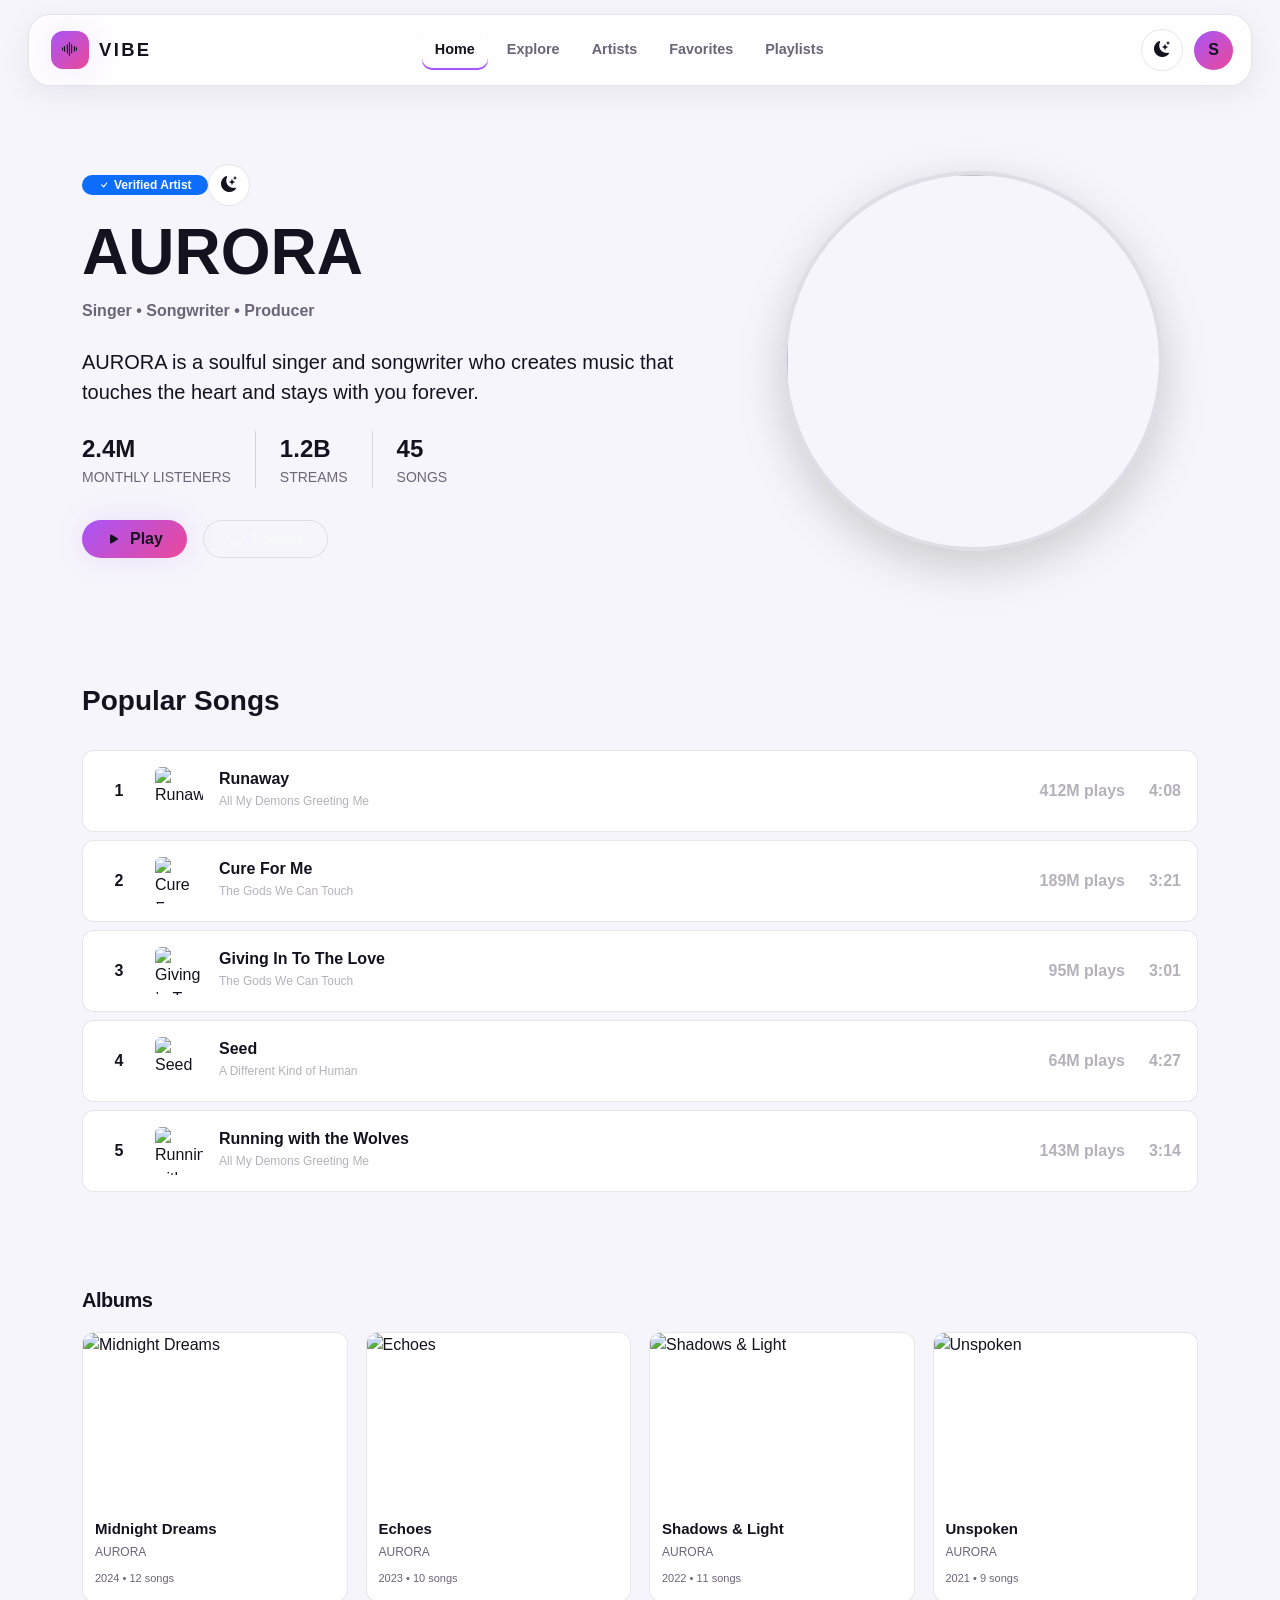
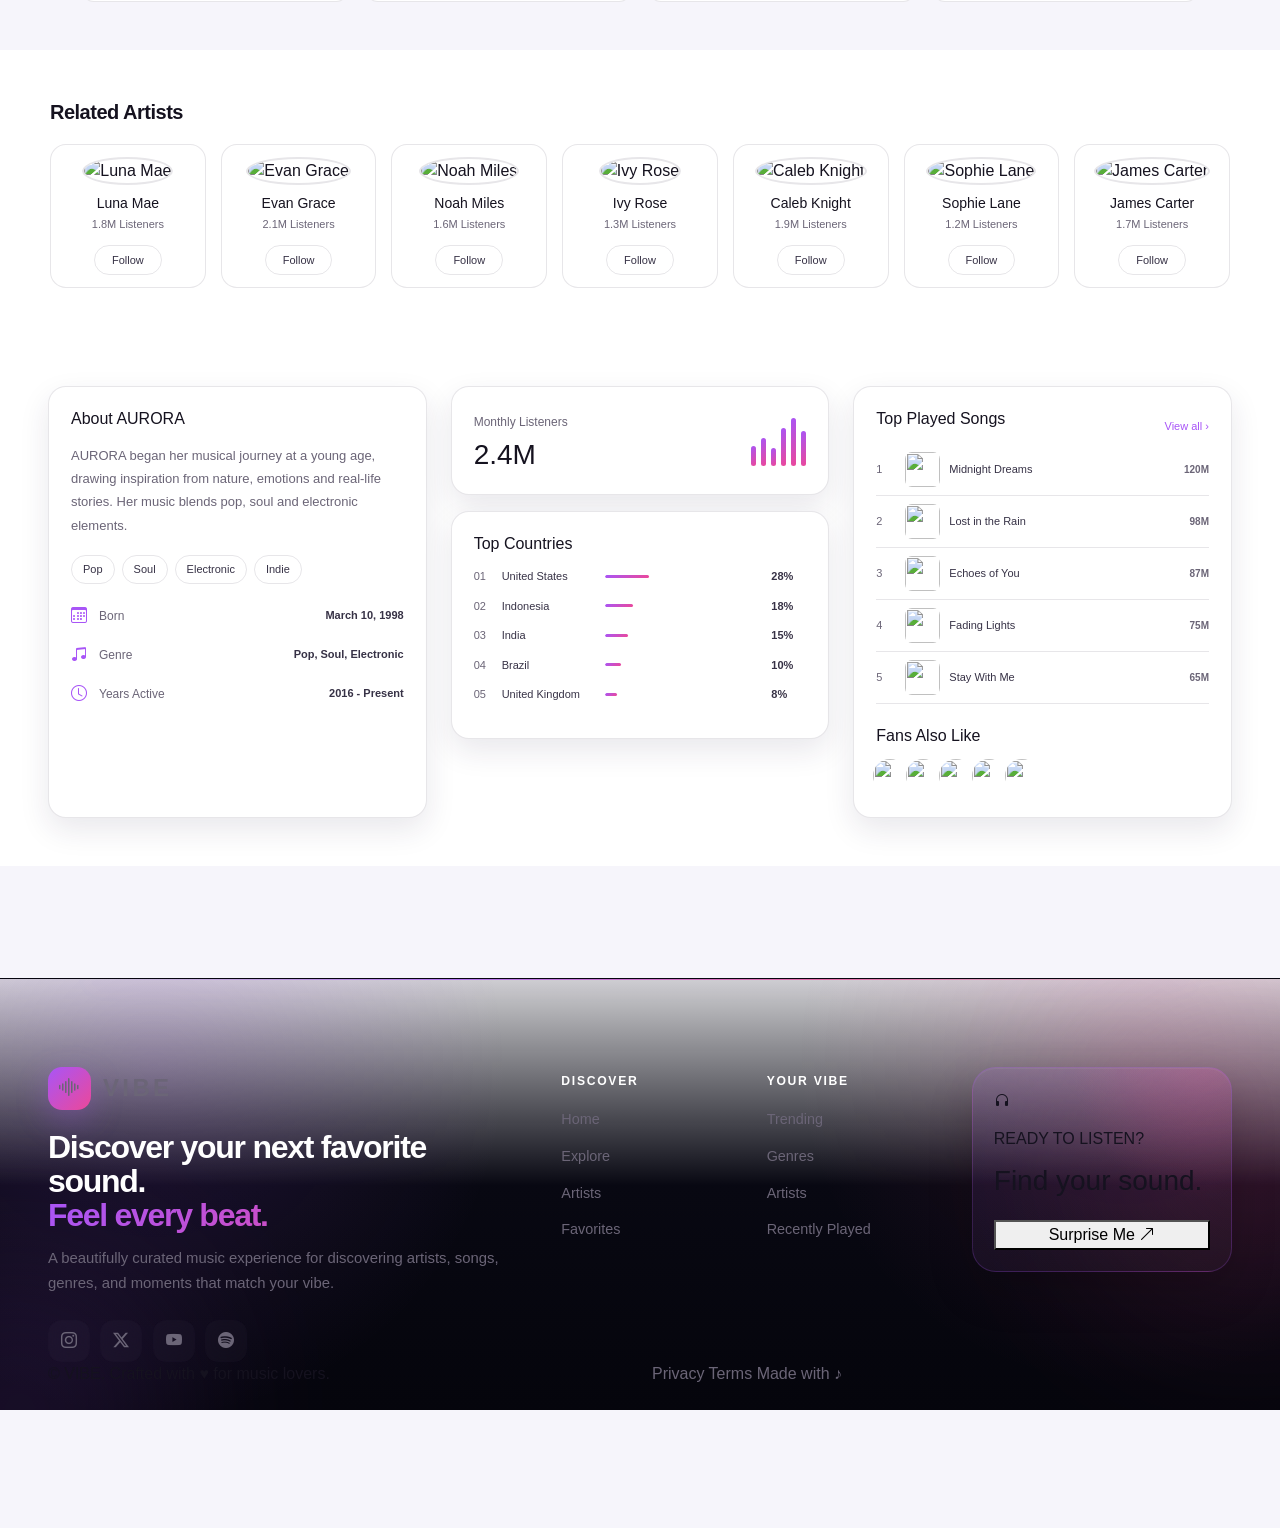
==== commit a2bf480f: "design error fixed" ====
--- a/Artist.html
+++ b/Artist.html
@@ -10,7 +10,8 @@
     <!-- <link rel="stylesheet" href="CSS/Home.css"> -->
     <link rel="stylesheet" href="CSS/Artist.css">
 
-</head>
+    <link rel="stylesheet" href="CSS/colors.css" />
+  </head>
 
 <body>
 
@@ -40,23 +41,23 @@
         >
           <a class="nav-link active" href="index.html">Home</a>
           <a class="nav-link" href="explore.html">Explore</a>
-          <a class="nav-link" href="artist.html">Artists</a>
+          <a class="nav-link" href="Artist.html">Artists</a>
           <a class="nav-link" href="favorite.html">Favorites</a>
-          <a class="nav-link" href="playlists.html">Playlists</a>
+          <a class="nav-link" href="playList.html">Playlists</a>
         </div>
 
         <div class="nav-actions ms-lg-2">
           <button
-            class="icon-btn"
+            class="icon-btn vibe-theme-button"
             id="themeToggle"
             type="button"
             aria-label="Toggle theme"
-          >
+           data-vibe-theme-toggle="true">
             <i class="bi bi-sun-fill"></i>
           </button>
           <a
             class="profile-chip"
-            href="favorites.html"
+            href="favorite.html"
             aria-label="Open favorites"
           >
             <span class="profile-avatar">S</span>
@@ -94,7 +95,7 @@
 
                         <!-- Light mood butom -->
 
-                        <button id="theme-toggle" class="theme-toggle" title="Light Mode">
+                        <button id="theme-toggle" class="theme-toggle vibe-theme-button" title="Light Mode" data-vibe-theme-toggle="true">
                             <i class="bi bi-sun-fill"></i>
                         </button>
 
@@ -251,7 +252,7 @@
 
     </section>
 
-    <!-- card section 5... -->
+    <!-- card section 5..... -->
 
 
     <section class="artist-info container-fluid p-5">
@@ -518,8 +519,8 @@
             <ul class="footer-links">
               <li><a href="index.html">Home</a></li>
               <li><a href="explore.html">Explore</a></li>
-              <li><a href="artist.html">Artists</a></li>
-              <li><a href="favorites.html">Favorites</a></li>
+              <li><a href="Artist.html">Artists</a></li>
+              <li><a href="favorite.html">Favorites</a></li>
             </ul>
           </div>
 
@@ -575,6 +576,7 @@
     <script src="JS/Artist.js"></script>
     <script src="https://cdn.jsdelivr.net/npm/bootstrap@5.3.8/dist/js/bootstrap.bundle.min.js"></script>
 
+  <script src="JS/theme.js"></script>
 </body>
 
 </html>
--- a/CSS/Home.css
+++ b/CSS/Home.css
@@ -0,0 +1,1981 @@
+:root {
+  --vibe-bg: #070711;
+  --vibe-card: #11111f;
+  --vibe-card-hover: #18182a;
+  --vibe-primary: #a855f7;
+  --vibe-secondary: #ec4899;
+  --vibe-accent: #6366f1;
+  --vibe-text: #ffffff;
+  --vibe-text-secondary: #e5e7eb;
+  --vibe-muted: #9ca3af;
+  --vibe-border: rgba(255, 255, 255, 0.08);
+  --vibe-border-hover: rgba(168, 85, 247, 0.4);
+  --vibe-input-bg: #0d0d19;
+  --vibe-gradient: linear-gradient(
+    135deg,
+    var(--vibe-primary),
+    var(--vibe-secondary)
+  );
+  --vibe-gradient-accent: linear-gradient(
+    135deg,
+    var(--vibe-accent),
+    var(--vibe-primary)
+  );
+  --vibe-shadow: 0 10px 30px rgba(0, 0, 0, 0.35);
+  --vibe-glow-primary: 0 0 30px rgba(168, 85, 247, 0.25);
+  --vibe-glow-secondary: 0 0 30px rgba(236, 72, 153, 0.25);
+  --radius-lg: 28px;
+  --radius-md: 20px;
+  --radius-sm: 14px;
+}
+
+body[data-theme="light"] {
+  --vibe-bg: #f7f5fb;
+  --vibe-card: #ffffff;
+  --vibe-card-hover: #f0ecf8;
+  --vibe-text: #171323;
+  --vibe-text-secondary: #3b3547;
+  --vibe-muted: #6f687a;
+  --vibe-border: rgba(23, 19, 35, 0.1);
+  --vibe-input-bg: #ffffff;
+}
+
+* {
+  box-sizing: border-box;
+}
+
+html {
+  scroll-behavior: smooth;
+}
+
+body {
+  margin: 0;
+  min-height: 100vh;
+  padding-bottom: 118px;
+  overflow-x: hidden;
+  color: var(--vibe-text);
+  background:
+    radial-gradient(
+      circle at 75% 10%,
+      rgba(168, 85, 247, 0.09),
+      transparent 30%
+    ),
+    radial-gradient(
+      circle at 10% 45%,
+      rgba(99, 102, 241, 0.06),
+      transparent 28%
+    ),
+    var(--vibe-bg);
+  font-family: Inter, sans-serif;
+  transition:
+    background 0.3s ease,
+    color 0.3s ease;
+}
+
+a {
+  color: inherit;
+  text-decoration: none;
+}
+button,
+input {
+  font: inherit;
+}
+button {
+  cursor: pointer;
+}
+
+.ambient {
+  position: fixed;
+  z-index: -1;
+  width: 420px;
+  height: 420px;
+  border-radius: 50%;
+  filter: blur(110px);
+  opacity: 0.15;
+  pointer-events: none;
+}
+.ambient-one {
+  background: var(--vibe-primary);
+  top: -180px;
+  right: 15%;
+}
+.ambient-two {
+  background: var(--vibe-secondary);
+  top: 48%;
+  left: -240px;
+}
+.ambient-three {
+  background: var(--vibe-accent);
+  bottom: -240px;
+  right: 5%;
+}
+
+.site-header {
+  position: sticky;
+  top: 0;
+  z-index: 100;
+  padding: 14px 28px 0;
+  background: linear-gradient(to bottom, var(--vibe-bg) 45%, transparent);
+}
+
+.vibe-navbar {
+  max-width: 1240px;
+  margin: auto;
+  min-height: 72px;
+  padding: 12px 18px 12px 22px;
+  border: 1px solid var(--vibe-border);
+  border-radius: 22px;
+  background: rgba(17, 17, 31, 0.72);
+  backdrop-filter: blur(22px);
+  box-shadow: var(--vibe-shadow);
+}
+
+body[data-theme="light"] .vibe-navbar {
+  background: rgba(255, 255, 255, 0.78);
+}
+
+.brand {
+  display: inline-flex;
+  align-items: center;
+  gap: 10px;
+  font:
+    800 1.15rem Poppins,
+    sans-serif;
+  letter-spacing: 0.13em;
+}
+
+.brand-mark {
+  display: grid;
+  place-items: center;
+  width: 38px;
+  height: 38px;
+  border-radius: 12px;
+  background: var(--vibe-gradient);
+  box-shadow: var(--vibe-glow-primary);
+}
+
+.nav-links {
+  display: flex;
+  align-items: center;
+  gap: 6px;
+  margin-left: auto;
+  margin-right: 26px;
+}
+
+.nav-link {
+  padding: 9px 13px;
+  border-radius: 10px;
+  color: var(--vibe-muted);
+  font-size: 0.9rem;
+  font-weight: 600;
+  transition: 0.2s ease;
+}
+.nav-link:hover,
+.nav-link.active {
+  color: var(--vibe-text);
+  background: rgba(255, 255, 255, 0.05);
+}
+.nav-link.active {
+  box-shadow: inset 0 -2px 0 var(--vibe-primary);
+}
+
+.nav-actions {
+  display: flex;
+  align-items: center;
+  gap: 9px;
+}
+
+.icon-btn {
+  display: grid;
+  place-items: center;
+  width: 40px;
+  height: 40px;
+  padding: 0;
+  border: 1px solid var(--vibe-border);
+  border-radius: 12px;
+  color: var(--vibe-muted);
+  background: transparent;
+  transition: 0.2s ease;
+}
+.icon-btn:hover {
+  color: var(--vibe-text);
+  border-color: var(--vibe-border-hover);
+  background: var(--vibe-card-hover);
+  transform: translateY(-1px);
+}
+
+.profile-chip {
+  padding-left: 2px;
+}
+.profile-avatar {
+  display: grid;
+  place-items: center;
+  width: 39px;
+  height: 39px;
+  border-radius: 50%;
+  font-weight: 800;
+  background: var(--vibe-gradient);
+}
+
+.mobile-menu {
+  display: none;
+}
+
+.hero {
+  max-width: 1240px;
+  min-height: 670px;
+  display: grid;
+  grid-template-columns: 1fr 0.9fr;
+  align-items: center;
+  gap: 30px;
+  padding: 70px 24px 45px;
+}
+
+.eyebrow,
+.section-kicker {
+  color: var(--vibe-primary);
+  font-size: 0.72rem;
+  font-weight: 800;
+  letter-spacing: 0.18em;
+}
+
+.eyebrow {
+  display: flex;
+  align-items: center;
+  gap: 9px;
+  margin-bottom: 18px;
+}
+
+.live-dot {
+  width: 8px;
+  height: 8px;
+  border-radius: 50%;
+  background: #22c55e;
+  box-shadow: 0 0 14px #22c55e;
+  animation: pulse 1.7s infinite;
+}
+
+.hero h1 {
+  max-width: 700px;
+  margin: 0;
+  font:
+    800 clamp(3.5rem, 7vw, 6.7rem)/0.93 Poppins,
+    sans-serif;
+  letter-spacing: -0.055em;
+}
+
+.gradient-text {
+  display: inline-block;
+  background: var(--vibe-gradient);
+  -webkit-background-clip: text;
+  background-clip: text;
+  color: transparent;
+  filter: drop-shadow(0 0 22px rgba(168, 85, 247, 0.22));
+}
+
+.hero-description {
+  max-width: 570px;
+  margin: 26px 0;
+  color: var(--vibe-muted);
+  font-size: 1.06rem;
+  line-height: 1.8;
+}
+
+.hero-actions {
+  display: flex;
+  flex-wrap: wrap;
+  gap: 12px;
+}
+
+.primary-btn,
+.ghost-btn {
+  display: inline-flex;
+  align-items: center;
+  justify-content: center;
+  gap: 9px;
+  min-height: 48px;
+  padding: 0 20px;
+  border-radius: 14px;
+  font-weight: 700;
+  border: 1px solid transparent;
+  transition: 0.25s ease;
+}
+
+.primary-btn {
+  color: white;
+  background: var(--vibe-gradient);
+  box-shadow: var(--vibe-glow-primary);
+}
+.primary-btn:hover {
+  transform: translateY(-2px);
+  box-shadow: 0 12px 30px rgba(168, 85, 247, 0.28);
+}
+
+.ghost-btn {
+  color: var(--vibe-text);
+  background: rgba(255, 255, 255, 0.035);
+  border-color: var(--vibe-border);
+}
+.ghost-btn:hover {
+  border-color: var(--vibe-border-hover);
+  background: var(--vibe-card-hover);
+}
+
+.hero-meta {
+  display: flex;
+  align-items: center;
+  gap: 24px;
+  margin-top: 42px;
+}
+.hero-meta div:not(.meta-divider) {
+  display: flex;
+  flex-direction: column;
+  gap: 3px;
+}
+.hero-meta strong {
+  font: 700 1.1rem Poppins;
+}
+.hero-meta span {
+  color: var(--vibe-muted);
+  font-size: 0.75rem;
+}
+.meta-divider {
+  width: 1px;
+  height: 30px;
+  background: var(--vibe-border);
+}
+
+.hero-visual {
+  position: relative;
+  min-height: 530px;
+  display: grid;
+  place-items: center;
+}
+
+.hero-glow {
+  position: absolute;
+  width: 360px;
+  height: 360px;
+  border-radius: 50%;
+  background: var(--vibe-gradient);
+  filter: blur(70px);
+  opacity: 0.25;
+  animation: breathe 4s ease-in-out infinite;
+}
+
+.vinyl {
+  position: relative;
+  width: min(390px, 70vw);
+  aspect-ratio: 1;
+  border-radius: 50%;
+  background:
+    repeating-radial-gradient(circle, #0b0b13 0 7px, #151521 8px 10px), #0b0b13;
+  box-shadow:
+    0 0 0 1px rgba(255, 255, 255, 0.08),
+    0 35px 80px rgba(0, 0, 0, 0.45);
+  animation: spin 22s linear infinite;
+}
+.vinyl::after {
+  content: "";
+  position: absolute;
+  inset: 6%;
+  border-radius: 50%;
+  background: conic-gradient(
+    from 40deg,
+    var(--vibe-primary),
+    var(--vibe-secondary),
+    var(--vibe-accent),
+    var(--vibe-primary)
+  );
+  opacity: 0.18;
+}
+.vinyl-label {
+  position: absolute;
+  z-index: 2;
+  inset: 34%;
+  display: grid;
+  place-items: center;
+  border-radius: 50%;
+  background: var(--vibe-gradient);
+  box-shadow: 0 0 35px rgba(168, 85, 247, 0.45);
+  color: white;
+  font-size: 2rem;
+}
+
+.orbit {
+  position: absolute;
+  border: 1px solid rgba(168, 85, 247, 0.22);
+  border-radius: 50%;
+  transform: rotate(-18deg);
+}
+.orbit-a {
+  width: 470px;
+  height: 170px;
+}
+.orbit-b {
+  width: 500px;
+  height: 250px;
+  transform: rotate(40deg);
+  border-color: rgba(236, 72, 153, 0.16);
+}
+
+.floating-card {
+  position: absolute;
+  z-index: 4;
+  display: flex;
+  align-items: center;
+  gap: 12px;
+  min-width: 245px;
+  padding: 12px;
+  border: 1px solid var(--vibe-border);
+  border-radius: 17px;
+  background: rgba(17, 17, 31, 0.75);
+  backdrop-filter: blur(18px);
+  box-shadow: var(--vibe-shadow);
+}
+.floating-card-top {
+  top: 16%;
+  right: -2%;
+  animation: float 4.2s ease-in-out infinite;
+}
+.floating-card-bottom {
+  bottom: 15%;
+  left: -3%;
+  animation: float 5s 1s ease-in-out infinite;
+}
+
+.floating-card > div:nth-child(2) {
+  display: flex;
+  flex-direction: column;
+  min-width: 0;
+}
+.floating-card span {
+  color: var(--vibe-muted);
+  font-size: 0.68rem;
+}
+.floating-card strong {
+  font-size: 0.8rem;
+  white-space: nowrap;
+}
+.floating-card > i {
+  margin-left: auto;
+  color: var(--vibe-muted);
+}
+
+.mini-cover {
+  display: grid;
+  place-items: center;
+  width: 42px;
+  height: 42px;
+  flex: 0 0 auto;
+  border-radius: 12px;
+}
+.cover-pink {
+  background: linear-gradient(135deg, #ec4899, #7c3aed);
+}
+
+.wave-bars {
+  display: flex;
+  align-items: center;
+  gap: 3px;
+  height: 30px;
+}
+.wave-bars span {
+  width: 3px;
+  height: 12px;
+  border-radius: 3px;
+  background: var(--vibe-primary);
+  animation: bars 0.8s ease-in-out infinite alternate;
+}
+.wave-bars span:nth-child(2) {
+  animation-delay: 0.15s;
+}
+.wave-bars span:nth-child(3) {
+  animation-delay: 0.3s;
+}
+.wave-bars span:nth-child(4) {
+  animation-delay: 0.45s;
+}
+.wave-bars span:nth-child(5) {
+  animation-delay: 0.6s;
+}
+.wave-bars span:nth-child(6) {
+  animation-delay: 0.75s;
+}
+
+.search-section {
+  max-width: 1050px;
+  position: relative;
+  z-index: 10;
+}
+.search-shell {
+  display: flex;
+  align-items: center;
+  gap: 12px;
+  height: 62px;
+  padding: 0 17px;
+  border: 1px solid var(--vibe-border);
+  border-radius: 18px;
+  background: rgba(13, 13, 25, 0.8);
+  box-shadow: var(--vibe-shadow);
+}
+body[data-theme="light"] .search-shell {
+  background: rgba(255, 255, 255, 0.85);
+}
+.search-shell > i {
+  color: var(--vibe-muted);
+}
+.search-shell input {
+  width: 100%;
+  border: 0;
+  outline: 0;
+  color: var(--vibe-text);
+  background: transparent;
+}
+.search-shell kbd {
+  padding: 5px 8px;
+  border: 1px solid var(--vibe-border);
+  border-radius: 7px;
+  color: var(--vibe-muted);
+  background: transparent;
+  font-size: 0.68rem;
+}
+.search-results {
+  display: none;
+  position: absolute;
+  top: 70px;
+  left: 0;
+  right: 0;
+  padding: 8px;
+  border: 1px solid var(--vibe-border);
+  border-radius: 16px;
+  background: var(--vibe-card);
+  box-shadow: var(--vibe-shadow);
+}
+.search-results.show {
+  display: block;
+}
+.search-result {
+  display: flex;
+  align-items: center;
+  gap: 12px;
+  width: 100%;
+  padding: 10px;
+  border: 0;
+  border-radius: 11px;
+  color: var(--vibe-text);
+  background: transparent;
+  text-align: left;
+}
+.search-result:hover {
+  background: var(--vibe-card-hover);
+}
+.result-art {
+  width: 40px;
+  height: 40px;
+  border-radius: 10px;
+}
+
+.section-block {
+  max-width: 1240px;
+  padding: 88px 24px 0;
+}
+.section-heading {
+  display: flex;
+  align-items: end;
+  justify-content: space-between;
+  gap: 20px;
+  margin-bottom: 24px;
+}
+.section-heading h2 {
+  margin: 5px 0 0;
+  font: 700 clamp(1.65rem, 3vw, 2.25rem) Poppins;
+  letter-spacing: -0.035em;
+}
+.text-btn {
+  display: inline-flex;
+  align-items: center;
+  gap: 7px;
+  padding: 8px 0;
+  border: 0;
+  color: var(--vibe-muted);
+  background: transparent;
+  font-size: 0.82rem;
+  font-weight: 700;
+}
+.text-btn:hover {
+  color: var(--vibe-text);
+}
+.danger-text:hover {
+  color: #f87171;
+}
+
+.vibe-day-card {
+  position: relative;
+  display: grid;
+  grid-template-columns: 230px 1fr auto;
+  align-items: center;
+  gap: 28px;
+  padding: 22px;
+  overflow: hidden;
+  border: 1px solid var(--vibe-border);
+  border-radius: var(--radius-lg);
+  background:
+    radial-gradient(
+      circle at 70% 10%,
+      rgba(236, 72, 153, 0.13),
+      transparent 30%
+    ),
+    linear-gradient(135deg, rgba(168, 85, 247, 0.1), rgba(99, 102, 241, 0.04)),
+    var(--vibe-card);
+  box-shadow: var(--vibe-shadow);
+}
+.vibe-day-art {
+  position: relative;
+  min-height: 190px;
+  display: grid;
+  place-items: center;
+  overflow: hidden;
+  border-radius: 20px;
+  background: var(--vibe-gradient);
+}
+.art-grid {
+  width: 155px;
+  height: 155px;
+  display: grid;
+  grid-template-columns: 1fr 1fr;
+  gap: 8px;
+  transform: rotate(8deg);
+}
+.art-grid span {
+  border-radius: 14px;
+  background: rgba(255, 255, 255, 0.17);
+  backdrop-filter: blur(5px);
+}
+.art-grid span:nth-child(2),
+.art-grid span:nth-child(3) {
+  background: rgba(7, 7, 17, 0.3);
+}
+.art-star {
+  position: absolute;
+  top: 18px;
+  right: 20px;
+  font-size: 1.2rem;
+  color: white;
+}
+
+.pill {
+  display: inline-flex;
+  align-items: center;
+  gap: 6px;
+  padding: 7px 10px;
+  border-radius: 99px;
+  color: #e9d5ff;
+  background: rgba(168, 85, 247, 0.13);
+  font-size: 0.68rem;
+  font-weight: 700;
+}
+.vibe-day-copy h3 {
+  margin: 12px 0 8px;
+  font: 700 2rem Poppins;
+}
+.vibe-day-copy p {
+  max-width: 650px;
+  color: var(--vibe-muted);
+  line-height: 1.7;
+  margin-bottom: 14px;
+}
+.vibe-tags {
+  display: flex;
+  flex-wrap: wrap;
+  gap: 7px;
+}
+.vibe-tag {
+  padding: 6px 9px;
+  border: 1px solid var(--vibe-border);
+  border-radius: 8px;
+  color: var(--vibe-muted);
+  font-size: 0.68rem;
+}
+.circle-play {
+  display: grid;
+  place-items: center;
+  width: 58px;
+  height: 58px;
+  border: 0;
+  border-radius: 50%;
+  color: white;
+  background: var(--vibe-gradient);
+  box-shadow: var(--vibe-glow-primary);
+  font-size: 1.5rem;
+  transition: 0.2s ease;
+}
+.circle-play:hover {
+  transform: scale(1.06);
+}
+
+.song-grid {
+  display: grid;
+  grid-template-columns: repeat(4, 1fr);
+  gap: 17px;
+}
+.song-card {
+  position: relative;
+  padding: 13px;
+  border: 1px solid var(--vibe-border);
+  border-radius: var(--radius-md);
+  background: var(--vibe-card);
+  transition:
+    transform 0.25s ease,
+    border-color 0.25s ease,
+    background 0.25s ease;
+}
+.song-card:hover {
+  transform: translateY(-5px);
+  border-color: var(--vibe-border-hover);
+  background: var(--vibe-card-hover);
+}
+.song-art {
+  position: relative;
+  display: grid;
+  place-items: center;
+  aspect-ratio: 1;
+  margin-bottom: 13px;
+  overflow: hidden;
+  border-radius: 16px;
+  color: rgba(255, 255, 255, 0.9);
+  font-size: 2rem;
+}
+.song-art::after {
+  content: "";
+  position: absolute;
+  inset: 0;
+  background: linear-gradient(to top, rgba(0, 0, 0, 0.3), transparent 55%);
+}
+.song-art i {
+  position: relative;
+  z-index: 1;
+}
+.song-play {
+  position: absolute;
+  z-index: 3;
+  right: 10px;
+  bottom: 10px;
+  display: grid;
+  place-items: center;
+  width: 42px;
+  height: 42px;
+  border: 0;
+  border-radius: 50%;
+  color: white;
+  background: var(--vibe-gradient);
+  box-shadow: 0 7px 20px rgba(0, 0, 0, 0.3);
+  opacity: 0;
+  transform: translateY(5px);
+  transition: 0.2s ease;
+}
+.song-card:hover .song-play,
+.song-play:focus-visible {
+  opacity: 1;
+  transform: none;
+}
+.song-title {
+  display: block;
+  overflow: hidden;
+  text-overflow: ellipsis;
+  white-space: nowrap;
+  font-weight: 700;
+}
+.song-artist {
+  display: block;
+  margin-top: 4px;
+  color: var(--vibe-muted);
+  font-size: 0.75rem;
+}
+.song-bottom {
+  display: flex;
+  align-items: center;
+  justify-content: space-between;
+  margin-top: 12px;
+}
+.song-genre {
+  color: var(--vibe-primary);
+  font-size: 0.65rem;
+  font-weight: 700;
+}
+.favorite-btn {
+  width: 32px;
+  height: 32px;
+  border: 0;
+  border-radius: 9px;
+  color: var(--vibe-muted);
+  background: transparent;
+}
+.favorite-btn:hover {
+  color: var(--vibe-secondary);
+  background: rgba(236, 72, 153, 0.08);
+}
+.favorite-btn.is-favorite {
+  color: var(--vibe-secondary);
+}
+
+.genre-grid {
+  display: grid;
+  grid-template-columns: repeat(4, 1fr);
+  gap: 14px;
+}
+.genre-card {
+  position: relative;
+  min-height: 150px;
+  padding: 20px;
+  overflow: hidden;
+  border: 1px solid var(--vibe-border);
+  border-radius: 20px;
+  color: white;
+  transition: 0.25s ease;
+}
+.genre-card:hover {
+  transform: translateY(-4px);
+  box-shadow: var(--vibe-shadow);
+}
+.genre-card h3 {
+  position: relative;
+  z-index: 2;
+  margin: 0 0 7px;
+  font: 700 1.15rem Poppins;
+}
+.genre-card p {
+  position: relative;
+  z-index: 2;
+  margin: 0;
+  color: rgba(255, 255, 255, 0.72);
+  font-size: 0.72rem;
+}
+.genre-icon {
+  position: absolute;
+  z-index: 1;
+  right: 16px;
+  bottom: 7px;
+  font-size: 5rem;
+  opacity: 0.13;
+  transform: rotate(-12deg);
+}
+
+.artist-row {
+  display: grid;
+  grid-template-columns: repeat(5, 1fr);
+  gap: 15px;
+}
+.artist-card {
+  padding: 15px;
+  border: 1px solid var(--vibe-border);
+  border-radius: 20px;
+  background: var(--vibe-card);
+  text-align: center;
+  transition: 0.25s ease;
+}
+.artist-card:hover {
+  transform: translateY(-4px);
+  border-color: var(--vibe-border-hover);
+}
+.artist-avatar {
+  width: 105px;
+  aspect-ratio: 1;
+  display: grid;
+  place-items: center;
+  margin: 2px auto 13px;
+  border-radius: 50%;
+  border: 2px solid rgba(255, 255, 255, 0.12);
+  color: white;
+  font: 800 1.4rem Poppins;
+  box-shadow:
+    inset 0 0 0 6px rgba(255, 255, 255, 0.05),
+    0 0 30px rgba(168, 85, 247, 0.13);
+}
+.artist-name {
+  display: block;
+  font-weight: 700;
+}
+.artist-genre {
+  color: var(--vibe-muted);
+  font-size: 0.7rem;
+}
+
+.recent-list {
+  display: grid;
+  gap: 8px;
+}
+.recent-item {
+  display: grid;
+  grid-template-columns: 48px 1fr auto auto;
+  align-items: center;
+  gap: 13px;
+  padding: 10px;
+  border: 1px solid var(--vibe-border);
+  border-radius: 15px;
+  background: var(--vibe-card);
+}
+.recent-art {
+  width: 48px;
+  height: 48px;
+  border-radius: 11px;
+}
+.recent-item strong {
+  font-size: 0.82rem;
+}
+.recent-item span {
+  display: block;
+  color: var(--vibe-muted);
+  font-size: 0.7rem;
+  margin-top: 3px;
+}
+.recent-time {
+  color: var(--vibe-muted);
+  font-size: 0.68rem;
+}
+.recent-play {
+  color: var(--vibe-text);
+}
+
+.empty-state {
+  display: none;
+  padding: 50px 20px;
+  border: 1px dashed var(--vibe-border);
+  border-radius: 20px;
+  text-align: center;
+}
+.empty-state.show {
+  display: block;
+}
+.empty-state i {
+  color: var(--vibe-primary);
+  font-size: 2rem;
+}
+.empty-state h3 {
+  margin: 12px 0 6px;
+  font: 600 1.1rem Poppins;
+}
+.empty-state p {
+  margin: 0;
+  color: var(--vibe-muted);
+  font-size: 0.8rem;
+}
+
+.newsletter-card {
+  display: flex;
+  align-items: center;
+  justify-content: space-between;
+  gap: 30px;
+  padding: 34px;
+  border: 1px solid var(--vibe-border);
+  border-radius: 25px;
+  background:
+    linear-gradient(135deg, rgba(168, 85, 247, 0.12), rgba(236, 72, 153, 0.06)),
+    var(--vibe-card);
+}
+.newsletter-card h2 {
+  margin: 6px 0;
+  font: 700 1.7rem Poppins;
+}
+.newsletter-card p {
+  margin: 0;
+  color: var(--vibe-muted);
+  font-size: 0.82rem;
+}
+.newsletter-form {
+  position: relative;
+  display: grid;
+  grid-template-columns: minmax(190px, 280px) auto;
+  gap: 8px;
+}
+.newsletter-form input {
+  min-height: 48px;
+  padding: 0 14px;
+  border: 1px solid var(--vibe-border);
+  border-radius: 13px;
+  outline: 0;
+  color: var(--vibe-text);
+  background: var(--vibe-input-bg);
+}
+.newsletter-form input:focus {
+  border-color: var(--vibe-primary);
+  box-shadow: 0 0 0 3px rgba(168, 85, 247, 0.1);
+}
+.form-message {
+  position: absolute;
+  top: 55px;
+  left: 3px;
+  font-size: 0.7rem;
+}
+.form-message.error {
+  color: #f87171;
+}
+.form-message.success {
+  color: #4ade80;
+}
+
+.music-player {
+  position: fixed;
+  z-index: 200;
+  left: 18px;
+  right: 18px;
+  bottom: 16px;
+  max-width: 1240px;
+  margin: auto;
+  display: grid;
+  grid-template-columns: 1fr 1.3fr 1fr;
+  align-items: center;
+  gap: 25px;
+  padding: 12px 17px;
+  border: 1px solid rgba(255, 255, 255, 0.1);
+  border-radius: 20px;
+  background: rgba(13, 13, 25, 0.88);
+  backdrop-filter: blur(24px);
+  box-shadow: 0 18px 55px rgba(0, 0, 0, 0.42);
+}
+body[data-theme="light"] .music-player {
+  background: rgba(255, 255, 255, 0.9);
+}
+
+.player-track {
+  display: flex;
+  align-items: center;
+  gap: 11px;
+  min-width: 0;
+}
+.player-cover {
+  width: 49px;
+  height: 49px;
+  flex: 0 0 auto;
+  display: grid;
+  place-items: center;
+  border-radius: 12px;
+  color: white;
+  background: var(--vibe-gradient);
+}
+.player-info {
+  min-width: 0;
+  display: flex;
+  flex-direction: column;
+}
+.player-info strong {
+  overflow: hidden;
+  text-overflow: ellipsis;
+  white-space: nowrap;
+  font-size: 0.8rem;
+}
+.player-info span {
+  color: var(--vibe-muted);
+  font-size: 0.68rem;
+  margin-top: 3px;
+}
+.player-like {
+  margin-left: auto;
+  border: 0;
+}
+
+.player-controls {
+  display: flex;
+  justify-content: center;
+  align-items: center;
+  gap: 13px;
+}
+.player-btn,
+.main-play {
+  border: 0;
+  color: var(--vibe-text);
+  background: transparent;
+}
+.player-btn {
+  font-size: 1rem;
+}
+.main-play {
+  display: grid;
+  place-items: center;
+  width: 40px;
+  height: 40px;
+  border-radius: 50%;
+  color: white;
+  background: var(--vibe-gradient);
+}
+.progress-row {
+  display: grid;
+  grid-template-columns: 30px 1fr 30px;
+  align-items: center;
+  gap: 8px;
+  margin-top: 4px;
+}
+.progress-row span {
+  color: var(--vibe-muted);
+  font-size: 0.6rem;
+  text-align: center;
+}
+input[type="range"] {
+  width: 100%;
+  accent-color: var(--vibe-primary);
+}
+.player-volume {
+  display: flex;
+  align-items: center;
+  gap: 9px;
+}
+.player-volume i {
+  color: var(--vibe-muted);
+  font-size: 0.9rem;
+}
+.player-volume input {
+  max-width: 120px;
+}
+
+.toast-message {
+  position: fixed;
+  z-index: 300;
+  left: 50%;
+  bottom: 104px;
+  transform: translate(-50%, 15px);
+  padding: 10px 15px;
+  border: 1px solid var(--vibe-border);
+  border-radius: 11px;
+  color: white;
+  background: #171322;
+  box-shadow: var(--vibe-shadow);
+  opacity: 0;
+  pointer-events: none;
+  transition: 0.25s ease;
+  font-size: 0.76rem;
+}
+.toast-message.show {
+  opacity: 1;
+  transform: translate(-50%, 0);
+}
+
+@keyframes spin {
+  to {
+    transform: rotate(360deg);
+  }
+}
+@keyframes pulse {
+  50% {
+    transform: scale(1.35);
+    opacity: 0.6;
+  }
+}
+@keyframes breathe {
+  50% {
+    transform: scale(1.1);
+    opacity: 0.34;
+  }
+}
+@keyframes float {
+  50% {
+    transform: translateY(-8px);
+  }
+}
+@keyframes bars {
+  to {
+    height: 27px;
+  }
+}
+
+@media (max-width: 1100px) {
+  .hero {
+    grid-template-columns: 1fr 0.8fr;
+  }
+  .hero h1 {
+    font-size: clamp(3.4rem, 7vw, 5.5rem);
+  }
+  .song-grid {
+    grid-template-columns: repeat(3, 1fr);
+  }
+  .artist-row {
+    grid-template-columns: repeat(5, minmax(120px, 1fr));
+    overflow-x: auto;
+    padding-bottom: 5px;
+  }
+}
+
+@media (max-width: 900px) {
+  .site-header {
+    padding-inline: 12px;
+  }
+  .nav-links {
+    display: none;
+    position: absolute;
+    top: 84px;
+    left: 12px;
+    right: 12px;
+    flex-direction: column;
+    align-items: stretch;
+    margin: 0;
+    padding: 10px;
+    border: 1px solid var(--vibe-border);
+    border-radius: 16px;
+    background: var(--vibe-card);
+    box-shadow: var(--vibe-shadow);
+  }
+  .nav-links.open {
+    display: flex;
+  }
+  .mobile-menu {
+    display: grid;
+  }
+  .hero {
+    grid-template-columns: 1fr;
+    padding-top: 55px;
+  }
+  .hero-visual {
+    min-height: 420px;
+  }
+  .floating-card-top {
+    right: 3%;
+  }
+  .floating-card-bottom {
+    left: 3%;
+  }
+  .vibe-day-card {
+    grid-template-columns: 180px 1fr auto;
+  }
+  .genre-grid {
+    grid-template-columns: repeat(2, 1fr);
+  }
+  .music-player {
+    grid-template-columns: 1fr 1fr;
+  }
+  .player-volume {
+    display: none;
+  }
+}
+
+@media (max-width: 650px) {
+  body {
+    padding-bottom: 170px;
+  }
+  .vibe-navbar {
+    min-height: 62px;
+  }
+  .brand-mark {
+    width: 34px;
+    height: 34px;
+  }
+  .profile-chip {
+    display: none;
+  }
+
+  .hero {
+    min-height: auto;
+    padding: 50px 20px 25px;
+  }
+  .hero h1 {
+    font-size: clamp(3.2rem, 16vw, 5rem);
+  }
+  .hero-description {
+    font-size: 0.9rem;
+    line-height: 1.65;
+  }
+  .hero-meta {
+    margin-top: 28px;
+  }
+  .hero-visual {
+    min-height: 340px;
+  }
+  .vinyl {
+    width: 285px;
+  }
+  .orbit-a {
+    width: 330px;
+    height: 120px;
+  }
+  .orbit-b {
+    width: 350px;
+    height: 180px;
+  }
+  .floating-card {
+    min-width: 190px;
+    padding: 9px;
+  }
+  .floating-card-top {
+    top: 7%;
+    right: 0;
+  }
+  .floating-card-bottom {
+    bottom: 4%;
+    left: 0;
+  }
+
+  .search-section {
+    padding-inline: 20px;
+  }
+  .search-shell kbd {
+    display: none;
+  }
+  .section-block {
+    padding: 65px 20px 0;
+  }
+  .section-heading {
+    align-items: start;
+  }
+  .section-heading .text-btn {
+    white-space: nowrap;
+  }
+  .vibe-day-card {
+    grid-template-columns: 1fr;
+    padding: 14px;
+  }
+  .vibe-day-art {
+    min-height: 220px;
+  }
+  .circle-play {
+    position: absolute;
+    right: 16px;
+    bottom: 16px;
+  }
+
+  .song-grid {
+    grid-template-columns: repeat(2, 1fr);
+    gap: 10px;
+  }
+  .song-card {
+    padding: 9px;
+    border-radius: 16px;
+  }
+  .song-art {
+    border-radius: 12px;
+    margin-bottom: 9px;
+  }
+  .song-play {
+    opacity: 1;
+    width: 36px;
+    height: 36px;
+  }
+  .genre-grid {
+    grid-template-columns: 1fr 1fr;
+    gap: 9px;
+  }
+  .genre-card {
+    min-height: 125px;
+    padding: 15px;
+  }
+  .artist-row {
+    grid-template-columns: repeat(5, 125px);
+  }
+  .artist-avatar {
+    width: 86px;
+  }
+  .recent-item {
+    grid-template-columns: 44px 1fr auto;
+  }
+  .recent-time {
+    display: none;
+  }
+  .newsletter-card {
+    flex-direction: column;
+    align-items: stretch;
+    padding: 24px;
+  }
+  .newsletter-form {
+    grid-template-columns: 1fr;
+  }
+  .form-message {
+    top: 110px;
+  }
+  .music-player {
+    left: 10px;
+    right: 10px;
+    bottom: 9px;
+    grid-template-columns: 1fr;
+    gap: 6px;
+    padding: 10px 12px;
+  }
+  .player-center {
+    order: -1;
+  }
+  .player-controls {
+    margin-bottom: 1px;
+  }
+}
+
+@media (prefers-reduced-motion: reduce) {
+  *,
+  *::before,
+  *::after {
+    scroll-behavior: auto !important;
+    animation-duration: 0.01ms !important;
+    animation-iteration-count: 1 !important;
+    transition-duration: 0.01ms !important;
+  }
+}
+
+/*   BOOTSTRAP INTEGRATION*/
+
+.bootstrap-menu-toggle {
+  display: none;
+}
+
+@media (max-width: 991.98px) {
+  .vibe-navbar {
+    flex-wrap: wrap;
+  }
+
+  .bootstrap-menu-toggle {
+    display: grid;
+    order: 2;
+  }
+
+  .vibe-navbar .nav-links {
+    flex-basis: 100%;
+    width: 100%;
+    margin: 12px 0 0;
+    padding: 8px 0 2px;
+  }
+
+  .vibe-navbar .nav-links.show,
+  .vibe-navbar .nav-links.collapsing {
+    display: flex;
+    flex-direction: column;
+    align-items: stretch;
+  }
+
+  .vibe-navbar .nav-links .nav-link {
+    width: 100%;
+    padding: 11px 14px;
+    border-radius: 12px;
+  }
+
+  /* Hide the original custom mobile button because Bootstrap collapse
+     now controls the menu. */
+  #menuToggle {
+    display: none;
+  }
+}
+
+@media (min-width: 992px) {
+  .vibe-navbar .nav-links {
+    display: flex !important;
+    flex-basis: auto;
+  }
+}
+
+/*  BOOTSTRAP-FIRST RESPONSIVE LAYOUT   */
+
+/* Let Bootstrap rows control the dynamic card layout. */
+.trending-grid,
+.genres-grid,
+.artists-grid,
+.recent-grid {
+  margin-left: 0;
+  margin-right: 0;
+}
+
+/* Dynamic cards inherit Bootstrap columns cleanly. */
+.trending-grid > *,
+.genres-grid > *,
+.artists-grid > *,
+.recent-grid > * {
+  min-width: 0;
+}
+
+/* Bootstrap breakpoint behavior with VIBE visual polish. */
+@media (max-width: 1199.98px) {
+  .hero {
+    min-height: auto;
+  }
+
+  .hero-content {
+    padding-top: 1rem;
+  }
+
+  .hero-title {
+    font-size: clamp(2.8rem, 7vw, 5.5rem);
+  }
+}
+
+@media (max-width: 991.98px) {
+  .site-header {
+    padding-left: 1rem;
+    padding-right: 1rem;
+  }
+
+  .hero-content {
+    text-align: center;
+    margin-inline: auto;
+  }
+
+  .hero-actions {
+    justify-content: center;
+  }
+
+  .hero-visual {
+    margin-inline: auto;
+    max-width: 520px;
+  }
+
+  .section-heading {
+    align-items: flex-start !important;
+  }
+
+  .music-player {
+    left: 0.75rem;
+    right: 0.75rem;
+    width: auto;
+  }
+}
+
+@media (max-width: 767.98px) {
+  main {
+    padding-left: 0.75rem !important;
+    padding-right: 0.75rem !important;
+  }
+
+  .hero {
+    padding-top: 1.5rem !important;
+  }
+
+  .hero-title {
+    font-size: clamp(2.35rem, 12vw, 4rem);
+    line-height: 0.98;
+  }
+
+  .hero-subtitle {
+    font-size: 0.95rem;
+  }
+
+  .search-section {
+    margin-top: 1rem;
+  }
+
+  .search-bar {
+    min-height: 48px;
+  }
+
+  .section {
+    margin-top: 3.5rem;
+  }
+
+  .music-player {
+    border-radius: 18px;
+    padding: 0.7rem !important;
+  }
+
+  .player-extra {
+    display: none !important;
+  }
+}
+
+@media (max-width: 575.98px) {
+  .site-header {
+    padding: 0.7rem 0.75rem;
+  }
+
+  .nav-actions {
+    gap: 0.35rem;
+  }
+
+  .hero-actions .btn {
+    width: 100%;
+  }
+
+  .hero-visual {
+    transform: scale(0.94);
+    transform-origin: center;
+  }
+
+  .section-title {
+    font-size: 1.45rem;
+  }
+
+  .music-player {
+    bottom: 0.6rem;
+  }
+}
+
+/* Bootstrap utility classes should remain useful without fighting VIBE. */
+.d-none {
+  display: none !important;
+}
+
+.w-100 {
+  width: 100% !important;
+}
+
+.g-3 {
+  --bs-gutter-x: 1rem;
+  --bs-gutter-y: 1rem;
+}
+
+/* Respect accessibility while keeping Bootstrap responsive behavior. */
+@media (prefers-reduced-motion: reduce) {
+  .hero *,
+  .song-card *,
+  .artist-card *,
+  .genre-card * {
+    animation-duration: 0.01ms !important;
+    transition-duration: 0.01ms !important;
+  }
+}
+
+/* FOOTER */
+.vibe-footer {
+  position: relative;
+  isolation: isolate;
+  overflow: hidden;
+  margin-top: 7rem;
+  padding: 5.5rem 0 1.5rem;
+  background:
+    radial-gradient(
+      circle at 12% 20%,
+      rgba(168, 85, 247, 0.14),
+      transparent 30%
+    ),
+    radial-gradient(
+      circle at 88% 18%,
+      rgba(236, 72, 153, 0.11),
+      transparent 28%
+    ),
+    linear-gradient(180deg, rgba(17, 17, 31, 0.2), #080812 48%, #05050c);
+  border-top: 1px solid rgba(255, 255, 255, 0.07);
+}
+
+.vibe-footer::before {
+  content: "";
+  position: absolute;
+  top: 0;
+  left: 7%;
+  right: 7%;
+  height: 1px;
+  background: linear-gradient(
+    90deg,
+    transparent,
+    rgba(168, 85, 247, 0.75),
+    rgba(236, 72, 153, 0.75),
+    transparent
+  );
+  box-shadow: 0 0 25px rgba(168, 85, 247, 0.4);
+}
+
+.footer-glow {
+  position: absolute;
+  z-index: -1;
+  width: 300px;
+  height: 300px;
+  border-radius: 50%;
+  filter: blur(95px);
+  opacity: 0.15;
+  pointer-events: none;
+}
+
+.footer-glow-one {
+  left: -130px;
+  bottom: -150px;
+  background: #a855f7;
+}
+
+.footer-glow-two {
+  right: -120px;
+  top: 20px;
+  background: #ec4899;
+}
+
+.footer-brand {
+  display: inline-flex;
+  align-items: center;
+  gap: 0.75rem;
+  color: #fff;
+  text-decoration: none;
+  font-size: 1.5rem;
+  font-weight: 900;
+  letter-spacing: 0.14em;
+  margin-bottom: 1.35rem;
+}
+
+.footer-brand:hover {
+  color: #fff;
+}
+
+.footer-brand-mark {
+  width: 43px;
+  height: 43px;
+  display: grid;
+  place-items: center;
+  border-radius: 14px;
+  background: var(--vibe-gradient);
+  box-shadow: 0 10px 32px rgba(168, 85, 247, 0.28);
+  transition:
+    transform 0.3s ease,
+    box-shadow 0.3s ease;
+}
+
+.footer-brand:hover .footer-brand-mark {
+  transform: rotate(-5deg) scale(1.08);
+  box-shadow: 0 12px 38px rgba(236, 72, 153, 0.3);
+}
+
+.footer-tagline {
+  max-width: 500px;
+  color: #fff;
+  font-size: clamp(1.6rem, 2.5vw, 2.35rem);
+  line-height: 1.06;
+  font-weight: 800;
+  letter-spacing: -0.04em;
+  margin: 0 0 0.8rem;
+}
+
+.footer-tagline span {
+  display: block;
+  background: var(--vibe-gradient);
+  -webkit-background-clip: text;
+  background-clip: text;
+  color: transparent;
+}
+
+.footer-description {
+  max-width: 480px;
+  color: var(--vibe-muted);
+  font-size: 0.93rem;
+  line-height: 1.7;
+  margin-bottom: 1.5rem;
+}
+
+.footer-socials {
+  display: flex;
+  flex-wrap: wrap;
+  gap: 0.65rem;
+}
+
+.footer-social {
+  width: 42px;
+  height: 42px;
+  display: grid;
+  place-items: center;
+  color: var(--vibe-muted);
+  text-decoration: none;
+  border: 1px solid var(--vibe-border);
+  border-radius: 13px;
+  background: rgba(255, 255, 255, 0.025);
+  backdrop-filter: blur(12px);
+  transition: 0.25s ease;
+}
+
+.footer-social:hover {
+  color: #fff;
+  border-color: rgba(168, 85, 247, 0.5);
+  background: rgba(168, 85, 247, 0.12);
+  transform: translateY(-4px);
+  box-shadow: 0 10px 25px rgba(168, 85, 247, 0.15);
+}
+
+.footer-heading {
+  margin: 0.45rem 0 1.15rem;
+  color: #fff;
+  font-size: 0.76rem;
+  font-weight: 800;
+  letter-spacing: 0.14em;
+  text-transform: uppercase;
+}
+
+.footer-links {
+  list-style: none;
+  padding: 0;
+  margin: 0;
+}
+
+.footer-links li + li {
+  margin-top: 0.8rem;
+}
+
+.footer-links a {
+  color: var(--vibe-muted);
+  text-decoration: none;
+  font-size: 0.9rem;
+  transition:
+    color 0.2s ease,
+    padding-left 0.2s ease;
+}
+
+.footer-links a:hover {
+  color: #fff;
+  padding-left: 5px;
+}
+
+.footer-cta {
+  min-height: 205px;
+  position: relative;
+  overflow: hidden;
+  padding: 1.3rem;
+  display: flex;
+  flex-direction: column;
+  justify-content: space-between;
+  border: 1px solid rgba(168, 85, 247, 0.22);
+  border-radius: 24px;
+  background:
+    radial-gradient(
+      circle at 90% 0%,
+      rgba(236, 72, 153, 0.18),
+      transparent 43%
+    ),
+    linear-gradient(
+      145deg,
+      rgba(168, 85, 247, 0.11),
+      rgba(255, 255, 255, 0.025)
+    );
+  box-shadow:
+    inset 0 1px 0 rgba(255, 255, 255, 0.05),
+    0 18px 45px rgba(0, 0, 0, 0.18);
+}
+
+.footer-cta::after {
+  content: "";
+  position: absolute;
+  width: 130px;
+  height: 130px;
+  right: -60px;
+  bottom: -65px;
+  border-radius: 50%;
+  background: rgba(236, 72, 153, 0.2);
+  filter: blur(35px);
+}
+
+.footer-cta-icon {
+  width: 44px;
+  height: 44px;
+  display: grid;
+  place-items: center;
+  border-radius: 14px;
+  color: #fff;
+  background: rgba(255, 255, 255, 0.07);
+  border: 1px solid rgba(255, 255, 255, 0.09);
+}
+
+.footer-cta-label {
+  display: block;
+  margin-top: 1rem;
+  color: var(--vibe-muted);
+  font-size: 0.66rem;
+  font-weight: 800;
+  letter-spacing: 0.16em;
+}
+
+.footer-cta h3 {
+  color: #fff;
+  margin: 0.25rem 0 1rem;
+  font-size: 1.45rem;
+  letter-spacing: -0.025em;
+}
+
+.footer-cta-button {
+  position: relative;
+  z-index: 2;
+  width: 100%;
+  display: flex;
+  align-items: center;
+  justify-content: space-between;
+  padding: 0.72rem 0.9rem;
+  border: 0;
+  border-radius: 13px;
+  color: #fff;
+  font-weight: 750;
+  font-size: 0.84rem;
+  background: var(--vibe-gradient);
+  cursor: pointer;
+  box-shadow: 0 9px 25px rgba(168, 85, 247, 0.2);
+  transition:
+    transform 0.25s ease,
+    box-shadow 0.25s ease;
+}
+
+.footer-cta-button:hover {
+  transform: translateY(-2px);
+  box-shadow: 0 13px 32px rgba(236, 72, 153, 0.25);
+}
+
+.footer-divider {
+  height: 1px;
+  margin: 3.5rem 0 1.35rem;
+  background: linear-gradient(
+    90deg,
+    transparent,
+    rgba(255, 255, 255, 0.09),
+    transparent
+  );
+}
+
+.footer-copyright {
+  color: #6f7180;
+  font-size: 0.76rem;
+}
+
+.footer-heart {
+  display: inline-block;
+  color: #ec4899;
+  margin: 0 0.15rem;
+  animation: footerHeartBeat 1.8s ease-in-out infinite;
+}
+
+.footer-bottom-links {
+  display: flex;
+  justify-content: flex-end;
+  flex-wrap: wrap;
+  gap: 1.2rem;
+}
+
+.footer-bottom-links a {
+  color: #777988;
+  text-decoration: none;
+  font-size: 0.74rem;
+  transition: color 0.2s ease;
+}
+
+.footer-bottom-links a:hover {
+  color: #fff;
+}
+
+.footer-pulse {
+  color: #a855f7;
+  animation: footerPulse 1.5s ease-in-out infinite;
+}
+
+@keyframes footerHeartBeat {
+  0%,
+  100% {
+    transform: scale(1);
+  }
+  12% {
+    transform: scale(1.18);
+  }
+  24% {
+    transform: scale(1);
+  }
+}
+
+@keyframes footerPulse {
+  0%,
+  100% {
+    opacity: 0.45;
+    transform: translateY(0);
+  }
+  50% {
+    opacity: 1;
+    transform: translateY(-2px);
+  }
+}
+
+@media (max-width: 767.98px) {
+  .vibe-footer {
+    margin-top: 5rem;
+    padding-top: 4rem;
+  }
+  .footer-bottom-links {
+    justify-content: flex-start;
+  }
+}
+
+@media (max-width: 575.98px) {
+  .vibe-footer {
+    padding-bottom: 5.5rem;
+  }
+  .footer-tagline {
+    font-size: 1.7rem;
+  }
+  .footer-cta {
+    min-height: 185px;
+  }
+}
--- a/CSS/colors.css
+++ b/CSS/colors.css
@@ -0,0 +1,314 @@
+/* ============================================================
+   VIBE — GLOBAL DESIGN SYSTEM
+   Shared by Home, Explore, Artist, Favorites and Playlists.
+   ============================================================ */
+
+:root {
+  --vibe-bg: #070711;
+  --vibe-card: #11111f;
+  --vibe-card-hover: #18182a;
+
+  --vibe-primary: #a855f7;
+  --vibe-secondary: #ec4899;
+  --vibe-accent: #6366f1;
+
+  --vibe-text: #ffffff;
+  --vibe-text-secondary: #e5e7eb;
+  --vibe-muted: #9ca3af;
+
+  --vibe-border: rgba(255, 255, 255, 0.08);
+  --vibe-border-hover: rgba(168, 85, 247, 0.4);
+  --vibe-input-bg: #0d0d19;
+
+  --vibe-gradient: linear-gradient(135deg, var(--vibe-primary), var(--vibe-secondary));
+  --vibe-gradient-accent: linear-gradient(135deg, var(--vibe-accent), var(--vibe-primary));
+
+  --vibe-shadow: 0 10px 30px rgba(0, 0, 0, 0.35);
+  --vibe-glow-primary: 0 0 30px rgba(168, 85, 247, 0.25);
+  --vibe-glow-secondary: 0 0 30px rgba(236, 72, 153, 0.25);
+
+  --vibe-radius-sm: 10px;
+  --vibe-radius-md: 18px;
+  --vibe-radius-lg: 28px;
+  --vibe-transition: 220ms ease;
+}
+
+/* Dark is the default. Keep page-specific gradients/artwork intact. */
+html,
+body {
+  background: var(--vibe-bg);
+  color: var(--vibe-text);
+  transition: background-color var(--vibe-transition), color var(--vibe-transition);
+}
+
+body[data-theme="light"],
+body.light-mode,
+body.light-theme {
+  --vibe-bg: #f6f5fb;
+  --vibe-card: #ffffff;
+  --vibe-card-hover: #f0edfa;
+
+  --vibe-text: #15121f;
+  --vibe-text-secondary: #373246;
+  --vibe-muted: #6b6577;
+
+  --vibe-border: rgba(25, 18, 42, 0.10);
+  --vibe-border-hover: rgba(168, 85, 247, 0.32);
+  --vibe-input-bg: #ffffff;
+
+  --vibe-shadow: 0 12px 30px rgba(43, 27, 69, 0.10);
+  --vibe-glow-primary: 0 0 30px rgba(168, 85, 247, 0.14);
+  --vibe-glow-secondary: 0 0 30px rgba(236, 72, 153, 0.14);
+
+  background: var(--vibe-bg);
+  color: var(--vibe-text);
+}
+
+/* Shared surfaces */
+body[data-theme="light"] .vibe-navbar,
+body.light-mode .vibe-navbar,
+body.light-theme .vibe-navbar {
+  background: rgba(255, 255, 255, 0.82);
+  border-color: var(--vibe-border);
+  box-shadow: 0 8px 30px rgba(35, 22, 55, 0.07);
+}
+
+body[data-theme="light"] .song-card,
+body[data-theme="light"] .artist-card,
+body[data-theme="light"] .vibe-card,
+body[data-theme="light"] .recent-item,
+body[data-theme="light"] .explore-song-card,
+body[data-theme="light"] .dashboard-card,
+body[data-theme="light"] .playlist-card,
+body.light-mode .song-card,
+body.light-mode .artist-card,
+body.light-mode .vibe-card,
+body.light-mode .recent-item,
+body.light-mode .explore-song-card,
+body.light-mode .dashboard-card,
+body.light-mode .playlist-card,
+body.light-theme .song-card,
+body.light-theme .artist-card,
+body.light-theme .vibe-card,
+body.light-theme .recent-item,
+body.light-theme .explore-song-card,
+body.light-theme .dashboard-card,
+body.light-theme .playlist-card {
+  color: var(--vibe-text);
+}
+
+body[data-theme="light"] input,
+body[data-theme="light"] textarea,
+body[data-theme="light"] select,
+body[data-theme="light"] .form-control,
+body[data-theme="light"] .form-select,
+body.light-mode input,
+body.light-mode textarea,
+body.light-mode select,
+body.light-mode .form-control,
+body.light-mode .form-select,
+body.light-theme input,
+body.light-theme textarea,
+body.light-theme select,
+body.light-theme .form-control,
+body.light-theme .form-select {
+  background-color: var(--vibe-input-bg);
+  color: var(--vibe-text);
+  border-color: var(--vibe-border);
+}
+
+body[data-theme="light"] input::placeholder,
+body[data-theme="light"] textarea::placeholder,
+body.light-mode input::placeholder,
+body.light-mode textarea::placeholder,
+body.light-theme input::placeholder,
+body.light-theme textarea::placeholder {
+  color: var(--vibe-muted);
+}
+
+/* Bootstrap text utilities can otherwise force white in light mode. */
+body[data-theme="light"] .text-white,
+body.light-mode .text-white,
+body.light-theme .text-white {
+  color: var(--vibe-text) !important;
+}
+
+body[data-theme="light"] .text-light,
+body.light-mode .text-light,
+body.light-theme .text-light {
+  color: var(--vibe-text-secondary) !important;
+}
+
+body[data-theme="light"] .text-secondary,
+body.light-mode .text-secondary,
+body.light-theme .text-secondary {
+  color: var(--vibe-muted) !important;
+}
+
+/* Tables, dropdowns, modals and common Bootstrap surfaces */
+body[data-theme="light"] .modal-content,
+body[data-theme="light"] .dropdown-menu,
+body[data-theme="light"] .list-group-item,
+body[data-theme="light"] .offcanvas,
+body.light-mode .modal-content,
+body.light-mode .dropdown-menu,
+body.light-mode .list-group-item,
+body.light-mode .offcanvas,
+body.light-theme .modal-content,
+body.light-theme .dropdown-menu,
+body.light-theme .list-group-item,
+body.light-theme .offcanvas {
+  background: var(--vibe-card);
+  color: var(--vibe-text);
+  border-color: var(--vibe-border);
+}
+
+body[data-theme="light"] .border,
+body[data-theme="light"] .border-top,
+body[data-theme="light"] .border-bottom,
+body.light-mode .border,
+body.light-mode .border-top,
+body.light-mode .border-bottom,
+body.light-theme .border,
+body.light-theme .border-top,
+body.light-theme .border-bottom {
+  border-color: var(--vibe-border) !important;
+}
+
+/* Player */
+body[data-theme="light"] .music-player,
+body[data-theme="light"] .music-player-section,
+body.light-mode .music-player,
+body.light-mode .music-player-section,
+body.light-theme .music-player,
+body.light-theme .music-player-section {
+  background: rgba(255, 255, 255, 0.94);
+  color: var(--vibe-text);
+  border-color: var(--vibe-border);
+  box-shadow: 0 -10px 30px rgba(35, 22, 55, 0.08);
+}
+
+/* Footer */
+body[data-theme="light"] footer,
+body.light-mode footer,
+body.light-theme footer {
+  background-color: #ffffff;
+  color: var(--vibe-text);
+  border-color: var(--vibe-border);
+}
+
+body[data-theme="light"] footer a,
+body.light-mode footer a,
+body.light-theme footer a {
+  color: var(--vibe-muted);
+}
+
+/* Artist-specific surfaces */
+body[data-theme="light"] .song-row,
+body[data-theme="light"] .album-card,
+body[data-theme="light"] .related-artist,
+body[data-theme="light"] .about-section,
+body.light-mode .song-row,
+body.light-mode .album-card,
+body.light-mode .related-artist,
+body.light-mode .about-section {
+  color: var(--vibe-text);
+}
+
+/* Explore */
+body[data-theme="light"] .explore-search,
+body[data-theme="light"] .explore-search input,
+body[data-theme="light"] .explore-filter-bar,
+body.light-mode .explore-search,
+body.light-mode .explore-search input,
+body.light-mode .explore-filter-bar {
+  color: var(--vibe-text);
+}
+
+/* Theme button */
+.vibe-theme-button {
+  position: relative;
+  display: inline-flex;
+  align-items: center;
+  justify-content: center;
+  width: 42px;
+  height: 42px;
+  border: 1px solid var(--vibe-border);
+  border-radius: 50%;
+  background: var(--vibe-card);
+  color: var(--vibe-text);
+  transition: transform var(--vibe-transition), border-color var(--vibe-transition),
+              background-color var(--vibe-transition), color var(--vibe-transition);
+}
+
+.vibe-theme-button:hover {
+  transform: translateY(-2px) rotate(8deg);
+  border-color: var(--vibe-border-hover);
+  color: var(--vibe-primary);
+}
+
+.vibe-theme-button:focus-visible {
+  outline: 3px solid rgba(168, 85, 247, 0.28);
+  outline-offset: 3px;
+}
+
+/* Explore now has the same global header as the other pages. */
+.vibe-global-header {
+  position: sticky;
+  top: 0;
+  z-index: 1050;
+  padding: 14px 20px;
+  background: rgba(7, 7, 17, 0.72);
+  backdrop-filter: blur(18px);
+  border-bottom: 1px solid var(--vibe-border);
+}
+
+body[data-theme="light"] .vibe-global-header,
+body.light-mode .vibe-global-header,
+body.light-theme .vibe-global-header {
+  background: rgba(255, 255, 255, 0.80);
+}
+
+
+/* VIBE shared footer / explore header additions */
+.vibe-global-footer {
+  background: transparent;
+  color: var(--vibe-text);
+}
+
+.vibe-global-footer .brand {
+  color: var(--vibe-text);
+}
+
+.vibe-global-footer a:not(.brand) {
+  color: var(--vibe-muted);
+  transition: color 180ms ease, transform 180ms ease;
+}
+
+.vibe-global-footer a:not(.brand):hover {
+  color: var(--vibe-primary);
+  transform: translateX(2px);
+}
+
+.vibe-global-header .brand {
+  color: var(--vibe-text);
+}
+
+.vibe-global-header .nav-link {
+  color: var(--vibe-muted);
+  text-decoration: none;
+  padding: 8px 10px;
+  border-radius: 10px;
+}
+
+.vibe-global-header .nav-link:hover,
+.vibe-global-header .nav-link.active {
+  color: var(--vibe-text);
+  background: rgba(168, 85, 247, 0.10);
+}
+
+@media (max-width: 767.98px) {
+  .vibe-global-header {
+    padding-inline: 14px;
+  }
+}
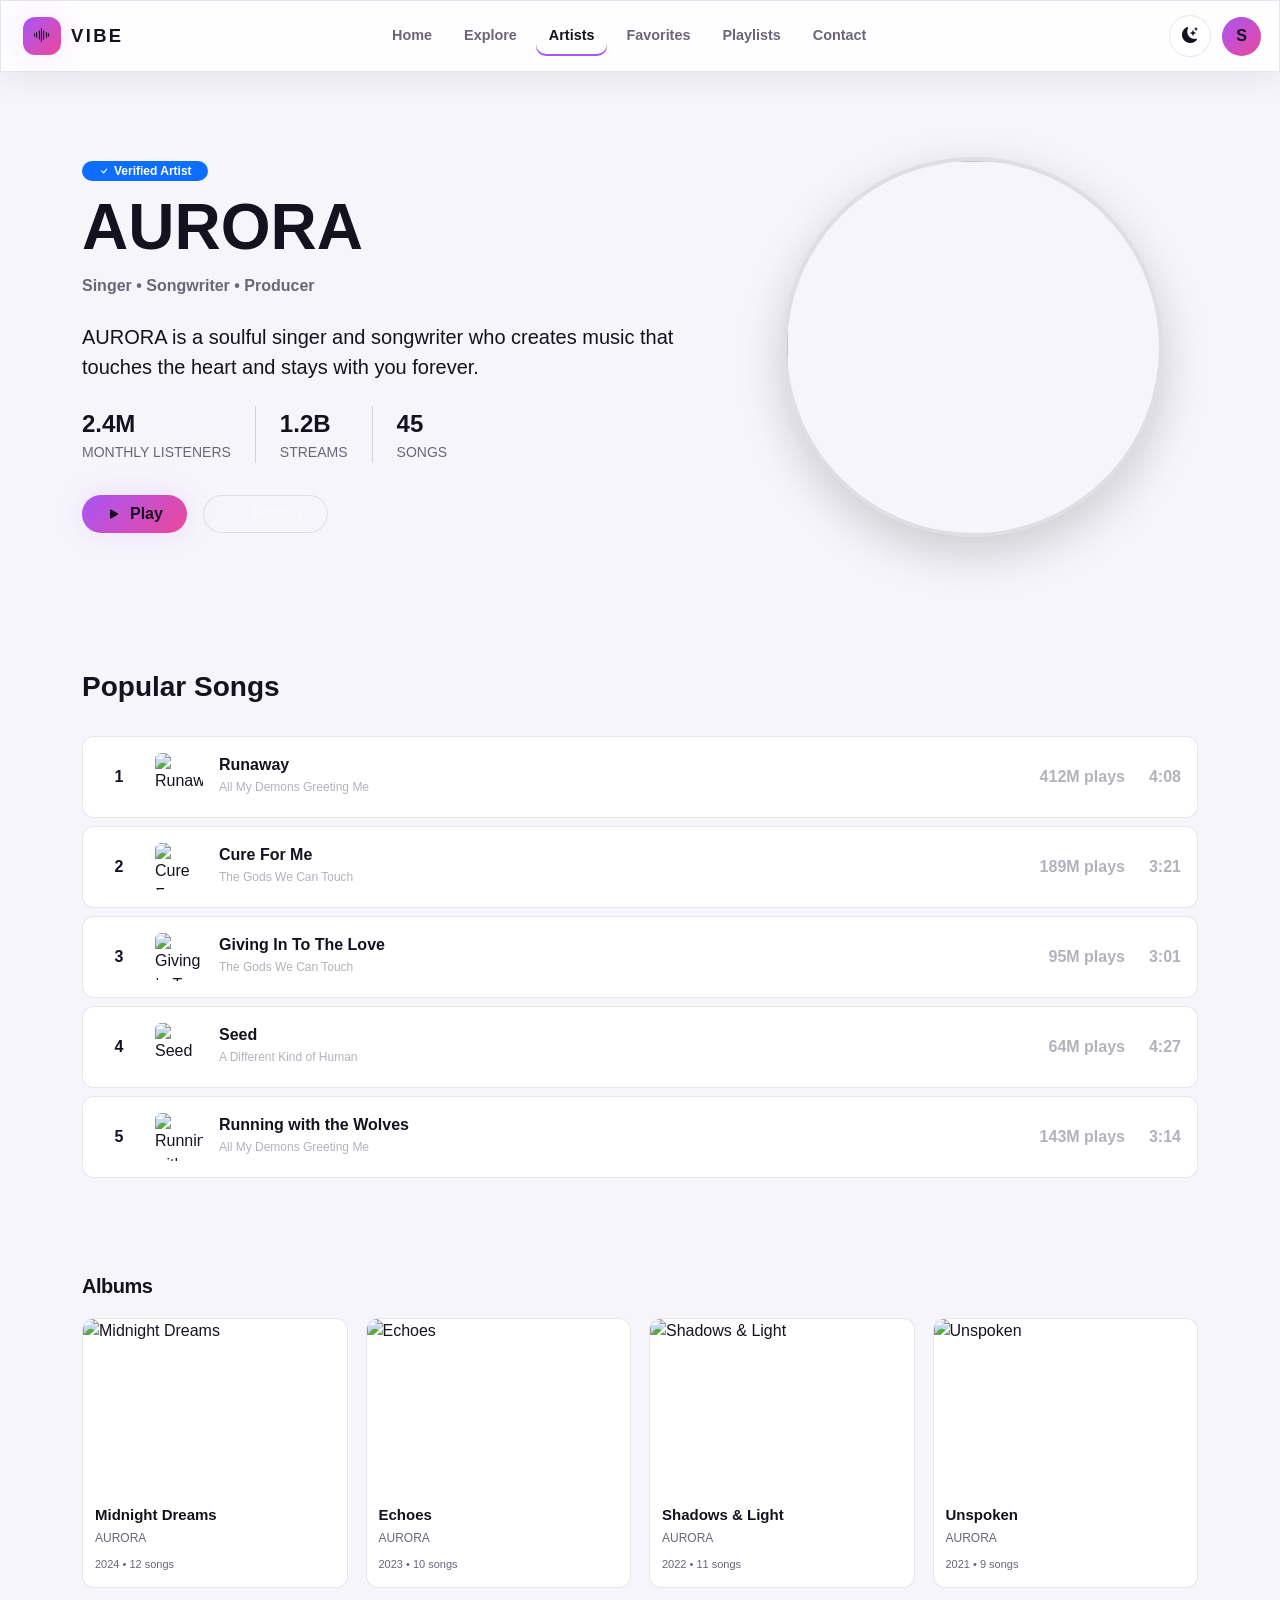
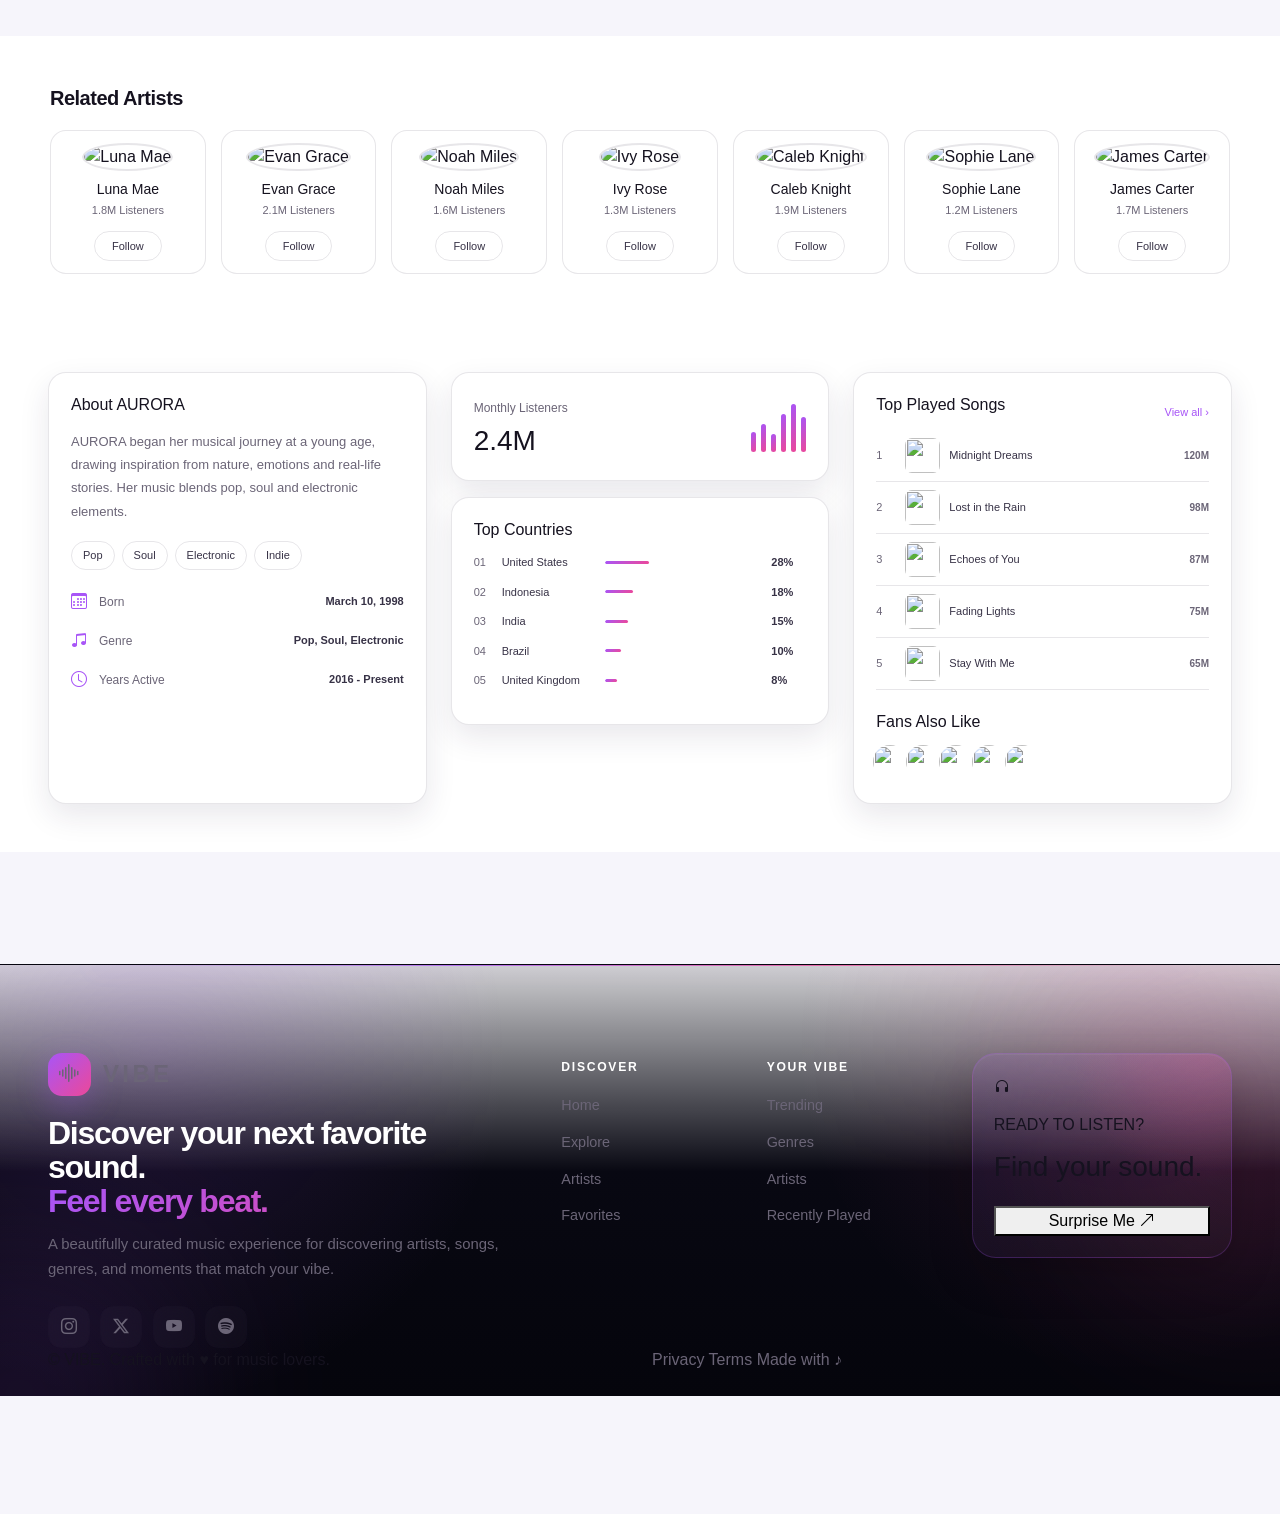
==== commit 74ddd79f: "demo GitHub  link added" ====
--- a/Artist.html
+++ b/Artist.html
@@ -1,21 +1,25 @@
-<!DOCTYPE html>
+<!doctype html>
 <html lang="en">
-
-<head>
-    <meta charset="UTF-8">
-    <meta name="viewport" content="width=device-width, initial-scale=1.0">
+  <head>
+    <meta charset="UTF-8" />
+    <meta name="viewport" content="width=device-width, initial-scale=1.0" />
     <title>Document</title>
-    <link href="https://cdn.jsdelivr.net/npm/bootstrap@5.3.8/dist/css/bootstrap.min.css" rel="stylesheet">
-    <link rel="stylesheet" href="https://cdn.jsdelivr.net/npm/bootstrap-icons@1.13.1/font/bootstrap-icons.min.css">
+    <link
+      href="https://cdn.jsdelivr.net/npm/bootstrap@5.3.8/dist/css/bootstrap.min.css"
+      rel="stylesheet"
+    />
+    <link
+      rel="stylesheet"
+      href="https://cdn.jsdelivr.net/npm/bootstrap-icons@1.13.1/font/bootstrap-icons.min.css"
+    />
     <!-- <link rel="stylesheet" href="CSS/Home.css"> -->
-    <link rel="stylesheet" href="CSS/Artist.css">
+    <link rel="stylesheet" href="CSS/Artist.css" />
 
     <link rel="stylesheet" href="CSS/colors.css" />
   </head>
 
-<body>
-
-        <!-- NAVBAR -->
+  <body>
+    <!-- NAVBAR -->
     <header class="site-header container-fluid">
       <nav class="navbar navbar-expand-lg vibe-navbar w-100">
         <a class="brand" href="index.html" aria-label="VIBE home">
@@ -39,11 +43,12 @@
           class="nav-links collapse navbar-collapse justify-content-center"
           id="navLinks"
         >
-          <a class="nav-link active" href="index.html">Home</a>
+          <a class="nav-link" href="index.html">Home</a>
           <a class="nav-link" href="explore.html">Explore</a>
           <a class="nav-link" href="Artist.html">Artists</a>
           <a class="nav-link" href="favorite.html">Favorites</a>
           <a class="nav-link" href="playList.html">Playlists</a>
+          <a class="nav-link" href="index.html#contact">Contact</a>
         </div>
 
         <div class="nav-actions ms-lg-2">
@@ -52,7 +57,8 @@
             id="themeToggle"
             type="button"
             aria-label="Toggle theme"
-           data-vibe-theme-toggle="true">
+            data-vibe-theme-toggle="true"
+          >
             <i class="bi bi-sun-fill"></i>
           </button>
           <a
@@ -74,406 +80,397 @@
       </nav>
     </header>
 
-
-
-
     <!-- Hero section part ... -->
-    <section class="artist-hero position-relative d-flex align-items-center py-5">
-        <div class="hero-bg-blur" id="hero-blur-img"></div>
-
-        <div class="container position-relative z-1">
-            <div class="row align-items-center">
-                <div class="col-lg-7 text-white text-center text-lg-start">
-                    <div class="d-flex align-items-center justify-content-center justify-content-lg-start mb-2">
-                        <span class="badge bg-primary d-flex align-items-center gap-1 py-1.5 px-3 rounded-pill text-xs">
-                            <svg width="12" height="12" fill="currentColor" viewBox="0 0 16 16">
-                                <path
-                                    d="M10.97 4.97a.75.75 0 0 1 1.07 1.05l-3.99 4.99a.75.75 0 0 1-1.08.02L4.324 8.384a.75.75 0 1 1 1.06-1.06l2.094 2.093 3.473-4.425z" />
-                            </svg>
-                            Verified Artist
-                        </span>
-
-                        <!-- Light mood butom -->
-
-                        <button id="theme-toggle" class="theme-toggle vibe-theme-button" title="Light Mode" data-vibe-theme-toggle="true">
-                            <i class="bi bi-sun-fill"></i>
-                        </button>
-
-                    </div>
-
-                    <h1 class="display-3 fw-bold mb-2 tracking-tight" id="artist-name">Loading...</h1>
-                    <p class="text-secondary fw-semibold mb-4" id="artist-role">...</p>
-                    <p class="lead mb-4 max-w-2xl opacity-80" id="artist-bio">...</p>
-
-                    <div class="d-flex gap-4 justify-content-center justify-content-lg-start mb-4 pb-2">
-                        <div>
-                            <div class="fs-4 fw-bold" id="artist-listeners">0</div>
-                            <div class="small text-muted text-uppercase tracking-wider">Monthly Listeners</div>
-                        </div>
-                        <div class="border-start border-secondary opacity-25"></div>
-                        <div>
-                            <div class="fs-4 fw-bold" id="artist-streams">0</div>
-                            <div class="small text-muted text-uppercase tracking-wider">Streams</div>
-                        </div>
-                        <div class="border-start border-secondary opacity-25"></div>
-                        <div>
-                            <div class="fs-4 fw-bold" id="artist-songs-count">0</div>
-                            <div class="small text-muted text-uppercase tracking-wider">Songs</div>
-                        </div>
-                    </div>
-
-                    <div class="d-flex flex-wrap gap-3 justify-content-center justify-content-lg-start">
-                        <button
-                            class="btn btn-play d-flex align-items-center gap-2 px-4 py-2.5 fw-bold rounded-pill text-white"
-                            id="btn-play">
-                            <svg width="16" height="16" fill="currentColor" viewBox="0 0 16 16">
-                                <path
-                                    d="m11.596 8.697-6.363 3.692c-.54.313-1.233-.066-1.233-.697V4.308c0-.63.692-1.01 1.233-.696l6.363 3.692a.802.802 0 0 1 0 1.393z" />
-                            </svg>
-                            Play
-                        </button>
-                        <button
-                            class="btn btn-outline-light d-flex align-items-center gap-2 px-4 py-2.5 fw-bold rounded-pill"
-                            id="btn-follow">
-                            <svg width="16" height="16" fill="currentColor" viewBox="0 0 16 16">
-                                <path
-                                    d="m8 2.748-.717-.737C5.6.281 2.514.878 1.4 3.053c-.523 1.023-.641 2.5.314 4.385.92 1.815 2.834 3.989 6.286 6.357 3.452-2.368 5.365-4.542 6.286-6.357.955-1.886.838-3.362.314-4.385C13.486.878 10.4.28 8 2.748zM8 15C-7.333 4.868 3.279-3.04 7.824 1.143q.09.083.176.171a3 3 0 0 1 .176-.17C12.72-3.042 23.333 4.867 8 15z" />
-                            </svg>
-                            <span id="follow-text">Follow</span>
-                        </button>
-                    </div>
+    <section
+      class="artist-hero position-relative d-flex align-items-center py-5"
+    >
+      <div class="hero-bg-blur" id="hero-blur-img"></div>
+
+      <div class="container position-relative z-1">
+        <div class="row align-items-center">
+          <div class="col-lg-7 text-white text-center text-lg-start">
+            <div
+              class="d-flex align-items-center justify-content-center justify-content-lg-start mb-2"
+            >
+              <span
+                class="badge bg-primary d-flex align-items-center gap-1 py-1.5 px-3 rounded-pill text-xs"
+              >
+                <svg
+                  width="12"
+                  height="12"
+                  fill="currentColor"
+                  viewBox="0 0 16 16"
+                >
+                  <path
+                    d="M10.97 4.97a.75.75 0 0 1 1.07 1.05l-3.99 4.99a.75.75 0 0 1-1.08.02L4.324 8.384a.75.75 0 1 1 1.06-1.06l2.094 2.093 3.473-4.425z"
+                  />
+                </svg>
+                Verified Artist
+              </span>
+
+              <!-- Light mood butom -->
+            </div>
+
+            <h1 class="display-3 fw-bold mb-2 tracking-tight" id="artist-name">
+              Loading...
+            </h1>
+            <p class="text-secondary fw-semibold mb-4" id="artist-role">...</p>
+            <p class="lead mb-4 max-w-2xl opacity-80" id="artist-bio">...</p>
+
+            <div
+              class="d-flex gap-4 justify-content-center justify-content-lg-start mb-4 pb-2"
+            >
+              <div>
+                <div class="fs-4 fw-bold" id="artist-listeners">0</div>
+                <div class="small text-muted text-uppercase tracking-wider">
+                  Monthly Listeners
                 </div>
-
-                <div class="col-lg-5 d-none d-lg-block text-center position-relative">
-                    <div class="hero-avatar-wrapper mx-auto">
-                        <img src="" alt="" class="img-fluid rounded-circle shadow-lg object-fit-cover"
-                            id="hero-main-img">
-                    </div>
+              </div>
+              <div class="border-start border-secondary opacity-25"></div>
+              <div>
+                <div class="fs-4 fw-bold" id="artist-streams">0</div>
+                <div class="small text-muted text-uppercase tracking-wider">
+                  Streams
                 </div>
-            </div>
-        </div>
+              </div>
+              <div class="border-start border-secondary opacity-25"></div>
+              <div>
+                <div class="fs-4 fw-bold" id="artist-songs-count">0</div>
+                <div class="small text-muted text-uppercase tracking-wider">
+                  Songs
+                </div>
+              </div>
+            </div>
+
+            <div
+              class="d-flex flex-wrap gap-3 justify-content-center justify-content-lg-start"
+            >
+              <button
+                class="btn btn-play d-flex align-items-center gap-2 px-4 py-2.5 fw-bold rounded-pill text-white"
+                id="btn-play"
+              >
+                <svg
+                  width="16"
+                  height="16"
+                  fill="currentColor"
+                  viewBox="0 0 16 16"
+                >
+                  <path
+                    d="m11.596 8.697-6.363 3.692c-.54.313-1.233-.066-1.233-.697V4.308c0-.63.692-1.01 1.233-.696l6.363 3.692a.802.802 0 0 1 0 1.393z"
+                  />
+                </svg>
+                Play
+              </button>
+              <button
+                class="btn btn-outline-light d-flex align-items-center gap-2 px-4 py-2.5 fw-bold rounded-pill"
+                id="btn-follow"
+              >
+                <svg
+                  width="16"
+                  height="16"
+                  fill="currentColor"
+                  viewBox="0 0 16 16"
+                >
+                  <path
+                    d="m8 2.748-.717-.737C5.6.281 2.514.878 1.4 3.053c-.523 1.023-.641 2.5.314 4.385.92 1.815 2.834 3.989 6.286 6.357 3.452-2.368 5.365-4.542 6.286-6.357.955-1.886.838-3.362.314-4.385C13.486.878 10.4.28 8 2.748zM8 15C-7.333 4.868 3.279-3.04 7.824 1.143q.09.083.176.171a3 3 0 0 1 .176-.17C12.72-3.042 23.333 4.867 8 15z"
+                  />
+                </svg>
+                <span id="follow-text">Follow</span>
+              </button>
+            </div>
+          </div>
+
+          <div class="col-lg-5 d-none d-lg-block text-center position-relative">
+            <div class="hero-avatar-wrapper mx-auto">
+              <img
+                src=""
+                alt=""
+                class="img-fluid rounded-circle shadow-lg object-fit-cover"
+                id="hero-main-img"
+              />
+            </div>
+          </div>
+        </div>
+      </div>
     </section>
 
-
     <!-- POPULAR SONGS SECTION 2 -->
 
-    <section class="popular-songs py-5" style="background-color: var(--vibe-bg); color: var(--vibe-text);">
-        <div class="container">
-
-            <div class="d-flex justify-content-between align-items-center mb-4">
-                <h2 class="fs-3 fw-bold tracking-tight">Popular Songs</h2>
-            </div>
-
-            <div class="songs-list-container d-flex flex-column gap-2" id="popular-songs-list">
-                <div class="text-muted small py-3">Loading songs...</div>
-            </div>
-
-        </div>
+    <section
+      class="popular-songs py-5"
+      style="background-color: var(--vibe-bg); color: var(--vibe-text)"
+    >
+      <div class="container">
+        <div class="d-flex justify-content-between align-items-center mb-4">
+          <h2 class="fs-3 fw-bold tracking-tight">Popular Songs</h2>
+        </div>
+
+        <div
+          class="songs-list-container d-flex flex-column gap-2"
+          id="popular-songs-list"
+        >
+          <div class="text-muted small py-3">Loading songs...</div>
+        </div>
+      </div>
     </section>
 
-
     <!-- part 3 albums section .... -->
 
     <section class="albums-section py-5" id="albums">
-        <div class="container">
-
-            <div class="section-heading">
-                <h2>Albums</h2>
-
-            </div>
-
-            <div class="albums-grid" id="albums-list">
-            </div>
-
-        </div>
+      <div class="container">
+        <div class="section-heading">
+          <h2>Albums</h2>
+        </div>
+
+        <div class="albums-grid" id="albums-list"></div>
+      </div>
     </section>
 
-
     <!-- related songer section 4.... -->
 
-    <section class=" container-fluid related-artists ">
-
-        <div class="section-heading">
-            <h2>Related Artists</h2>
-        </div>
-
-        <div class="artists-list">
-
-            <div class="artist-card">
-                <img src="https://i.pravatar.cc/300?img=47" alt="Luna Mae">
-                <h3>Luna Mae</h3>
-                <p>1.8M Listeners</p>
-                <button>Follow</button>
-            </div>
-
-            <div class="artist-card">
-                <img src="https://i.pravatar.cc/300?img=12" alt="Evan Grace">
-                <h3>Evan Grace</h3>
-                <p>2.1M Listeners</p>
-                <button>Follow</button>
-            </div>
-
-            <div class="artist-card">
-                <img src="https://i.pravatar.cc/300?img=11" alt="Noah Miles">
-                <h3>Noah Miles</h3>
-                <p>1.6M Listeners</p>
-                <button>Follow</button>
-            </div>
-
-            <div class="artist-card">
-                <img src="https://i.pravatar.cc/300?img=44" alt="Ivy Rose">
-                <h3>Ivy Rose</h3>
-                <p>1.3M Listeners</p>
-                <button>Follow</button>
-            </div>
-
-            <div class="artist-card">
-                <img src="https://i.pravatar.cc/300?img=13" alt="Caleb Knight">
-                <h3>Caleb Knight</h3>
-                <p>1.9M Listeners</p>
-                <button>Follow</button>
-            </div>
-
-            <div class="artist-card">
-                <img src="https://i.pravatar.cc/300?img=45" alt="Sophie Lane">
-                <h3>Sophie Lane</h3>
-                <p>1.2M Listeners</p>
-                <button>Follow</button>
-            </div>
-
-            <div class="artist-card">
-                <img src="https://i.pravatar.cc/300?img=56" alt="James Carter">
-                <h3>James Carter</h3>
-                <p>1.7M Listeners</p>
-                <button>Follow</button>
-            </div>
-
-        </div>
-
+    <section class="container-fluid related-artists">
+      <div class="section-heading">
+        <h2>Related Artists</h2>
+      </div>
+
+      <div class="artists-list">
+        <div class="artist-card">
+          <img src="https://i.pravatar.cc/300?img=47" alt="Luna Mae" />
+          <h3>Luna Mae</h3>
+          <p>1.8M Listeners</p>
+          <button>Follow</button>
+        </div>
+
+        <div class="artist-card">
+          <img src="https://i.pravatar.cc/300?img=12" alt="Evan Grace" />
+          <h3>Evan Grace</h3>
+          <p>2.1M Listeners</p>
+          <button>Follow</button>
+        </div>
+
+        <div class="artist-card">
+          <img src="https://i.pravatar.cc/300?img=11" alt="Noah Miles" />
+          <h3>Noah Miles</h3>
+          <p>1.6M Listeners</p>
+          <button>Follow</button>
+        </div>
+
+        <div class="artist-card">
+          <img src="https://i.pravatar.cc/300?img=44" alt="Ivy Rose" />
+          <h3>Ivy Rose</h3>
+          <p>1.3M Listeners</p>
+          <button>Follow</button>
+        </div>
+
+        <div class="artist-card">
+          <img src="https://i.pravatar.cc/300?img=13" alt="Caleb Knight" />
+          <h3>Caleb Knight</h3>
+          <p>1.9M Listeners</p>
+          <button>Follow</button>
+        </div>
+
+        <div class="artist-card">
+          <img src="https://i.pravatar.cc/300?img=45" alt="Sophie Lane" />
+          <h3>Sophie Lane</h3>
+          <p>1.2M Listeners</p>
+          <button>Follow</button>
+        </div>
+
+        <div class="artist-card">
+          <img src="https://i.pravatar.cc/300?img=56" alt="James Carter" />
+          <h3>James Carter</h3>
+          <p>1.7M Listeners</p>
+          <button>Follow</button>
+        </div>
+      </div>
     </section>
 
     <!-- card section 5..... -->
 
-
     <section class="artist-info container-fluid p-5">
-
-        <div class="row g-4">
-
-            <!-- ABOUT -->
-            <div class="col-12 col-lg-4">
-                <div class="info-card about-card">
-
-                    <h3>About AURORA</h3>
-
-                    <p>
-                        AURORA began her musical journey at a young age,
-                        drawing inspiration from nature, emotions and real-life stories.
-                        Her music blends pop, soul and electronic elements.
-                    </p>
-
-                    <div class="genres">
-                        <span>Pop</span>
-                        <span>Soul</span>
-                        <span>Electronic</span>
-                        <span>Indie</span>
-                    </div>
-
-                    <div class="artist-details">
-
-                        <div>
-                            <i class="bi bi-calendar3"></i>
-                            <span>Born</span>
-                            <strong>March 10, 1998</strong>
-                        </div>
-
-                        <div>
-                            <i class="bi bi-music-note-beamed"></i>
-                            <span>Genre</span>
-                            <strong>Pop, Soul, Electronic</strong>
-                        </div>
-
-                        <div>
-                            <i class="bi bi-clock"></i>
-                            <span>Years Active</span>
-                            <strong>2016 - Present</strong>
-                        </div>
-
-                    </div>
-
-                </div>
-            </div>
-
-
-            <div class="col-12 col-lg-4">
-
-                <div class="info-card listeners-card">
-
-                    <div class="card-title">
-                        <div>
-                            <span>Monthly Listeners</span>
-                            <h2 id="listeners">2.4M</h2>
-                        </div>
-
-                        <div class="chart">
-                            <span></span>
-                            <span></span>
-                            <span></span>
-                            <span></span>
-                            <span></span>
-                            <span></span>
-                        </div>
-                    </div>
-
-                </div>
-
-
-                <div class="info-card countries-card">
-
-                    <h3>Top Countries</h3>
-
-                    <div class="country">
-                        <span>01</span>
-                        <p>United States</p>
-                        <div class="progress">
-                            <div style="width: 28%"></div>
-                        </div>
-                        <b>28%</b>
-                    </div>
-
-                    <div class="country">
-                        <span>02</span>
-                        <p>Indonesia</p>
-                        <div class="progress">
-                            <div style="width: 18%"></div>
-                        </div>
-                        <b>18%</b>
-                    </div>
-
-                    <div class="country">
-                        <span>03</span>
-                        <p>India</p>
-                        <div class="progress">
-                            <div style="width: 15%"></div>
-                        </div>
-                        <b>15%</b>
-                    </div>
-
-                    <div class="country">
-                        <span>04</span>
-                        <p>Brazil</p>
-                        <div class="progress">
-                            <div style="width: 10%"></div>
-                        </div>
-                        <b>10%</b>
-                    </div>
-
-                    <div class="country">
-                        <span>05</span>
-                        <p>United Kingdom</p>
-                        <div class="progress">
-                            <div style="width: 8%"></div>
-                        </div>
-                        <b>8%</b>
-                    </div>
-
-                </div>
-
-            </div>
-
-
-            <div class="col-12 col-lg-4">
-
-                <div class="info-card played-card">
-
-                    <div class="card-title">
-                        <h3>Top Played Songs</h3>
-                        <a href="#">View all ›</a>
-                    </div>
-
-                    <div class="song-item">
-
-                        <span>1</span>
-
-                        <img src="https://picsum.photos/50/50?random=21">
-
-                        <p>Midnight Dreams</p>
-
-                        <b>120M</b>
-
-                    </div>
-
-                    <div class="song-item">
-
-                        <span>2</span>
-
-                        <img src="https://picsum.photos/50/50?random=22">
-
-                        <p>Lost in the Rain</p>
-
-                        <b>98M</b>
-
-                    </div>
-
-                    <div class="song-item">
-
-                        <span>3</span>
-
-                        <img src="https://picsum.photos/50/50?random=23">
-
-                        <p>Echoes of You</p>
-
-                        <b>87M</b>
-
-                    </div>
-
-                    <div class="song-item">
-
-                        <span>4</span>
-
-                        <img src="https://picsum.photos/50/50?random=24">
-
-                        <p>Fading Lights</p>
-
-                        <b>75M</b>
-
-                    </div>
-
-                    <div class="song-item">
-
-                        <span>5</span>
-
-                        <img src="https://picsum.photos/50/50?random=25">
-
-                        <p>Stay With Me</p>
-
-                        <b>65M</b>
-
-                    </div>
-
-
-                    <!-- FANS -->
-                    <h3 class="fans-title">Fans Also Like</h3>
-
-                    <div class="fans">
-
-                        <img src="https://i.pravatar.cc/100?img=47">
-                        <img src="https://i.pravatar.cc/100?img=12">
-                        <img src="https://i.pravatar.cc/100?img=44">
-                        <img src="https://i.pravatar.cc/100?img=13">
-                        <img src="https://i.pravatar.cc/100?img=45">
-
-                    </div>
-
-                </div>
-
-            </div>
-
-        </div>
-
+      <div class="row g-4">
+        <!-- ABOUT -->
+        <div class="col-12 col-lg-4">
+          <div class="info-card about-card">
+            <h3>About AURORA</h3>
+
+            <p>
+              AURORA began her musical journey at a young age, drawing
+              inspiration from nature, emotions and real-life stories. Her music
+              blends pop, soul and electronic elements.
+            </p>
+
+            <div class="genres">
+              <span>Pop</span>
+              <span>Soul</span>
+              <span>Electronic</span>
+              <span>Indie</span>
+            </div>
+
+            <div class="artist-details">
+              <div>
+                <i class="bi bi-calendar3"></i>
+                <span>Born</span>
+                <strong>March 10, 1998</strong>
+              </div>
+
+              <div>
+                <i class="bi bi-music-note-beamed"></i>
+                <span>Genre</span>
+                <strong>Pop, Soul, Electronic</strong>
+              </div>
+
+              <div>
+                <i class="bi bi-clock"></i>
+                <span>Years Active</span>
+                <strong>2016 - Present</strong>
+              </div>
+            </div>
+          </div>
+        </div>
+
+        <div class="col-12 col-lg-4">
+          <div class="info-card listeners-card">
+            <div class="card-title">
+              <div>
+                <span>Monthly Listeners</span>
+                <h2 id="listeners">2.4M</h2>
+              </div>
+
+              <div class="chart">
+                <span></span>
+                <span></span>
+                <span></span>
+                <span></span>
+                <span></span>
+                <span></span>
+              </div>
+            </div>
+          </div>
+
+          <div class="info-card countries-card">
+            <h3>Top Countries</h3>
+
+            <div class="country">
+              <span>01</span>
+              <p>United States</p>
+              <div class="progress">
+                <div style="width: 28%"></div>
+              </div>
+              <b>28%</b>
+            </div>
+
+            <div class="country">
+              <span>02</span>
+              <p>Indonesia</p>
+              <div class="progress">
+                <div style="width: 18%"></div>
+              </div>
+              <b>18%</b>
+            </div>
+
+            <div class="country">
+              <span>03</span>
+              <p>India</p>
+              <div class="progress">
+                <div style="width: 15%"></div>
+              </div>
+              <b>15%</b>
+            </div>
+
+            <div class="country">
+              <span>04</span>
+              <p>Brazil</p>
+              <div class="progress">
+                <div style="width: 10%"></div>
+              </div>
+              <b>10%</b>
+            </div>
+
+            <div class="country">
+              <span>05</span>
+              <p>United Kingdom</p>
+              <div class="progress">
+                <div style="width: 8%"></div>
+              </div>
+              <b>8%</b>
+            </div>
+          </div>
+        </div>
+
+        <div class="col-12 col-lg-4">
+          <div class="info-card played-card">
+            <div class="card-title">
+              <h3>Top Played Songs</h3>
+              <a href="#">View all ›</a>
+            </div>
+
+            <div class="song-item">
+              <span>1</span>
+
+              <img src="https://picsum.photos/50/50?random=21" />
+
+              <p>Midnight Dreams</p>
+
+              <b>120M</b>
+            </div>
+
+            <div class="song-item">
+              <span>2</span>
+
+              <img src="https://picsum.photos/50/50?random=22" />
+
+              <p>Lost in the Rain</p>
+
+              <b>98M</b>
+            </div>
+
+            <div class="song-item">
+              <span>3</span>
+
+              <img src="https://picsum.photos/50/50?random=23" />
+
+              <p>Echoes of You</p>
+
+              <b>87M</b>
+            </div>
+
+            <div class="song-item">
+              <span>4</span>
+
+              <img src="https://picsum.photos/50/50?random=24" />
+
+              <p>Fading Lights</p>
+
+              <b>75M</b>
+            </div>
+
+            <div class="song-item">
+              <span>5</span>
+
+              <img src="https://picsum.photos/50/50?random=25" />
+
+              <p>Stay With Me</p>
+
+              <b>65M</b>
+            </div>
+
+            <!-- FANS -->
+            <h3 class="fans-title">Fans Also Like</h3>
+
+            <div class="fans">
+              <img src="https://i.pravatar.cc/100?img=47" />
+              <img src="https://i.pravatar.cc/100?img=12" />
+              <img src="https://i.pravatar.cc/100?img=44" />
+              <img src="https://i.pravatar.cc/100?img=13" />
+              <img src="https://i.pravatar.cc/100?img=45" />
+            </div>
+          </div>
+        </div>
+      </div>
     </section>
 
-
-        <!-- VIBE Premium Footer -->
+    <!-- VIBE Premium Footer -->
     <footer class="vibe-footer">
       <div class="footer-glow footer-glow-one"></div>
       <div class="footer-glow footer-glow-two"></div>
@@ -572,11 +569,9 @@
       </div>
     </footer>
 
-
     <script src="JS/Artist.js"></script>
     <script src="https://cdn.jsdelivr.net/npm/bootstrap@5.3.8/dist/js/bootstrap.bundle.min.js"></script>
 
-  <script src="JS/theme.js"></script>
-</body>
-
-</html>+    <script src="JS/theme.js"></script>
+  </body>
+</html>
--- a/CSS/Home.css
+++ b/CSS/Home.css
@@ -114,17 +114,14 @@
   position: sticky;
   top: 0;
   z-index: 100;
-  padding: 14px 28px 0;
   background: linear-gradient(to bottom, var(--vibe-bg) 45%, transparent);
+  padding: 0 !important;
 }
 
 .vibe-navbar {
-  max-width: 1240px;
-  margin: auto;
   min-height: 72px;
   padding: 12px 18px 12px 22px;
   border: 1px solid var(--vibe-border);
-  border-radius: 22px;
   background: rgba(17, 17, 31, 0.72);
   backdrop-filter: blur(22px);
   box-shadow: var(--vibe-shadow);
@@ -1490,11 +1487,6 @@
 }
 
 @media (max-width: 991.98px) {
-  .site-header {
-    padding-left: 1rem;
-    padding-right: 1rem;
-  }
-
   .hero-content {
     text-align: center;
     margin-inline: auto;
@@ -1562,10 +1554,6 @@
 }
 
 @media (max-width: 575.98px) {
-  .site-header {
-    padding: 0.7rem 0.75rem;
-  }
-
   .nav-actions {
     gap: 0.35rem;
   }
@@ -1610,6 +1598,288 @@
   .genre-card * {
     animation-duration: 0.01ms !important;
     transition-duration: 0.01ms !important;
+  }
+}
+
+/* Contact page */
+
+/*    VIBE — Contact Section
+  */
+
+.contact-section {
+  position: relative;
+  padding: 110px 20px 120px;
+  overflow: hidden;
+}
+
+.contact-container {
+  width: min(900px, 100%);
+  margin: 0 auto;
+}
+
+/* Header */
+
+.contact-header {
+  text-align: center;
+  margin-bottom: 50px;
+}
+
+.contact-label {
+  display: inline-block;
+  margin-bottom: 14px;
+
+  font-size: 0.75rem;
+  font-weight: 700;
+  letter-spacing: 0.2em;
+
+  color: var(--vibe-primary);
+}
+
+.contact-header h2 {
+  margin: 0;
+
+  font-family: Poppins, sans-serif;
+  font-size: clamp(2.2rem, 5vw, 4rem);
+  font-weight: 800;
+  line-height: 1.1;
+
+  color: var(--vibe-text);
+}
+
+.contact-header h2 span {
+  background: var(--vibe-gradient);
+  -webkit-background-clip: text;
+  -webkit-text-fill-color: transparent;
+  background-clip: text;
+}
+
+.contact-header p {
+  max-width: 560px;
+  margin: 18px auto 0;
+
+  color: var(--vibe-muted);
+  font-size: 0.98rem;
+  line-height: 1.7;
+}
+
+/* Form */
+
+.contact-form {
+  padding: 36px;
+
+  border: 1px solid var(--vibe-border);
+  border-radius: 22px;
+
+  background: rgba(17, 17, 31, 0.72);
+  backdrop-filter: blur(22px);
+
+  box-shadow: var(--vibe-shadow);
+}
+
+/* Form group */
+
+.form-group {
+  margin-bottom: 24px;
+}
+
+.form-group label {
+  display: block;
+  margin-bottom: 9px;
+
+  color: var(--vibe-text);
+  font-size: 0.88rem;
+  font-weight: 600;
+}
+
+/* Inputs */
+
+.form-group input,
+.form-group textarea {
+  width: 100%;
+
+  padding: 13px 15px;
+
+  border: 1px solid var(--vibe-border);
+  border-radius: 12px;
+
+  outline: none;
+
+  background: rgba(255, 255, 255, 0.035);
+  color: var(--vibe-text);
+
+  font-family: inherit;
+  font-size: 0.9rem;
+
+  transition: 0.2s ease;
+
+  box-sizing: border-box;
+}
+
+.form-group textarea {
+  resize: vertical;
+  min-height: 140px;
+}
+
+.form-group input::placeholder,
+.form-group textarea::placeholder {
+  color: var(--vibe-muted);
+  opacity: 0.65;
+}
+
+/* Focus */
+
+.form-group input:focus,
+.form-group textarea:focus {
+  border-color: var(--vibe-primary);
+
+  box-shadow: 0 0 0 3px rgba(139, 92, 246, 0.12);
+}
+
+/* Invalid */
+
+.form-group input.invalid,
+.form-group textarea.invalid {
+  border-color: #ef4444;
+}
+
+.form-group input.valid,
+.form-group textarea.valid {
+  border-color: #22c55e;
+}
+
+/* Error */
+
+.error-message {
+  display: block;
+
+  min-height: 18px;
+  margin-top: 6px;
+
+  color: #ef4444;
+
+  font-size: 0.76rem;
+}
+
+/* Checkbox */
+
+.form-checkbox {
+  display: flex;
+  align-items: center;
+  gap: 9px;
+
+  margin-top: 4px;
+}
+
+.form-checkbox input {
+  width: 16px;
+  height: 16px;
+
+  accent-color: var(--vibe-primary);
+
+  cursor: pointer;
+}
+
+.form-checkbox label {
+  color: var(--vibe-muted);
+  font-size: 0.82rem;
+
+  cursor: pointer;
+}
+
+/* Submit button */
+
+.contact-submit {
+  display: flex;
+  align-items: center;
+  justify-content: center;
+  gap: 10px;
+
+  width: 100%;
+
+  margin-top: 18px;
+  padding: 14px 20px;
+
+  border: none;
+  border-radius: 12px;
+
+  background: var(--vibe-gradient);
+  color: white;
+
+  font-family: inherit;
+  font-size: 0.9rem;
+  font-weight: 700;
+
+  cursor: pointer;
+
+  transition: 0.2s ease;
+}
+
+.contact-submit:hover {
+  transform: translateY(-2px);
+  box-shadow: var(--vibe-glow-primary);
+}
+
+.contact-submit:active {
+  transform: translateY(0);
+}
+
+.contact-submit:disabled {
+  opacity: 0.6;
+  cursor: not-allowed;
+  transform: none;
+}
+
+/* Success */
+
+.success-message {
+  display: none;
+
+  align-items: center;
+  justify-content: center;
+  gap: 9px;
+
+  margin-top: 20px;
+  padding: 13px 16px;
+
+  border: 1px solid rgba(34, 197, 94, 0.3);
+  border-radius: 12px;
+
+  background: rgba(34, 197, 94, 0.08);
+
+  color: #22c55e;
+
+  font-size: 0.85rem;
+}
+
+.success-message.show {
+  display: flex;
+}
+
+/* Light mode */
+
+body[data-theme="light"] .contact-form {
+  background: rgba(255, 255, 255, 0.78);
+}
+
+/*    Mobile
+  */
+
+@media (max-width: 768px) {
+  .contact-section {
+    padding: 80px 16px 90px;
+  }
+
+  .contact-header {
+    margin-bottom: 35px;
+  }
+
+  .contact-header h2 {
+    font-size: 2.4rem;
+  }
+
+  .contact-form {
+    padding: 24px 20px;
+    border-radius: 18px;
   }
 }
 
@@ -1979,3 +2249,46 @@
     min-height: 185px;
   }
 }
+
+/* contact */
+
+.error-message {
+  display: block;
+  min-height: 18px;
+  margin-top: 6px;
+  color: #ef4444;
+  font-size: 0.76rem;
+}
+
+.form-group input.invalid,
+.form-group textarea.invalid {
+  border-color: #ef4444;
+}
+
+.form-group input.valid,
+.form-group textarea.valid {
+  border-color: #22c55e;
+}
+
+.success-message {
+  display: none;
+  align-items: center;
+  justify-content: center;
+  gap: 8px;
+  margin-top: 20px;
+  padding: 13px;
+  border-radius: 12px;
+  background: rgba(34, 197, 94, 0.08);
+  border: 1px solid rgba(34, 197, 94, 0.3);
+  color: #22c55e;
+  font-size: 0.85rem;
+}
+
+.success-message.show {
+  display: flex;
+}
+
+.contact-submit:disabled {
+  opacity: 0.6;
+  cursor: not-allowed;
+}
--- a/CSS/Artist.css
+++ b/CSS/Artist.css
@@ -132,20 +132,19 @@
     position: sticky;
     top: 0;
     z-index: 100;
-    padding: 14px 28px 0;
+    padding: 0;
     background: linear-gradient(to bottom, var(--vibe-bg) 45%, transparent);
 }
 
 .vibe-navbar {
-    max-width: 1240px;
-    margin: auto;
+
     min-height: 72px;
     padding: 12px 18px 12px 22px;
     border: 1px solid var(--vibe-border);
-    border-radius: 22px;
     background: rgba(17, 17, 31, 0.72);
     backdrop-filter: blur(22px);
     box-shadow: var(--vibe-shadow);
+    
 }
 
 body[data-theme="light"] .vibe-navbar {
